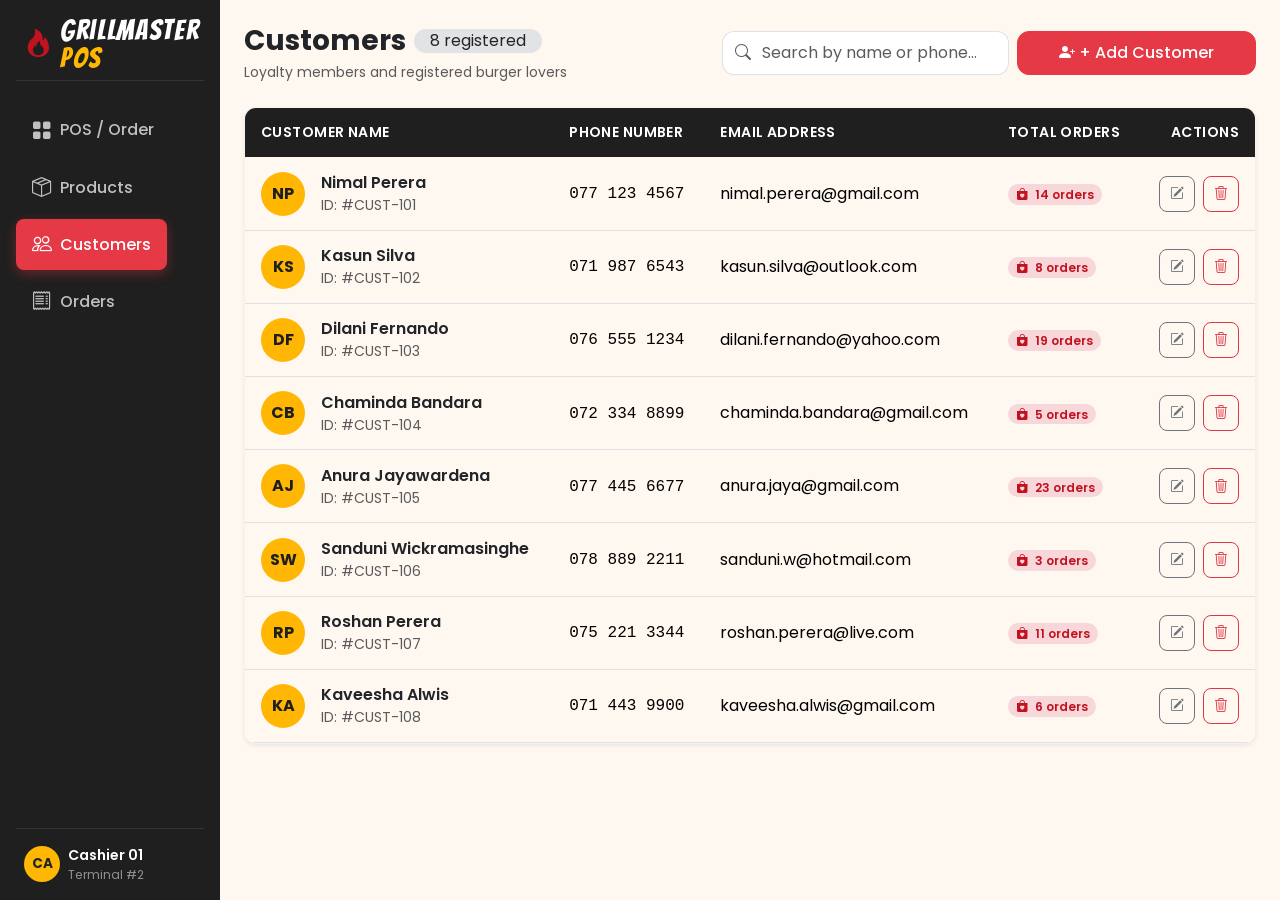
==== customers.html @ 5b2bff9b "Add product inventory page with responsive design and modals for adding and deleting products" ====
<!DOCTYPE html>
<html lang="en">
<head>
  <meta charset="UTF-8">
  <meta name="viewport" content="width=device-width, initial-scale=1.0">
  <title>GrillMaster POS - Customers</title>

  <!-- Google Fonts: Poppins & Bangers -->
  <link rel="preconnect" href="https://fonts.googleapis.com">
  <link rel="preconnect" href="https://fonts.gstatic.com" crossorigin>
  <link href="https://fonts.googleapis.com/css2?family=Bangers&family=Poppins:wght@300;400;500;600;700&display=swap" rel="stylesheet">

  <!-- Bootstrap 5.3 CSS -->
  <link href="https://cdn.jsdelivr.net/npm/bootstrap@5.3.3/dist/css/bootstrap.min.css" rel="stylesheet">

  <!-- Bootstrap Icons -->
  <link rel="stylesheet" href="https://cdn.jsdelivr.net/npm/bootstrap-icons@1.11.3/font/bootstrap-icons.min.css">

  <!-- Custom Theme CSS -->
  <link rel="stylesheet" href="css/style.css">
</head>
<body class="d-flex flex-column min-vh-100">

  <!-- =========================================================================
       1. SHARED NAVIGATION
       ========================================================================= -->

  <!-- Desktop Sidebar (lg and up) -->
  <aside class="gm-sidebar-lg d-none d-lg-flex flex-column p-3 text-white" aria-label="Desktop Navigation">
    <div class="d-flex align-items-center mb-4 pb-2 border-bottom border-secondary border-opacity-25 px-2">
      <i class="bi bi-fire text-danger fs-3 me-2"></i>
      <span class="brand-font fs-3 text-white lh-1">GrillMaster<span class="text-warning"> POS</span></span>
    </div>

    <ul class="nav flex-column mb-auto">
      <li class="nav-item">
        <a href="index.html" class="nav-link">
          <i class="bi bi-grid-fill me-2 fs-5"></i>
          <span>POS / Order</span>
        </a>
      </li>
      <li class="nav-item">
        <a href="products.html" class="nav-link">
          <i class="bi bi-box-seam me-2 fs-5"></i>
          <span>Products</span>
        </a>
      </li>
      <li class="nav-item">
        <a href="customers.html" class="nav-link active" aria-current="page">
          <i class="bi bi-people me-2 fs-5"></i>
          <span>Customers</span>
        </a>
      </li>
      <li class="nav-item">
        <a href="orders.html" class="nav-link">
          <i class="bi bi-receipt me-2 fs-5"></i>
          <span>Orders</span>
        </a>
      </li>
    </ul>

    <div class="mt-auto pt-3 border-top border-secondary border-opacity-25 px-2 d-flex align-items-center">
      <div class="rounded-circle bg-warning text-dark d-flex align-items-center justify-content-center fw-bold me-2" style="width: 36px; height: 36px; font-size: 0.85rem;">
        CA
      </div>
      <div class="small overflow-hidden">
        <div class="fw-semibold text-white text-truncate">Cashier 01</div>
        <div class="text-white-50 small">Terminal #2</div>
      </div>
    </div>
  </aside>

  <!-- Tablet Rail Sidebar (md only) -->
  <aside class="gm-sidebar-md d-none d-md-flex d-lg-none flex-column align-items-center py-3 text-white" aria-label="Tablet Navigation">
    <div class="mb-4">
      <a href="index.html" class="text-decoration-none text-white" aria-label="GrillMaster POS Home">
        <i class="bi bi-fire text-danger fs-2"></i>
      </a>
    </div>

    <ul class="nav flex-column w-100 px-2 text-center">
      <li class="nav-item mb-2">
        <a href="index.html" class="nav-link" title="POS / Order" aria-label="POS / Order">
          <i class="bi bi-grid-fill"></i>
        </a>
      </li>
      <li class="nav-item mb-2">
        <a href="products.html" class="nav-link" title="Products" aria-label="Products">
          <i class="bi bi-box-seam"></i>
        </a>
      </li>
      <li class="nav-item mb-2">
        <a href="customers.html" class="nav-link active" title="Customers" aria-label="Customers" aria-current="page">
          <i class="bi bi-people"></i>
        </a>
      </li>
      <li class="nav-item mb-2">
        <a href="orders.html" class="nav-link" title="Orders" aria-label="Orders">
          <i class="bi bi-receipt"></i>
        </a>
      </li>
    </ul>

    <div class="mt-auto">
      <div class="rounded-circle bg-warning text-dark d-flex align-items-center justify-content-center fw-bold" style="width: 38px; height: 38px; font-size: 0.85rem;" title="Cashier 01">
        CA
      </div>
    </div>
  </aside>

  <!-- Mobile Sticky Top Navbar (below md) -->
  <nav class="gm-mobile-topbar navbar sticky-top d-md-none px-3" aria-label="Mobile Top Bar">
    <div class="container-fluid p-0 d-flex justify-content-between align-items-center">
      <a class="navbar-brand d-flex align-items-center text-white m-0" href="index.html">
        <i class="bi bi-fire text-danger fs-3 me-2"></i>
        <span class="brand-font fs-3 text-white">GrillMaster<span class="text-warning"> POS</span></span>
      </a>

      <!-- Quick Add Customer Trigger for Mobile -->
      <button class="btn btn-primary btn-sm" type="button" data-bs-toggle="modal" data-bs-target="#addCustomerModal" aria-label="Add New Customer">
        <i class="bi bi-person-plus-fill me-1"></i> Add
      </button>
    </div>
  </nav>

  <!-- Mobile Fixed Bottom Nav (< md) -->
  <nav class="gm-bottom-nav fixed-bottom d-md-none" aria-label="Mobile Bottom Navigation">
    <div class="container-fluid h-100 px-0">
      <div class="row g-0 h-100 text-center align-items-center">
        <div class="col-3">
          <a href="index.html" class="nav-link">
            <i class="bi bi-grid-fill"></i>
            <span>POS</span>
          </a>
        </div>
        <div class="col-3">
          <a href="products.html" class="nav-link">
            <i class="bi bi-box-seam"></i>
            <span>Products</span>
          </a>
        </div>
        <div class="col-3">
          <a href="customers.html" class="nav-link active" aria-current="page">
            <i class="bi bi-people"></i>
            <span>Customers</span>
          </a>
        </div>
        <div class="col-3">
          <a href="orders.html" class="nav-link">
            <i class="bi bi-receipt"></i>
            <span>Orders</span>
          </a>
        </div>
      </div>
    </div>
  </nav>

  <!-- =========================================================================
       2. MAIN CONTENT AREA
       ========================================================================= -->
  <div class="gm-main-layout d-flex flex-column flex-grow-1">
    <main class="flex-grow-1 p-3 p-md-4">
      <div class="container-fluid p-0">

        <!-- Page Header & Action Controls -->
        <header class="row align-items-center justify-content-between g-3 mb-4">
          <div class="col-12 col-md-5">
            <h1 class="h3 fw-bold mb-0 text-dark d-flex align-items-center">
              Customers
              <span class="badge bg-secondary-subtle text-dark fs-6 ms-2 rounded-pill px-3 py-1 fw-normal">8 registered</span>
            </h1>
            <p class="text-muted small mb-0 mt-1">Loyalty members and registered burger lovers</p>
          </div>

          <div class="col-12 col-md-7">
            <div class="row g-2 justify-content-md-end">
              <!-- Search Input -->
              <div class="col-8 col-sm-7 col-lg-6">
                <div class="input-group">
                  <span class="input-group-text bg-white border-end-0 text-muted" id="customer-search-addon">
                    <i class="bi bi-search"></i>
                  </span>
                  <input type="text" class="form-control bg-white border-start-0 ps-0" placeholder="Search by name or phone..." aria-label="Search by name or phone" aria-describedby="customer-search-addon">
                </div>
              </div>

              <!-- Add Customer Button (Opens Modal) -->
              <div class="col-4 col-sm-5 col-lg-5 text-end">
                <button type="button" class="btn btn-primary w-100" data-bs-toggle="modal" data-bs-target="#addCustomerModal">
                  <i class="bi bi-person-plus-fill me-1"></i>
                  <span class="d-none d-sm-inline">+ Add Customer</span>
                  <span class="d-inline d-sm-none">+ Add</span>
                </button>
              </div>
            </div>
          </div>
        </header>

        <!-- ===================================================================
             TABLE VIEW (Visible on md and up: d-none d-md-block)
             =================================================================== -->
        <div class="card d-none d-md-block overflow-hidden shadow-sm">
          <div class="table-responsive">
            <table class="table table-hover align-middle mb-0">
              <thead>
                <tr>
                  <th scope="col">Customer Name</th>
                  <th scope="col">Phone Number</th>
                  <th scope="col">Email Address</th>
                  <th scope="col">Total Orders</th>
                  <th scope="col" class="text-end">Actions</th>
                </tr>
              </thead>
              <tbody>

                <!-- Customer 1 -->
                <tr>
                  <td>
                    <div class="d-flex align-items-center">
                      <div class="gm-avatar me-3">NP</div>
                      <div>
                        <div class="fw-semibold text-dark">Nimal Perera</div>
                        <div class="small text-muted">ID: #CUST-101</div>
                      </div>
                    </div>
                  </td>
                  <td><span class="font-monospace">077 123 4567</span></td>
                  <td>nimal.perera@gmail.com</td>
                  <td>
                    <span class="badge bg-danger-subtle text-danger fw-semibold px-2 py-1">
                      <i class="bi bi-bag-heart-fill me-1"></i> 14 orders
                    </span>
                  </td>
                  <td class="text-end">
                    <button type="button" class="btn btn-outline-secondary btn-sm me-1" data-bs-toggle="modal" data-bs-target="#addCustomerModal" title="Edit customer" aria-label="Edit Nimal Perera">
                      <i class="bi bi-pencil-square"></i>
                    </button>
                    <button type="button" class="btn btn-outline-danger btn-sm" data-bs-toggle="modal" data-bs-target="#deleteCustomerModal" title="Delete customer" aria-label="Delete Nimal Perera">
                      <i class="bi bi-trash3"></i>
                    </button>
                  </td>
                </tr>

                <!-- Customer 2 -->
                <tr>
                  <td>
                    <div class="d-flex align-items-center">
                      <div class="gm-avatar me-3">KS</div>
                      <div>
                        <div class="fw-semibold text-dark">Kasun Silva</div>
                        <div class="small text-muted">ID: #CUST-102</div>
                      </div>
                    </div>
                  </td>
                  <td><span class="font-monospace">071 987 6543</span></td>
                  <td>kasun.silva@outlook.com</td>
                  <td>
                    <span class="badge bg-danger-subtle text-danger fw-semibold px-2 py-1">
                      <i class="bi bi-bag-heart-fill me-1"></i> 8 orders
                    </span>
                  </td>
                  <td class="text-end">
                    <button type="button" class="btn btn-outline-secondary btn-sm me-1" data-bs-toggle="modal" data-bs-target="#addCustomerModal" title="Edit customer" aria-label="Edit Kasun Silva">
                      <i class="bi bi-pencil-square"></i>
                    </button>
                    <button type="button" class="btn btn-outline-danger btn-sm" data-bs-toggle="modal" data-bs-target="#deleteCustomerModal" title="Delete customer" aria-label="Delete Kasun Silva">
                      <i class="bi bi-trash3"></i>
                    </button>
                  </td>
                </tr>

                <!-- Customer 3 -->
                <tr>
                  <td>
                    <div class="d-flex align-items-center">
                      <div class="gm-avatar me-3">DF</div>
                      <div>
                        <div class="fw-semibold text-dark">Dilani Fernando</div>
                        <div class="small text-muted">ID: #CUST-103</div>
                      </div>
                    </div>
                  </td>
                  <td><span class="font-monospace">076 555 1234</span></td>
                  <td>dilani.fernando@yahoo.com</td>
                  <td>
                    <span class="badge bg-danger-subtle text-danger fw-semibold px-2 py-1">
                      <i class="bi bi-bag-heart-fill me-1"></i> 19 orders
                    </span>
                  </td>
                  <td class="text-end">
                    <button type="button" class="btn btn-outline-secondary btn-sm me-1" data-bs-toggle="modal" data-bs-target="#addCustomerModal" title="Edit customer" aria-label="Edit Dilani Fernando">
                      <i class="bi bi-pencil-square"></i>
                    </button>
                    <button type="button" class="btn btn-outline-danger btn-sm" data-bs-toggle="modal" data-bs-target="#deleteCustomerModal" title="Delete customer" aria-label="Delete Dilani Fernando">
                      <i class="bi bi-trash3"></i>
                    </button>
                  </td>
                </tr>

                <!-- Customer 4 -->
                <tr>
                  <td>
                    <div class="d-flex align-items-center">
                      <div class="gm-avatar me-3">CB</div>
                      <div>
                        <div class="fw-semibold text-dark">Chaminda Bandara</div>
                        <div class="small text-muted">ID: #CUST-104</div>
                      </div>
                    </div>
                  </td>
                  <td><span class="font-monospace">072 334 8899</span></td>
                  <td>chaminda.bandara@gmail.com</td>
                  <td>
                    <span class="badge bg-danger-subtle text-danger fw-semibold px-2 py-1">
                      <i class="bi bi-bag-heart-fill me-1"></i> 5 orders
                    </span>
                  </td>
                  <td class="text-end">
                    <button type="button" class="btn btn-outline-secondary btn-sm me-1" data-bs-toggle="modal" data-bs-target="#addCustomerModal" title="Edit customer" aria-label="Edit Chaminda Bandara">
                      <i class="bi bi-pencil-square"></i>
                    </button>
                    <button type="button" class="btn btn-outline-danger btn-sm" data-bs-toggle="modal" data-bs-target="#deleteCustomerModal" title="Delete customer" aria-label="Delete Chaminda Bandara">
                      <i class="bi bi-trash3"></i>
                    </button>
                  </td>
                </tr>

                <!-- Customer 5 -->
                <tr>
                  <td>
                    <div class="d-flex align-items-center">
                      <div class="gm-avatar me-3">AJ</div>
                      <div>
                        <div class="fw-semibold text-dark">Anura Jayawardena</div>
                        <div class="small text-muted">ID: #CUST-105</div>
                      </div>
                    </div>
                  </td>
                  <td><span class="font-monospace">077 445 6677</span></td>
                  <td>anura.jaya@gmail.com</td>
                  <td>
                    <span class="badge bg-danger-subtle text-danger fw-semibold px-2 py-1">
                      <i class="bi bi-bag-heart-fill me-1"></i> 23 orders
                    </span>
                  </td>
                  <td class="text-end">
                    <button type="button" class="btn btn-outline-secondary btn-sm me-1" data-bs-toggle="modal" data-bs-target="#addCustomerModal" title="Edit customer" aria-label="Edit Anura Jayawardena">
                      <i class="bi bi-pencil-square"></i>
                    </button>
                    <button type="button" class="btn btn-outline-danger btn-sm" data-bs-toggle="modal" data-bs-target="#deleteCustomerModal" title="Delete customer" aria-label="Delete Anura Jayawardena">
                      <i class="bi bi-trash3"></i>
                    </button>
                  </td>
                </tr>

                <!-- Customer 6 -->
                <tr>
                  <td>
                    <div class="d-flex align-items-center">
                      <div class="gm-avatar me-3">SW</div>
                      <div>
                        <div class="fw-semibold text-dark">Sanduni Wickramasinghe</div>
                        <div class="small text-muted">ID: #CUST-106</div>
                      </div>
                    </div>
                  </td>
                  <td><span class="font-monospace">078 889 2211</span></td>
                  <td>sanduni.w@hotmail.com</td>
                  <td>
                    <span class="badge bg-danger-subtle text-danger fw-semibold px-2 py-1">
                      <i class="bi bi-bag-heart-fill me-1"></i> 3 orders
                    </span>
                  </td>
                  <td class="text-end">
                    <button type="button" class="btn btn-outline-secondary btn-sm me-1" data-bs-toggle="modal" data-bs-target="#addCustomerModal" title="Edit customer" aria-label="Edit Sanduni Wickramasinghe">
                      <i class="bi bi-pencil-square"></i>
                    </button>
                    <button type="button" class="btn btn-outline-danger btn-sm" data-bs-toggle="modal" data-bs-target="#deleteCustomerModal" title="Delete customer" aria-label="Delete Sanduni Wickramasinghe">
                      <i class="bi bi-trash3"></i>
                    </button>
                  </td>
                </tr>

                <!-- Customer 7 -->
                <tr>
                  <td>
                    <div class="d-flex align-items-center">
                      <div class="gm-avatar me-3">RP</div>
                      <div>
                        <div class="fw-semibold text-dark">Roshan Perera</div>
                        <div class="small text-muted">ID: #CUST-107</div>
                      </div>
                    </div>
                  </td>
                  <td><span class="font-monospace">075 221 3344</span></td>
                  <td>roshan.perera@live.com</td>
                  <td>
                    <span class="badge bg-danger-subtle text-danger fw-semibold px-2 py-1">
                      <i class="bi bi-bag-heart-fill me-1"></i> 11 orders
                    </span>
                  </td>
                  <td class="text-end">
                    <button type="button" class="btn btn-outline-secondary btn-sm me-1" data-bs-toggle="modal" data-bs-target="#addCustomerModal" title="Edit customer" aria-label="Edit Roshan Perera">
                      <i class="bi bi-pencil-square"></i>
                    </button>
                    <button type="button" class="btn btn-outline-danger btn-sm" data-bs-toggle="modal" data-bs-target="#deleteCustomerModal" title="Delete customer" aria-label="Delete Roshan Perera">
                      <i class="bi bi-trash3"></i>
                    </button>
                  </td>
                </tr>

                <!-- Customer 8 -->
                <tr>
                  <td>
                    <div class="d-flex align-items-center">
                      <div class="gm-avatar me-3">KA</div>
                      <div>
                        <div class="fw-semibold text-dark">Kaveesha Alwis</div>
                        <div class="small text-muted">ID: #CUST-108</div>
                      </div>
                    </div>
                  </td>
                  <td><span class="font-monospace">071 443 9900</span></td>
                  <td>kaveesha.alwis@gmail.com</td>
                  <td>
                    <span class="badge bg-danger-subtle text-danger fw-semibold px-2 py-1">
                      <i class="bi bi-bag-heart-fill me-1"></i> 6 orders
                    </span>
                  </td>
                  <td class="text-end">
                    <button type="button" class="btn btn-outline-secondary btn-sm me-1" data-bs-toggle="modal" data-bs-target="#addCustomerModal" title="Edit customer" aria-label="Edit Kaveesha Alwis">
                      <i class="bi bi-pencil-square"></i>
                    </button>
                    <button type="button" class="btn btn-outline-danger btn-sm" data-bs-toggle="modal" data-bs-target="#deleteCustomerModal" title="Delete customer" aria-label="Delete Kaveesha Alwis">
                      <i class="bi bi-trash3"></i>
                    </button>
                  </td>
                </tr>

              </tbody>
            </table>
          </div>
        </div>

        <!-- ===================================================================
             MOBILE CARD VIEW (Visible below md: d-md-none)
             Stacked cards with mustard initials avatar, name, phone, email & actions
             =================================================================== -->
        <div class="d-md-none">
          <div class="row g-3">

            <!-- Card 1 -->
            <div class="col-12">
              <div class="card p-3 shadow-sm">
                <div class="d-flex align-items-center mb-3">
                  <div class="gm-avatar me-3">NP</div>
                  <div class="flex-grow-1">
                    <h2 class="h6 fw-bold mb-0 text-dark">Nimal Perera</h2>
                    <div class="small text-muted font-monospace"><i class="bi bi-telephone me-1"></i>077 123 4567</div>
                    <div class="small text-muted text-truncate"><i class="bi bi-envelope me-1"></i>nimal.perera@gmail.com</div>
                  </div>
                  <span class="badge bg-danger-subtle text-danger">14 orders</span>
                </div>
                <div class="d-flex gap-2 pt-2 border-top">
                  <button type="button" class="btn btn-outline-secondary btn-sm flex-fill" data-bs-toggle="modal" data-bs-target="#addCustomerModal">
                    <i class="bi bi-pencil-square me-1"></i> Edit
                  </button>
                  <button type="button" class="btn btn-outline-danger btn-sm flex-fill" data-bs-toggle="modal" data-bs-target="#deleteCustomerModal">
                    <i class="bi bi-trash3 me-1"></i> Delete
                  </button>
                </div>
              </div>
            </div>

            <!-- Card 2 -->
            <div class="col-12">
              <div class="card p-3 shadow-sm">
                <div class="d-flex align-items-center mb-3">
                  <div class="gm-avatar me-3">KS</div>
                  <div class="flex-grow-1">
                    <h2 class="h6 fw-bold mb-0 text-dark">Kasun Silva</h2>
                    <div class="small text-muted font-monospace"><i class="bi bi-telephone me-1"></i>071 987 6543</div>
                    <div class="small text-muted text-truncate"><i class="bi bi-envelope me-1"></i>kasun.silva@outlook.com</div>
                  </div>
                  <span class="badge bg-danger-subtle text-danger">8 orders</span>
                </div>
                <div class="d-flex gap-2 pt-2 border-top">
                  <button type="button" class="btn btn-outline-secondary btn-sm flex-fill" data-bs-toggle="modal" data-bs-target="#addCustomerModal">
                    <i class="bi bi-pencil-square me-1"></i> Edit
                  </button>
                  <button type="button" class="btn btn-outline-danger btn-sm flex-fill" data-bs-toggle="modal" data-bs-target="#deleteCustomerModal">
                    <i class="bi bi-trash3 me-1"></i> Delete
                  </button>
                </div>
              </div>
            </div>

            <!-- Card 3 -->
            <div class="col-12">
              <div class="card p-3 shadow-sm">
                <div class="d-flex align-items-center mb-3">
                  <div class="gm-avatar me-3">DF</div>
                  <div class="flex-grow-1">
                    <h2 class="h6 fw-bold mb-0 text-dark">Dilani Fernando</h2>
                    <div class="small text-muted font-monospace"><i class="bi bi-telephone me-1"></i>076 555 1234</div>
                    <div class="small text-muted text-truncate"><i class="bi bi-envelope me-1"></i>dilani.fernando@yahoo.com</div>
                  </div>
                  <span class="badge bg-danger-subtle text-danger">19 orders</span>
                </div>
                <div class="d-flex gap-2 pt-2 border-top">
                  <button type="button" class="btn btn-outline-secondary btn-sm flex-fill" data-bs-toggle="modal" data-bs-target="#addCustomerModal">
                    <i class="bi bi-pencil-square me-1"></i> Edit
                  </button>
                  <button type="button" class="btn btn-outline-danger btn-sm flex-fill" data-bs-toggle="modal" data-bs-target="#deleteCustomerModal">
                    <i class="bi bi-trash3 me-1"></i> Delete
                  </button>
                </div>
              </div>
            </div>

            <!-- Card 4 -->
            <div class="col-12">
              <div class="card p-3 shadow-sm">
                <div class="d-flex align-items-center mb-3">
                  <div class="gm-avatar me-3">CB</div>
                  <div class="flex-grow-1">
                    <h2 class="h6 fw-bold mb-0 text-dark">Chaminda Bandara</h2>
                    <div class="small text-muted font-monospace"><i class="bi bi-telephone me-1"></i>072 334 8899</div>
                    <div class="small text-muted text-truncate"><i class="bi bi-envelope me-1"></i>chaminda.bandara@gmail.com</div>
                  </div>
                  <span class="badge bg-danger-subtle text-danger">5 orders</span>
                </div>
                <div class="d-flex gap-2 pt-2 border-top">
                  <button type="button" class="btn btn-outline-secondary btn-sm flex-fill" data-bs-toggle="modal" data-bs-target="#addCustomerModal">
                    <i class="bi bi-pencil-square me-1"></i> Edit
                  </button>
                  <button type="button" class="btn btn-outline-danger btn-sm flex-fill" data-bs-toggle="modal" data-bs-target="#deleteCustomerModal">
                    <i class="bi bi-trash3 me-1"></i> Delete
                  </button>
                </div>
              </div>
            </div>

            <!-- Card 5 -->
            <div class="col-12">
              <div class="card p-3 shadow-sm">
                <div class="d-flex align-items-center mb-3">
                  <div class="gm-avatar me-3">AJ</div>
                  <div class="flex-grow-1">
                    <h2 class="h6 fw-bold mb-0 text-dark">Anura Jayawardena</h2>
                    <div class="small text-muted font-monospace"><i class="bi bi-telephone me-1"></i>077 445 6677</div>
                    <div class="small text-muted text-truncate"><i class="bi bi-envelope me-1"></i>anura.jaya@gmail.com</div>
                  </div>
                  <span class="badge bg-danger-subtle text-danger">23 orders</span>
                </div>
                <div class="d-flex gap-2 pt-2 border-top">
                  <button type="button" class="btn btn-outline-secondary btn-sm flex-fill" data-bs-toggle="modal" data-bs-target="#addCustomerModal">
                    <i class="bi bi-pencil-square me-1"></i> Edit
                  </button>
                  <button type="button" class="btn btn-outline-danger btn-sm flex-fill" data-bs-toggle="modal" data-bs-target="#deleteCustomerModal">
                    <i class="bi bi-trash3 me-1"></i> Delete
                  </button>
                </div>
              </div>
            </div>

            <!-- Card 6 -->
            <div class="col-12">
              <div class="card p-3 shadow-sm">
                <div class="d-flex align-items-center mb-3">
                  <div class="gm-avatar me-3">SW</div>
                  <div class="flex-grow-1">
                    <h2 class="h6 fw-bold mb-0 text-dark">Sanduni Wickramasinghe</h2>
                    <div class="small text-muted font-monospace"><i class="bi bi-telephone me-1"></i>078 889 2211</div>
                    <div class="small text-muted text-truncate"><i class="bi bi-envelope me-1"></i>sanduni.w@hotmail.com</div>
                  </div>
                  <span class="badge bg-danger-subtle text-danger">3 orders</span>
                </div>
                <div class="d-flex gap-2 pt-2 border-top">
                  <button type="button" class="btn btn-outline-secondary btn-sm flex-fill" data-bs-toggle="modal" data-bs-target="#addCustomerModal">
                    <i class="bi bi-pencil-square me-1"></i> Edit
                  </button>
                  <button type="button" class="btn btn-outline-danger btn-sm flex-fill" data-bs-toggle="modal" data-bs-target="#deleteCustomerModal">
                    <i class="bi bi-trash3 me-1"></i> Delete
                  </button>
                </div>
              </div>
            </div>

            <!-- Card 7 -->
            <div class="col-12">
              <div class="card p-3 shadow-sm">
                <div class="d-flex align-items-center mb-3">
                  <div class="gm-avatar me-3">RP</div>
                  <div class="flex-grow-1">
                    <h2 class="h6 fw-bold mb-0 text-dark">Roshan Perera</h2>
                    <div class="small text-muted font-monospace"><i class="bi bi-telephone me-1"></i>075 221 3344</div>
                    <div class="small text-muted text-truncate"><i class="bi bi-envelope me-1"></i>roshan.perera@live.com</div>
                  </div>
                  <span class="badge bg-danger-subtle text-danger">11 orders</span>
                </div>
                <div class="d-flex gap-2 pt-2 border-top">
                  <button type="button" class="btn btn-outline-secondary btn-sm flex-fill" data-bs-toggle="modal" data-bs-target="#addCustomerModal">
                    <i class="bi bi-pencil-square me-1"></i> Edit
                  </button>
                  <button type="button" class="btn btn-outline-danger btn-sm flex-fill" data-bs-toggle="modal" data-bs-target="#deleteCustomerModal">
                    <i class="bi bi-trash3 me-1"></i> Delete
                  </button>
                </div>
              </div>
            </div>

            <!-- Card 8 -->
            <div class="col-12">
              <div class="card p-3 shadow-sm">
                <div class="d-flex align-items-center mb-3">
                  <div class="gm-avatar me-3">KA</div>
                  <div class="flex-grow-1">
                    <h2 class="h6 fw-bold mb-0 text-dark">Kaveesha Alwis</h2>
                    <div class="small text-muted font-monospace"><i class="bi bi-telephone me-1"></i>071 443 9900</div>
                    <div class="small text-muted text-truncate"><i class="bi bi-envelope me-1"></i>kaveesha.alwis@gmail.com</div>
                  </div>
                  <span class="badge bg-danger-subtle text-danger">6 orders</span>
                </div>
                <div class="d-flex gap-2 pt-2 border-top">
                  <button type="button" class="btn btn-outline-secondary btn-sm flex-fill" data-bs-toggle="modal" data-bs-target="#addCustomerModal">
                    <i class="bi bi-pencil-square me-1"></i> Edit
                  </button>
                  <button type="button" class="btn btn-outline-danger btn-sm flex-fill" data-bs-toggle="modal" data-bs-target="#deleteCustomerModal">
                    <i class="bi bi-trash3 me-1"></i> Delete
                  </button>
                </div>
              </div>
            </div>

          </div>
        </div>

      </div>
    </main>
  </div>

  <!-- =========================================================================
       3. ADD / EDIT CUSTOMER MODAL (#addCustomerModal)
       With static validation hint: is-invalid + invalid-feedback
       ========================================================================= -->
  <div class="modal fade" id="addCustomerModal" tabindex="-1" aria-labelledby="addCustomerModalLabel" aria-hidden="true">
    <div class="modal-dialog modal-dialog-centered modal-lg">
      <div class="modal-content">
        <div class="modal-header bg-charcoal text-white">
          <h2 class="modal-title h5 mb-0" id="addCustomerModalLabel">
            <i class="bi bi-person-fill-gear me-2"></i>Customer Information
          </h2>
          <button type="button" class="btn-close btn-close-white" data-bs-dismiss="modal" aria-label="Close"></button>
        </div>

        <div class="modal-body p-4">
          <form class="row g-3" novalidate>

            <!-- Full Name -->
            <div class="col-12 col-md-6">
              <label for="custFullName" class="form-label fw-semibold">Full Name <span class="text-danger">*</span></label>
              <input type="text" class="form-control" id="custFullName" value="Nimal Perera" required>
            </div>

            <!-- Phone Number with static is-invalid Validation example -->
            <div class="col-12 col-md-6">
              <label for="custPhone" class="form-label fw-semibold">Phone Number <span class="text-danger">*</span></label>
              <div class="input-group has-validation">
                <span class="input-group-text"><i class="bi bi-telephone-fill"></i></span>
                <input type="tel" class="form-control is-invalid" id="custPhone" value="07712" aria-describedby="phoneFeedback" required>
                <div id="phoneFeedback" class="invalid-feedback">
                  Please enter a valid 10-digit Sri Lankan phone number (e.g., 077 123 4567).
                </div>
              </div>
            </div>

            <!-- Email Address -->
            <div class="col-12">
              <label for="custEmail" class="form-label fw-semibold">Email Address</label>
              <div class="input-group">
                <span class="input-group-text"><i class="bi bi-envelope-fill"></i></span>
                <input type="email" class="form-control" id="custEmail" value="nimal.perera@gmail.com">
              </div>
            </div>

            <!-- Address Textarea -->
            <div class="col-12">
              <label for="custAddress" class="form-label fw-semibold">Delivery Address</label>
              <textarea class="form-control" id="custAddress" rows="3" placeholder="Street, City, Postal Code...">No. 18/4, Temple Road, Mount Lavinia</textarea>
            </div>

          </form>
        </div>

        <div class="modal-footer bg-light">
          <button type="button" class="btn btn-outline-secondary" data-bs-dismiss="modal">Cancel</button>
          <button type="button" class="btn btn-primary" data-bs-dismiss="modal">
            <i class="bi bi-check2-circle me-1"></i> Save Customer
          </button>
        </div>
      </div>
    </div>
  </div>

  <!-- =========================================================================
       4. DELETE CONFIRMATION MODAL (#deleteCustomerModal)
       ========================================================================= -->
  <div class="modal fade" id="deleteCustomerModal" tabindex="-1" aria-labelledby="deleteCustomerModalLabel" aria-hidden="true">
    <div class="modal-dialog modal-dialog-centered modal-sm">
      <div class="modal-content">
        <div class="modal-body text-center p-4">
          <div class="rounded-circle bg-danger-subtle text-danger d-inline-flex align-items-center justify-content-center mb-3" style="width: 56px; height: 56px;">
            <i class="bi bi-person-x-fill fs-3"></i>
          </div>
          <h2 class="h5 fw-bold mb-2" id="deleteCustomerModalLabel">Delete customer?</h2>
          <p class="text-muted small mb-0">Are you sure you want to remove <strong class="text-dark">Nimal Perera</strong>? Their order history will remain linked as archived.</p>
        </div>
        <div class="modal-footer flex-nowrap p-0 border-top">
          <button type="button" class="btn btn-link fs-6 text-decoration-none col-6 m-0 rounded-0 border-end py-3 text-secondary" data-bs-dismiss="modal">Cancel</button>
          <button type="button" class="btn btn-link fs-6 text-decoration-none col-6 m-0 rounded-0 py-3 text-danger fw-semibold" data-bs-dismiss="modal">Delete</button>
        </div>
      </div>
    </div>
  </div>

  <!-- Bootstrap 5.3 Bundle JS via CDN -->
  <script src="https://cdn.jsdelivr.net/npm/bootstrap@5.3.3/dist/js/bootstrap.bundle.min.js"></script>
</body>
</html>
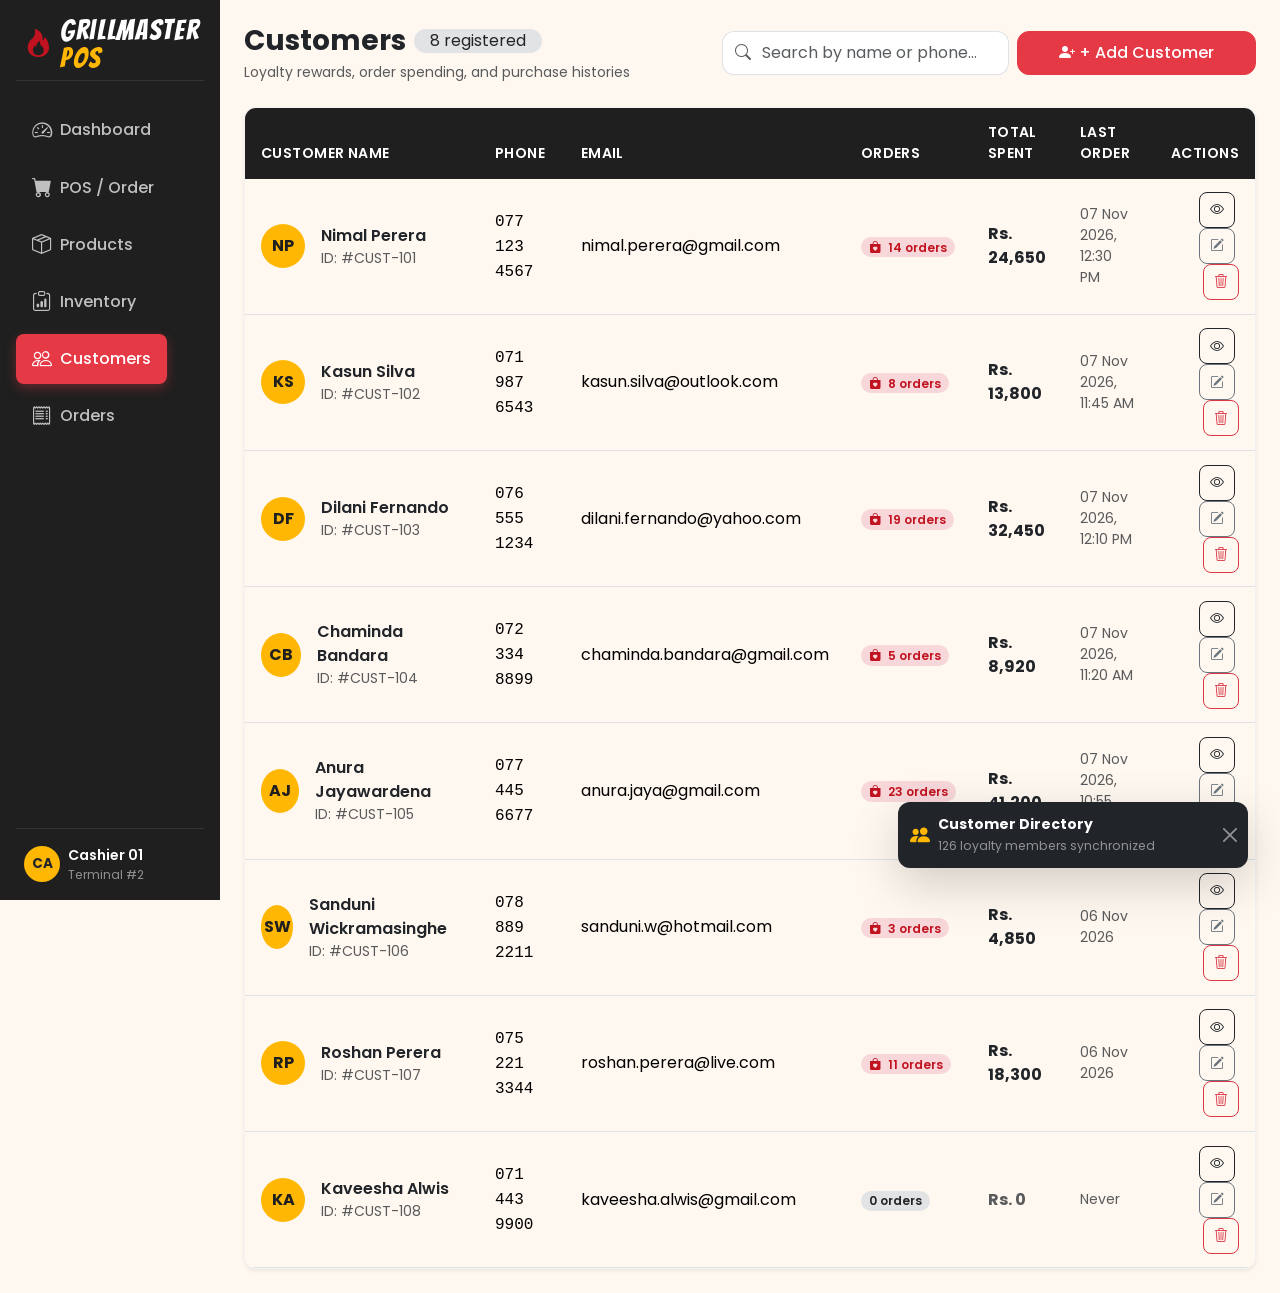
==== commit aa52194c: "Implement code changes to enhance functionality and improve performance" ====
--- a/customers.html
+++ b/customers.html
@@ -22,7 +22,7 @@
 <body class="d-flex flex-column min-vh-100">
 
   <!-- =========================================================================
-       1. SHARED NAVIGATION
+       1. SHARED NAVIGATION (v2 Update: 6 Links in strict order)
        ========================================================================= -->
 
   <!-- Desktop Sidebar (lg and up) -->
@@ -32,10 +32,16 @@
       <span class="brand-font fs-3 text-white lh-1">GrillMaster<span class="text-warning"> POS</span></span>
     </div>
 
-    <ul class="nav flex-column mb-auto">
+    <ul class="nav flex-column mb-auto" id="desktopNavMenu">
+      <li class="nav-item">
+        <a href="dashboard.html" class="nav-link">
+          <i class="bi bi-speedometer2 me-2 fs-5"></i>
+          <span>Dashboard</span>
+        </a>
+      </li>
       <li class="nav-item">
         <a href="index.html" class="nav-link">
-          <i class="bi bi-grid-fill me-2 fs-5"></i>
+          <i class="bi bi-cart-fill me-2 fs-5"></i>
           <span>POS / Order</span>
         </a>
       </li>
@@ -43,6 +49,12 @@
         <a href="products.html" class="nav-link">
           <i class="bi bi-box-seam me-2 fs-5"></i>
           <span>Products</span>
+        </a>
+      </li>
+      <li class="nav-item">
+        <a href="inventory.html" class="nav-link">
+          <i class="bi bi-clipboard-data me-2 fs-5"></i>
+          <span>Inventory</span>
         </a>
       </li>
       <li class="nav-item">
@@ -78,10 +90,15 @@
       </a>
     </div>
 
-    <ul class="nav flex-column w-100 px-2 text-center">
+    <ul class="nav flex-column w-100 px-2 text-center" id="tabletNavMenu">
+      <li class="nav-item mb-2">
+        <a href="dashboard.html" class="nav-link" title="Dashboard" aria-label="Dashboard">
+          <i class="bi bi-speedometer2"></i>
+        </a>
+      </li>
       <li class="nav-item mb-2">
         <a href="index.html" class="nav-link" title="POS / Order" aria-label="POS / Order">
-          <i class="bi bi-grid-fill"></i>
+          <i class="bi bi-cart-fill"></i>
         </a>
       </li>
       <li class="nav-item mb-2">
@@ -90,6 +107,11 @@
         </a>
       </li>
       <li class="nav-item mb-2">
+        <a href="inventory.html" class="nav-link" title="Inventory" aria-label="Inventory">
+          <i class="bi bi-clipboard-data"></i>
+        </a>
+      </li>
+      <li class="nav-item mb-2">
         <a href="customers.html" class="nav-link active" title="Customers" aria-label="Customers" aria-current="page">
           <i class="bi bi-people"></i>
         </a>
@@ -111,49 +133,96 @@
   <!-- Mobile Sticky Top Navbar (below md) -->
   <nav class="gm-mobile-topbar navbar sticky-top d-md-none px-3" aria-label="Mobile Top Bar">
     <div class="container-fluid p-0 d-flex justify-content-between align-items-center">
-      <a class="navbar-brand d-flex align-items-center text-white m-0" href="index.html">
-        <i class="bi bi-fire text-danger fs-3 me-2"></i>
-        <span class="brand-font fs-3 text-white">GrillMaster<span class="text-warning"> POS</span></span>
-      </a>
-
-      <!-- Quick Add Customer Trigger for Mobile -->
+      <div class="d-flex align-items-center">
+        <i class="bi bi-people text-warning fs-4 me-2"></i>
+        <span class="fw-bold text-white fs-5">Customers</span>
+      </div>
       <button class="btn btn-primary btn-sm" type="button" data-bs-toggle="modal" data-bs-target="#addCustomerModal" aria-label="Add New Customer">
         <i class="bi bi-person-plus-fill me-1"></i> Add
       </button>
     </div>
   </nav>
 
-  <!-- Mobile Fixed Bottom Nav (< md) -->
+  <!-- Mobile Fixed Bottom Nav (< md, 5 items max) -->
   <nav class="gm-bottom-nav fixed-bottom d-md-none" aria-label="Mobile Bottom Navigation">
     <div class="container-fluid h-100 px-0">
-      <div class="row g-0 h-100 text-center align-items-center">
-        <div class="col-3">
+      <div class="row g-0 h-100 text-center align-items-center" id="mobileBottomNav">
+        <div class="col-nav-5">
+          <a href="dashboard.html" class="nav-link">
+            <i class="bi bi-speedometer2"></i>
+            <span>Dashboard</span>
+          </a>
+        </div>
+        <div class="col-nav-5">
           <a href="index.html" class="nav-link">
-            <i class="bi bi-grid-fill"></i>
+            <i class="bi bi-cart-fill"></i>
             <span>POS</span>
           </a>
         </div>
-        <div class="col-3">
-          <a href="products.html" class="nav-link">
-            <i class="bi bi-box-seam"></i>
-            <span>Products</span>
+        <div class="col-nav-5">
+          <a href="orders.html" class="nav-link">
+            <i class="bi bi-receipt"></i>
+            <span>Orders</span>
           </a>
         </div>
-        <div class="col-3">
+        <div class="col-nav-5">
           <a href="customers.html" class="nav-link active" aria-current="page">
             <i class="bi bi-people"></i>
             <span>Customers</span>
           </a>
         </div>
-        <div class="col-3">
-          <a href="orders.html" class="nav-link">
-            <i class="bi bi-receipt"></i>
-            <span>Orders</span>
+        <div class="col-nav-5">
+          <button type="button" class="nav-link w-100 border-0 bg-transparent active text-warning" data-bs-toggle="offcanvas" data-bs-target="#moreNavOffcanvas" aria-controls="moreNavOffcanvas" aria-label="Open More Menu">
+            <i class="bi bi-grid-fill"></i>
+            <span>More</span>
+          </button>
+        </div>
+      </div>
+    </div>
+  </nav>
+
+  <!-- Mobile "More" Offcanvas Drawer -->
+  <div class="offcanvas offcanvas-bottom d-md-none rounded-top-4" tabindex="-1" id="moreNavOffcanvas" aria-labelledby="moreNavOffcanvasLabel" style="height: 60vh;">
+    <div class="offcanvas-header pb-1 pt-2 flex-column align-items-stretch border-bottom">
+      <div class="gm-drag-handle" aria-hidden="true"></div>
+      <div class="d-flex align-items-center justify-content-between w-100 mt-2">
+        <h2 class="h5 fw-bold mb-0" id="moreNavOffcanvasLabel">Quick Navigation</h2>
+        <button type="button" class="btn-close text-reset" data-bs-dismiss="offcanvas" aria-label="Close menu"></button>
+      </div>
+    </div>
+    <div class="offcanvas-body p-3">
+      <div class="row g-2">
+        <div class="col-6">
+          <a href="products.html" class="card text-center p-3 text-decoration-none card-hover border h-100">
+            <i class="bi bi-box-seam fs-2 text-primary mb-1"></i>
+            <span class="fw-semibold text-dark">Products</span>
+            <span class="small text-muted">Catalog & Prices</span>
           </a>
         </div>
-      </div>
-    </div>
-  </nav>
+        <div class="col-6">
+          <a href="inventory.html" class="card text-center p-3 text-decoration-none card-hover border h-100">
+            <i class="bi bi-clipboard-data fs-2 text-warning mb-1"></i>
+            <span class="fw-semibold text-dark">Inventory</span>
+            <span class="small text-muted">Stock & Adjust</span>
+          </a>
+        </div>
+        <div class="col-6">
+          <a href="customers.html" class="card text-center p-3 text-decoration-none card-hover border border-success h-100 bg-success-subtle bg-opacity-10">
+            <i class="bi bi-people fs-2 text-success mb-1"></i>
+            <span class="fw-bold text-dark">Customers</span>
+            <span class="small text-muted">Loyalty & Profiles</span>
+          </a>
+        </div>
+        <div class="col-6">
+          <a href="orders.html" class="card text-center p-3 text-decoration-none card-hover border h-100">
+            <i class="bi bi-receipt fs-2 text-danger mb-1"></i>
+            <span class="fw-semibold text-dark">Orders</span>
+            <span class="small text-muted">History & Tickets</span>
+          </a>
+        </div>
+      </div>
+    </div>
+  </div>
 
   <!-- =========================================================================
        2. MAIN CONTENT AREA
@@ -169,7 +238,7 @@
               Customers
               <span class="badge bg-secondary-subtle text-dark fs-6 ms-2 rounded-pill px-3 py-1 fw-normal">8 registered</span>
             </h1>
-            <p class="text-muted small mb-0 mt-1">Loyalty members and registered burger lovers</p>
+            <p class="text-muted small mb-0 mt-1">Loyalty rewards, order spending, and purchase histories</p>
           </div>
 
           <div class="col-12 col-md-7">
@@ -180,13 +249,13 @@
                   <span class="input-group-text bg-white border-end-0 text-muted" id="customer-search-addon">
                     <i class="bi bi-search"></i>
                   </span>
-                  <input type="text" class="form-control bg-white border-start-0 ps-0" placeholder="Search by name or phone..." aria-label="Search by name or phone" aria-describedby="customer-search-addon">
+                  <input type="text" class="form-control bg-white border-start-0 ps-0" id="customerSearchInput" placeholder="Search by name or phone..." aria-label="Search by name or phone" aria-describedby="customer-search-addon">
                 </div>
               </div>
 
               <!-- Add Customer Button (Opens Modal) -->
               <div class="col-4 col-sm-5 col-lg-5 text-end">
-                <button type="button" class="btn btn-primary w-100" data-bs-toggle="modal" data-bs-target="#addCustomerModal">
+                <button type="button" class="btn btn-primary w-100" id="btnOpenAddCustomer" data-bs-toggle="modal" data-bs-target="#addCustomerModal">
                   <i class="bi bi-person-plus-fill me-1"></i>
                   <span class="d-none d-sm-inline">+ Add Customer</span>
                   <span class="d-inline d-sm-none">+ Add</span>
@@ -198,6 +267,7 @@
 
         <!-- ===================================================================
              TABLE VIEW (Visible on md and up: d-none d-md-block)
+             Columns: Name, Phone, Email, Orders, Total spent, Last order, Actions
              =================================================================== -->
         <div class="card d-none d-md-block overflow-hidden shadow-sm">
           <div class="table-responsive">
@@ -205,16 +275,19 @@
               <thead>
                 <tr>
                   <th scope="col">Customer Name</th>
-                  <th scope="col">Phone Number</th>
-                  <th scope="col">Email Address</th>
-                  <th scope="col">Total Orders</th>
+                  <th scope="col">Phone</th>
+                  <th scope="col">Email</th>
+                  <th scope="col">Orders</th>
+                  <th scope="col">Total Spent</th>
+                  <th scope="col">Last Order</th>
                   <th scope="col" class="text-end">Actions</th>
                 </tr>
               </thead>
-              <tbody>
+              <!-- JS: render customers table here -->
+              <tbody id="customerTableBody">
 
                 <!-- Customer 1 -->
-                <tr>
+                <tr data-id="1">
                   <td>
                     <div class="d-flex align-items-center">
                       <div class="gm-avatar me-3">NP</div>
@@ -231,18 +304,25 @@
                       <i class="bi bi-bag-heart-fill me-1"></i> 14 orders
                     </span>
                   </td>
+                  <td class="fw-bold text-dark">Rs. 24,650</td>
+                  <td class="small text-muted">07 Nov 2026, 12:30 PM</td>
                   <td class="text-end">
+                    <!-- View Details: Opens Customer Details Offcanvas -->
+                    <button type="button" class="btn btn-outline-dark btn-sm me-1" data-bs-toggle="offcanvas" data-bs-target="#customerDetailsOffcanvas" title="View customer profile & history" aria-label="View Nimal Perera">
+                      <i class="bi bi-eye"></i>
+                    </button>
                     <button type="button" class="btn btn-outline-secondary btn-sm me-1" data-bs-toggle="modal" data-bs-target="#addCustomerModal" title="Edit customer" aria-label="Edit Nimal Perera">
                       <i class="bi bi-pencil-square"></i>
                     </button>
-                    <button type="button" class="btn btn-outline-danger btn-sm" data-bs-toggle="modal" data-bs-target="#deleteCustomerModal" title="Delete customer" aria-label="Delete Nimal Perera">
+                    <!-- Cannot Delete variant: Has 14 orders on record -->
+                    <button type="button" class="btn btn-outline-danger btn-sm" data-bs-toggle="modal" data-bs-target="#cannotDeleteCustomerModal" title="Delete customer" aria-label="Delete Nimal Perera">
                       <i class="bi bi-trash3"></i>
                     </button>
                   </td>
                 </tr>
 
                 <!-- Customer 2 -->
-                <tr>
+                <tr data-id="2">
                   <td>
                     <div class="d-flex align-items-center">
                       <div class="gm-avatar me-3">KS</div>
@@ -259,18 +339,23 @@
                       <i class="bi bi-bag-heart-fill me-1"></i> 8 orders
                     </span>
                   </td>
+                  <td class="fw-bold text-dark">Rs. 13,800</td>
+                  <td class="small text-muted">07 Nov 2026, 11:45 AM</td>
                   <td class="text-end">
+                    <button type="button" class="btn btn-outline-dark btn-sm me-1" data-bs-toggle="offcanvas" data-bs-target="#customerDetailsOffcanvas" title="View customer profile & history" aria-label="View Kasun Silva">
+                      <i class="bi bi-eye"></i>
+                    </button>
                     <button type="button" class="btn btn-outline-secondary btn-sm me-1" data-bs-toggle="modal" data-bs-target="#addCustomerModal" title="Edit customer" aria-label="Edit Kasun Silva">
                       <i class="bi bi-pencil-square"></i>
                     </button>
-                    <button type="button" class="btn btn-outline-danger btn-sm" data-bs-toggle="modal" data-bs-target="#deleteCustomerModal" title="Delete customer" aria-label="Delete Kasun Silva">
+                    <button type="button" class="btn btn-outline-danger btn-sm" data-bs-toggle="modal" data-bs-target="#cannotDeleteCustomerModal" title="Delete customer" aria-label="Delete Kasun Silva">
                       <i class="bi bi-trash3"></i>
                     </button>
                   </td>
                 </tr>
 
                 <!-- Customer 3 -->
-                <tr>
+                <tr data-id="3">
                   <td>
                     <div class="d-flex align-items-center">
                       <div class="gm-avatar me-3">DF</div>
@@ -287,18 +372,23 @@
                       <i class="bi bi-bag-heart-fill me-1"></i> 19 orders
                     </span>
                   </td>
+                  <td class="fw-bold text-dark">Rs. 32,450</td>
+                  <td class="small text-muted">07 Nov 2026, 12:10 PM</td>
                   <td class="text-end">
+                    <button type="button" class="btn btn-outline-dark btn-sm me-1" data-bs-toggle="offcanvas" data-bs-target="#customerDetailsOffcanvas" title="View customer profile & history" aria-label="View Dilani Fernando">
+                      <i class="bi bi-eye"></i>
+                    </button>
                     <button type="button" class="btn btn-outline-secondary btn-sm me-1" data-bs-toggle="modal" data-bs-target="#addCustomerModal" title="Edit customer" aria-label="Edit Dilani Fernando">
                       <i class="bi bi-pencil-square"></i>
                     </button>
-                    <button type="button" class="btn btn-outline-danger btn-sm" data-bs-toggle="modal" data-bs-target="#deleteCustomerModal" title="Delete customer" aria-label="Delete Dilani Fernando">
+                    <button type="button" class="btn btn-outline-danger btn-sm" data-bs-toggle="modal" data-bs-target="#cannotDeleteCustomerModal" title="Delete customer" aria-label="Delete Dilani Fernando">
                       <i class="bi bi-trash3"></i>
                     </button>
                   </td>
                 </tr>
 
                 <!-- Customer 4 -->
-                <tr>
+                <tr data-id="4">
                   <td>
                     <div class="d-flex align-items-center">
                       <div class="gm-avatar me-3">CB</div>
@@ -315,18 +405,23 @@
                       <i class="bi bi-bag-heart-fill me-1"></i> 5 orders
                     </span>
                   </td>
+                  <td class="fw-bold text-dark">Rs. 8,920</td>
+                  <td class="small text-muted">07 Nov 2026, 11:20 AM</td>
                   <td class="text-end">
+                    <button type="button" class="btn btn-outline-dark btn-sm me-1" data-bs-toggle="offcanvas" data-bs-target="#customerDetailsOffcanvas" title="View customer profile & history" aria-label="View Chaminda Bandara">
+                      <i class="bi bi-eye"></i>
+                    </button>
                     <button type="button" class="btn btn-outline-secondary btn-sm me-1" data-bs-toggle="modal" data-bs-target="#addCustomerModal" title="Edit customer" aria-label="Edit Chaminda Bandara">
                       <i class="bi bi-pencil-square"></i>
                     </button>
-                    <button type="button" class="btn btn-outline-danger btn-sm" data-bs-toggle="modal" data-bs-target="#deleteCustomerModal" title="Delete customer" aria-label="Delete Chaminda Bandara">
+                    <button type="button" class="btn btn-outline-danger btn-sm" data-bs-toggle="modal" data-bs-target="#cannotDeleteCustomerModal" title="Delete customer" aria-label="Delete Chaminda Bandara">
                       <i class="bi bi-trash3"></i>
                     </button>
                   </td>
                 </tr>
 
                 <!-- Customer 5 -->
-                <tr>
+                <tr data-id="5">
                   <td>
                     <div class="d-flex align-items-center">
                       <div class="gm-avatar me-3">AJ</div>
@@ -343,18 +438,23 @@
                       <i class="bi bi-bag-heart-fill me-1"></i> 23 orders
                     </span>
                   </td>
+                  <td class="fw-bold text-dark">Rs. 41,200</td>
+                  <td class="small text-muted">07 Nov 2026, 10:55 AM</td>
                   <td class="text-end">
+                    <button type="button" class="btn btn-outline-dark btn-sm me-1" data-bs-toggle="offcanvas" data-bs-target="#customerDetailsOffcanvas" title="View customer profile & history" aria-label="View Anura Jayawardena">
+                      <i class="bi bi-eye"></i>
+                    </button>
                     <button type="button" class="btn btn-outline-secondary btn-sm me-1" data-bs-toggle="modal" data-bs-target="#addCustomerModal" title="Edit customer" aria-label="Edit Anura Jayawardena">
                       <i class="bi bi-pencil-square"></i>
                     </button>
-                    <button type="button" class="btn btn-outline-danger btn-sm" data-bs-toggle="modal" data-bs-target="#deleteCustomerModal" title="Delete customer" aria-label="Delete Anura Jayawardena">
+                    <button type="button" class="btn btn-outline-danger btn-sm" data-bs-toggle="modal" data-bs-target="#cannotDeleteCustomerModal" title="Delete customer" aria-label="Delete Anura Jayawardena">
                       <i class="bi bi-trash3"></i>
                     </button>
                   </td>
                 </tr>
 
                 <!-- Customer 6 -->
-                <tr>
+                <tr data-id="6">
                   <td>
                     <div class="d-flex align-items-center">
                       <div class="gm-avatar me-3">SW</div>
@@ -371,18 +471,23 @@
                       <i class="bi bi-bag-heart-fill me-1"></i> 3 orders
                     </span>
                   </td>
+                  <td class="fw-bold text-dark">Rs. 4,850</td>
+                  <td class="small text-muted">06 Nov 2026</td>
                   <td class="text-end">
+                    <button type="button" class="btn btn-outline-dark btn-sm me-1" data-bs-toggle="offcanvas" data-bs-target="#customerDetailsOffcanvas" title="View customer profile & history" aria-label="View Sanduni Wickramasinghe">
+                      <i class="bi bi-eye"></i>
+                    </button>
                     <button type="button" class="btn btn-outline-secondary btn-sm me-1" data-bs-toggle="modal" data-bs-target="#addCustomerModal" title="Edit customer" aria-label="Edit Sanduni Wickramasinghe">
                       <i class="bi bi-pencil-square"></i>
                     </button>
-                    <button type="button" class="btn btn-outline-danger btn-sm" data-bs-toggle="modal" data-bs-target="#deleteCustomerModal" title="Delete customer" aria-label="Delete Sanduni Wickramasinghe">
+                    <button type="button" class="btn btn-outline-danger btn-sm" data-bs-toggle="modal" data-bs-target="#cannotDeleteCustomerModal" title="Delete customer" aria-label="Delete Sanduni Wickramasinghe">
                       <i class="bi bi-trash3"></i>
                     </button>
                   </td>
                 </tr>
 
                 <!-- Customer 7 -->
-                <tr>
+                <tr data-id="7">
                   <td>
                     <div class="d-flex align-items-center">
                       <div class="gm-avatar me-3">RP</div>
@@ -399,18 +504,23 @@
                       <i class="bi bi-bag-heart-fill me-1"></i> 11 orders
                     </span>
                   </td>
+                  <td class="fw-bold text-dark">Rs. 18,300</td>
+                  <td class="small text-muted">06 Nov 2026</td>
                   <td class="text-end">
+                    <button type="button" class="btn btn-outline-dark btn-sm me-1" data-bs-toggle="offcanvas" data-bs-target="#customerDetailsOffcanvas" title="View customer profile & history" aria-label="View Roshan Perera">
+                      <i class="bi bi-eye"></i>
+                    </button>
                     <button type="button" class="btn btn-outline-secondary btn-sm me-1" data-bs-toggle="modal" data-bs-target="#addCustomerModal" title="Edit customer" aria-label="Edit Roshan Perera">
                       <i class="bi bi-pencil-square"></i>
                     </button>
-                    <button type="button" class="btn btn-outline-danger btn-sm" data-bs-toggle="modal" data-bs-target="#deleteCustomerModal" title="Delete customer" aria-label="Delete Roshan Perera">
+                    <button type="button" class="btn btn-outline-danger btn-sm" data-bs-toggle="modal" data-bs-target="#cannotDeleteCustomerModal" title="Delete customer" aria-label="Delete Roshan Perera">
                       <i class="bi bi-trash3"></i>
                     </button>
                   </td>
                 </tr>
 
-                <!-- Customer 8 -->
-                <tr>
+                <!-- Customer 8 (New customer with 0 orders: Can be deleted!) -->
+                <tr data-id="8">
                   <td>
                     <div class="d-flex align-items-center">
                       <div class="gm-avatar me-3">KA</div>
@@ -423,14 +533,20 @@
                   <td><span class="font-monospace">071 443 9900</span></td>
                   <td>kaveesha.alwis@gmail.com</td>
                   <td>
-                    <span class="badge bg-danger-subtle text-danger fw-semibold px-2 py-1">
-                      <i class="bi bi-bag-heart-fill me-1"></i> 6 orders
+                    <span class="badge bg-secondary-subtle text-dark fw-semibold px-2 py-1">
+                      0 orders
                     </span>
                   </td>
+                  <td class="fw-bold text-muted">Rs. 0</td>
+                  <td class="small text-muted">Never</td>
                   <td class="text-end">
+                    <button type="button" class="btn btn-outline-dark btn-sm me-1" data-bs-toggle="offcanvas" data-bs-target="#customerDetailsOffcanvas" title="View customer profile" aria-label="View Kaveesha Alwis">
+                      <i class="bi bi-eye"></i>
+                    </button>
                     <button type="button" class="btn btn-outline-secondary btn-sm me-1" data-bs-toggle="modal" data-bs-target="#addCustomerModal" title="Edit customer" aria-label="Edit Kaveesha Alwis">
                       <i class="bi bi-pencil-square"></i>
                     </button>
+                    <!-- Standard delete allowed since 0 orders -->
                     <button type="button" class="btn btn-outline-danger btn-sm" data-bs-toggle="modal" data-bs-target="#deleteCustomerModal" title="Delete customer" aria-label="Delete Kaveesha Alwis">
                       <i class="bi bi-trash3"></i>
                     </button>
@@ -444,195 +560,73 @@
 
         <!-- ===================================================================
              MOBILE CARD VIEW (Visible below md: d-md-none)
-             Stacked cards with mustard initials avatar, name, phone, email & actions
              =================================================================== -->
-        <div class="d-md-none">
+        <!-- JS: render mobile customer cards here -->
+        <div class="d-md-none" id="customerMobileCardsList">
           <div class="row g-3">
 
-            <!-- Card 1 -->
-            <div class="col-12">
+            <!-- Card 1: Nimal Perera -->
+            <div class="col-12" data-id="1">
               <div class="card p-3 shadow-sm">
-                <div class="d-flex align-items-center mb-3">
+                <div class="d-flex align-items-center mb-2">
                   <div class="gm-avatar me-3">NP</div>
                   <div class="flex-grow-1">
-                    <h2 class="h6 fw-bold mb-0 text-dark">Nimal Perera</h2>
+                    <div class="d-flex justify-content-between align-items-start">
+                      <h2 class="h6 fw-bold mb-0 text-dark">Nimal Perera</h2>
+                      <span class="fw-bold text-danger">Rs. 24,650</span>
+                    </div>
                     <div class="small text-muted font-monospace"><i class="bi bi-telephone me-1"></i>077 123 4567</div>
-                    <div class="small text-muted text-truncate"><i class="bi bi-envelope me-1"></i>nimal.perera@gmail.com</div>
                   </div>
-                  <span class="badge bg-danger-subtle text-danger">14 orders</span>
+                </div>
+                <div class="d-flex justify-content-between align-items-center small text-muted mb-2 bg-light p-2 rounded">
+                  <span>14 orders completed</span>
+                  <span>Last: Today, 12:30 PM</span>
                 </div>
                 <div class="d-flex gap-2 pt-2 border-top">
+                  <button type="button" class="btn btn-outline-dark btn-sm flex-fill" data-bs-toggle="offcanvas" data-bs-target="#customerDetailsOffcanvas">
+                    <i class="bi bi-eye me-1"></i> Details
+                  </button>
                   <button type="button" class="btn btn-outline-secondary btn-sm flex-fill" data-bs-toggle="modal" data-bs-target="#addCustomerModal">
                     <i class="bi bi-pencil-square me-1"></i> Edit
                   </button>
-                  <button type="button" class="btn btn-outline-danger btn-sm flex-fill" data-bs-toggle="modal" data-bs-target="#deleteCustomerModal">
-                    <i class="bi bi-trash3 me-1"></i> Delete
+                  <button type="button" class="btn btn-outline-danger btn-sm" data-bs-toggle="modal" data-bs-target="#cannotDeleteCustomerModal" aria-label="Delete customer">
+                    <i class="bi bi-trash3"></i>
                   </button>
                 </div>
               </div>
             </div>
 
-            <!-- Card 2 -->
-            <div class="col-12">
+            <!-- Card 8: Kaveesha Alwis (0 orders) -->
+            <div class="col-12" data-id="8">
               <div class="card p-3 shadow-sm">
-                <div class="d-flex align-items-center mb-3">
-                  <div class="gm-avatar me-3">KS</div>
+                <div class="d-flex align-items-center mb-2">
+                  <div class="gm-avatar me-3">KA</div>
                   <div class="flex-grow-1">
-                    <h2 class="h6 fw-bold mb-0 text-dark">Kasun Silva</h2>
-                    <div class="small text-muted font-monospace"><i class="bi bi-telephone me-1"></i>071 987 6543</div>
-                    <div class="small text-muted text-truncate"><i class="bi bi-envelope me-1"></i>kasun.silva@outlook.com</div>
+                    <div class="d-flex justify-content-between align-items-start">
+                      <h2 class="h6 fw-bold mb-0 text-dark">Kaveesha Alwis</h2>
+                      <span class="fw-bold text-muted">Rs. 0</span>
+                    </div>
+                    <div class="small text-muted font-monospace"><i class="bi bi-telephone me-1"></i>071 443 9900</div>
                   </div>
-                  <span class="badge bg-danger-subtle text-danger">8 orders</span>
+                </div>
+                <div class="d-flex justify-content-between align-items-center small text-muted mb-2 bg-light p-2 rounded">
+                  <span>0 orders on file</span>
+                  <span>New registration</span>
                 </div>
                 <div class="d-flex gap-2 pt-2 border-top">
+                  <button type="button" class="btn btn-outline-dark btn-sm flex-fill" data-bs-toggle="offcanvas" data-bs-target="#customerDetailsOffcanvas">
+                    <i class="bi bi-eye me-1"></i> Details
+                  </button>
                   <button type="button" class="btn btn-outline-secondary btn-sm flex-fill" data-bs-toggle="modal" data-bs-target="#addCustomerModal">
                     <i class="bi bi-pencil-square me-1"></i> Edit
                   </button>
-                  <button type="button" class="btn btn-outline-danger btn-sm flex-fill" data-bs-toggle="modal" data-bs-target="#deleteCustomerModal">
-                    <i class="bi bi-trash3 me-1"></i> Delete
+                  <button type="button" class="btn btn-outline-danger btn-sm" data-bs-toggle="modal" data-bs-target="#deleteCustomerModal" aria-label="Delete customer">
+                    <i class="bi bi-trash3"></i>
                   </button>
                 </div>
               </div>
             </div>
 
-            <!-- Card 3 -->
-            <div class="col-12">
-              <div class="card p-3 shadow-sm">
-                <div class="d-flex align-items-center mb-3">
-                  <div class="gm-avatar me-3">DF</div>
-                  <div class="flex-grow-1">
-                    <h2 class="h6 fw-bold mb-0 text-dark">Dilani Fernando</h2>
-                    <div class="small text-muted font-monospace"><i class="bi bi-telephone me-1"></i>076 555 1234</div>
-                    <div class="small text-muted text-truncate"><i class="bi bi-envelope me-1"></i>dilani.fernando@yahoo.com</div>
-                  </div>
-                  <span class="badge bg-danger-subtle text-danger">19 orders</span>
-                </div>
-                <div class="d-flex gap-2 pt-2 border-top">
-                  <button type="button" class="btn btn-outline-secondary btn-sm flex-fill" data-bs-toggle="modal" data-bs-target="#addCustomerModal">
-                    <i class="bi bi-pencil-square me-1"></i> Edit
-                  </button>
-                  <button type="button" class="btn btn-outline-danger btn-sm flex-fill" data-bs-toggle="modal" data-bs-target="#deleteCustomerModal">
-                    <i class="bi bi-trash3 me-1"></i> Delete
-                  </button>
-                </div>
-              </div>
-            </div>
-
-            <!-- Card 4 -->
-            <div class="col-12">
-              <div class="card p-3 shadow-sm">
-                <div class="d-flex align-items-center mb-3">
-                  <div class="gm-avatar me-3">CB</div>
-                  <div class="flex-grow-1">
-                    <h2 class="h6 fw-bold mb-0 text-dark">Chaminda Bandara</h2>
-                    <div class="small text-muted font-monospace"><i class="bi bi-telephone me-1"></i>072 334 8899</div>
-                    <div class="small text-muted text-truncate"><i class="bi bi-envelope me-1"></i>chaminda.bandara@gmail.com</div>
-                  </div>
-                  <span class="badge bg-danger-subtle text-danger">5 orders</span>
-                </div>
-                <div class="d-flex gap-2 pt-2 border-top">
-                  <button type="button" class="btn btn-outline-secondary btn-sm flex-fill" data-bs-toggle="modal" data-bs-target="#addCustomerModal">
-                    <i class="bi bi-pencil-square me-1"></i> Edit
-                  </button>
-                  <button type="button" class="btn btn-outline-danger btn-sm flex-fill" data-bs-toggle="modal" data-bs-target="#deleteCustomerModal">
-                    <i class="bi bi-trash3 me-1"></i> Delete
-                  </button>
-                </div>
-              </div>
-            </div>
-
-            <!-- Card 5 -->
-            <div class="col-12">
-              <div class="card p-3 shadow-sm">
-                <div class="d-flex align-items-center mb-3">
-                  <div class="gm-avatar me-3">AJ</div>
-                  <div class="flex-grow-1">
-                    <h2 class="h6 fw-bold mb-0 text-dark">Anura Jayawardena</h2>
-                    <div class="small text-muted font-monospace"><i class="bi bi-telephone me-1"></i>077 445 6677</div>
-                    <div class="small text-muted text-truncate"><i class="bi bi-envelope me-1"></i>anura.jaya@gmail.com</div>
-                  </div>
-                  <span class="badge bg-danger-subtle text-danger">23 orders</span>
-                </div>
-                <div class="d-flex gap-2 pt-2 border-top">
-                  <button type="button" class="btn btn-outline-secondary btn-sm flex-fill" data-bs-toggle="modal" data-bs-target="#addCustomerModal">
-                    <i class="bi bi-pencil-square me-1"></i> Edit
-                  </button>
-                  <button type="button" class="btn btn-outline-danger btn-sm flex-fill" data-bs-toggle="modal" data-bs-target="#deleteCustomerModal">
-                    <i class="bi bi-trash3 me-1"></i> Delete
-                  </button>
-                </div>
-              </div>
-            </div>
-
-            <!-- Card 6 -->
-            <div class="col-12">
-              <div class="card p-3 shadow-sm">
-                <div class="d-flex align-items-center mb-3">
-                  <div class="gm-avatar me-3">SW</div>
-                  <div class="flex-grow-1">
-                    <h2 class="h6 fw-bold mb-0 text-dark">Sanduni Wickramasinghe</h2>
-                    <div class="small text-muted font-monospace"><i class="bi bi-telephone me-1"></i>078 889 2211</div>
-                    <div class="small text-muted text-truncate"><i class="bi bi-envelope me-1"></i>sanduni.w@hotmail.com</div>
-                  </div>
-                  <span class="badge bg-danger-subtle text-danger">3 orders</span>
-                </div>
-                <div class="d-flex gap-2 pt-2 border-top">
-                  <button type="button" class="btn btn-outline-secondary btn-sm flex-fill" data-bs-toggle="modal" data-bs-target="#addCustomerModal">
-                    <i class="bi bi-pencil-square me-1"></i> Edit
-                  </button>
-                  <button type="button" class="btn btn-outline-danger btn-sm flex-fill" data-bs-toggle="modal" data-bs-target="#deleteCustomerModal">
-                    <i class="bi bi-trash3 me-1"></i> Delete
-                  </button>
-                </div>
-              </div>
-            </div>
-
-            <!-- Card 7 -->
-            <div class="col-12">
-              <div class="card p-3 shadow-sm">
-                <div class="d-flex align-items-center mb-3">
-                  <div class="gm-avatar me-3">RP</div>
-                  <div class="flex-grow-1">
-                    <h2 class="h6 fw-bold mb-0 text-dark">Roshan Perera</h2>
-                    <div class="small text-muted font-monospace"><i class="bi bi-telephone me-1"></i>075 221 3344</div>
-                    <div class="small text-muted text-truncate"><i class="bi bi-envelope me-1"></i>roshan.perera@live.com</div>
-                  </div>
-                  <span class="badge bg-danger-subtle text-danger">11 orders</span>
-                </div>
-                <div class="d-flex gap-2 pt-2 border-top">
-                  <button type="button" class="btn btn-outline-secondary btn-sm flex-fill" data-bs-toggle="modal" data-bs-target="#addCustomerModal">
-                    <i class="bi bi-pencil-square me-1"></i> Edit
-                  </button>
-                  <button type="button" class="btn btn-outline-danger btn-sm flex-fill" data-bs-toggle="modal" data-bs-target="#deleteCustomerModal">
-                    <i class="bi bi-trash3 me-1"></i> Delete
-                  </button>
-                </div>
-              </div>
-            </div>
-
-            <!-- Card 8 -->
-            <div class="col-12">
-              <div class="card p-3 shadow-sm">
-                <div class="d-flex align-items-center mb-3">
-                  <div class="gm-avatar me-3">KA</div>
-                  <div class="flex-grow-1">
-                    <h2 class="h6 fw-bold mb-0 text-dark">Kaveesha Alwis</h2>
-                    <div class="small text-muted font-monospace"><i class="bi bi-telephone me-1"></i>071 443 9900</div>
-                    <div class="small text-muted text-truncate"><i class="bi bi-envelope me-1"></i>kaveesha.alwis@gmail.com</div>
-                  </div>
-                  <span class="badge bg-danger-subtle text-danger">6 orders</span>
-                </div>
-                <div class="d-flex gap-2 pt-2 border-top">
-                  <button type="button" class="btn btn-outline-secondary btn-sm flex-fill" data-bs-toggle="modal" data-bs-target="#addCustomerModal">
-                    <i class="bi bi-pencil-square me-1"></i> Edit
-                  </button>
-                  <button type="button" class="btn btn-outline-danger btn-sm flex-fill" data-bs-toggle="modal" data-bs-target="#deleteCustomerModal">
-                    <i class="bi bi-trash3 me-1"></i> Delete
-                  </button>
-                </div>
-              </div>
-            </div>
-
           </div>
         </div>
 
@@ -641,8 +635,126 @@
   </div>
 
   <!-- =========================================================================
-       3. ADD / EDIT CUSTOMER MODAL (#addCustomerModal)
-       With static validation hint: is-invalid + invalid-feedback
+       3. CUSTOMER DETAILS OFFCANVAS (#customerDetailsOffcanvas)
+       Side panel on desktop (width 440px), full width on mobile
+       ========================================================================= -->
+  <div class="offcanvas offcanvas-end gm-customer-offcanvas" tabindex="-1" id="customerDetailsOffcanvas" aria-labelledby="customerDetailsOffcanvasLabel">
+    <div class="offcanvas-header bg-charcoal text-white">
+      <div class="d-flex align-items-center">
+        <i class="bi bi-person-lines-fill text-warning fs-4 me-2"></i>
+        <h2 class="h5 fw-bold mb-0" id="customerDetailsOffcanvasLabel">Customer Profile</h2>
+      </div>
+      <button type="button" class="btn-close btn-close-white" data-bs-dismiss="offcanvas" aria-label="Close"></button>
+    </div>
+
+    <div class="offcanvas-body p-3 p-md-4">
+      
+      <!-- Customer Identity & Contact Card -->
+      <div class="text-center pb-3 border-bottom mb-3">
+        <div class="gm-avatar fs-3 mb-2" style="width: 64px; height: 64px;">NP</div>
+        <h3 class="h5 fw-bold mb-0 text-dark">Nimal Perera</h3>
+        <div class="text-muted small">Customer ID: #CUST-101 • VIP Member</div>
+        <div class="d-flex justify-content-center gap-3 mt-2 small">
+          <span class="text-muted"><i class="bi bi-telephone-fill me-1 text-danger"></i>077 123 4567</span>
+          <span class="text-muted"><i class="bi bi-envelope-fill me-1 text-danger"></i>nimal.perera@gmail.com</span>
+        </div>
+        <div class="small text-muted mt-1">
+          <i class="bi bi-geo-alt-fill me-1 text-danger"></i>No. 18/4, Temple Road, Mount Lavinia
+        </div>
+      </div>
+
+      <!-- Three Small Stat Cards (Total orders, Total spent, Average order) -->
+      <div class="row g-2 mb-4">
+        <div class="col-4">
+          <div class="card p-2 text-center bg-light border-0">
+            <span class="text-muted small" style="font-size: 0.72rem;">Orders</span>
+            <strong class="fs-6 text-dark mt-1" id="custStatOrders">14</strong>
+          </div>
+        </div>
+        <div class="col-4">
+          <div class="card p-2 text-center bg-light border-0">
+            <span class="text-muted small" style="font-size: 0.72rem;">Total Spent</span>
+            <strong class="fs-6 text-danger mt-1" id="custStatSpent">Rs. 24,650</strong>
+          </div>
+        </div>
+        <div class="col-4">
+          <div class="card p-2 text-center bg-light border-0">
+            <span class="text-muted small" style="font-size: 0.72rem;">Avg. Order</span>
+            <strong class="fs-6 text-dark mt-1" id="custStatAvg">Rs. 1,760</strong>
+          </div>
+        </div>
+      </div>
+
+      <!-- Order History Section (5 sample rows) -->
+      <div class="d-flex justify-content-between align-items-center mb-2">
+        <h4 class="h6 fw-bold mb-0 text-dark">Order History</h4>
+        <span class="small text-muted">Past 5 orders</span>
+      </div>
+
+      <div class="table-responsive">
+        <table class="table table-sm table-hover align-middle mb-0">
+          <thead class="table-light">
+            <tr>
+              <th scope="col">Order</th>
+              <th scope="col">Date</th>
+              <th scope="col">Total</th>
+              <th scope="col">Status</th>
+              <th scope="col" class="text-end">View</th>
+            </tr>
+          </thead>
+          <!-- JS: render customer order history here -->
+          <tbody id="custHistoryTableBody">
+            <tr>
+              <td><span class="badge bg-dark fw-bold">#1041</span></td>
+              <td class="small">07 Nov</td>
+              <td class="fw-bold small">Rs. 1,880</td>
+              <td><span class="badge bg-warning text-dark" style="font-size: 0.65rem;">Pending</span></td>
+              <td class="text-end"><a href="orders.html" class="small text-decoration-none">View</a></td>
+            </tr>
+            <tr>
+              <td><span class="badge bg-dark fw-bold">#1032</span></td>
+              <td class="small">06 Nov</td>
+              <td class="fw-bold small">Rs. 2,150</td>
+              <td><span class="badge bg-success" style="font-size: 0.65rem;">Paid</span></td>
+              <td class="text-end"><a href="orders.html" class="small text-decoration-none">View</a></td>
+            </tr>
+            <tr>
+              <td><span class="badge bg-dark fw-bold">#1024</span></td>
+              <td class="small">04 Nov</td>
+              <td class="fw-bold small">Rs. 1,450</td>
+              <td><span class="badge bg-success" style="font-size: 0.65rem;">Paid</span></td>
+              <td class="text-end"><a href="orders.html" class="small text-decoration-none">View</a></td>
+            </tr>
+            <tr>
+              <td><span class="badge bg-dark fw-bold">#1015</span></td>
+              <td class="small">02 Nov</td>
+              <td class="fw-bold small">Rs. 3,100</td>
+              <td><span class="badge bg-success" style="font-size: 0.65rem;">Paid</span></td>
+              <td class="text-end"><a href="orders.html" class="small text-decoration-none">View</a></td>
+            </tr>
+            <tr>
+              <td><span class="badge bg-dark fw-bold">#1002</span></td>
+              <td class="small">28 Oct</td>
+              <td class="fw-bold small">Rs. 950</td>
+              <td><span class="badge bg-success" style="font-size: 0.65rem;">Paid</span></td>
+              <td class="text-end"><a href="orders.html" class="small text-decoration-none">View</a></td>
+            </tr>
+          </tbody>
+        </table>
+      </div>
+
+    </div>
+
+    <div class="offcanvas-footer p-3 bg-light border-top d-flex gap-2">
+      <a href="index.html" class="btn btn-primary flex-fill">
+        <i class="bi bi-cart-plus me-1"></i> New Order for Customer
+      </a>
+      <button type="button" class="btn btn-outline-secondary" data-bs-dismiss="offcanvas">Close</button>
+    </div>
+  </div>
+
+  <!-- =========================================================================
+       4. ADD / EDIT CUSTOMER MODAL (#addCustomerModal)
        ========================================================================= -->
   <div class="modal fade" id="addCustomerModal" tabindex="-1" aria-labelledby="addCustomerModalLabel" aria-hidden="true">
     <div class="modal-dialog modal-dialog-centered modal-lg">
@@ -655,8 +767,7 @@
         </div>
 
         <div class="modal-body p-4">
-          <form class="row g-3" novalidate>
-
+          <form class="row g-3" id="customerForm" novalidate>
             <!-- Full Name -->
             <div class="col-12 col-md-6">
               <label for="custFullName" class="form-label fw-semibold">Full Name <span class="text-danger">*</span></label>
@@ -687,9 +798,8 @@
             <!-- Address Textarea -->
             <div class="col-12">
               <label for="custAddress" class="form-label fw-semibold">Delivery Address</label>
-              <textarea class="form-control" id="custAddress" rows="3" placeholder="Street, City, Postal Code...">No. 18/4, Temple Road, Mount Lavinia</textarea>
+              <textarea class="form-control" id="custAddress" rows="3">No. 18/4, Temple Road, Mount Lavinia</textarea>
             </div>
-
           </form>
         </div>
 
@@ -704,7 +814,32 @@
   </div>
 
   <!-- =========================================================================
-       4. DELETE CONFIRMATION MODAL (#deleteCustomerModal)
+       5. "CANNOT DELETE CUSTOMER" MODAL VARIANT (#cannotDeleteCustomerModal)
+       Displayed when customer has active/historical orders on file
+       ========================================================================= -->
+  <div class="modal fade" id="cannotDeleteCustomerModal" tabindex="-1" aria-labelledby="cannotDeleteCustomerModalLabel" aria-hidden="true">
+    <div class="modal-dialog modal-dialog-centered modal-sm">
+      <div class="modal-content">
+        <div class="modal-body text-center p-4">
+          <div class="rounded-circle bg-warning-subtle text-warning-emphasis d-inline-flex align-items-center justify-content-center mb-3" style="width: 56px; height: 56px;">
+            <i class="bi bi-shield-lock-fill fs-3 text-warning"></i>
+          </div>
+          <h2 class="h5 fw-bold mb-2" id="cannotDeleteCustomerModalLabel">Can't delete this customer</h2>
+          <p class="text-muted small mb-0">
+            This customer has <strong class="text-dark">14 orders on record</strong>. Customer records with existing order history cannot be purged to preserve accounting integrity. You can mark them inactive instead.
+          </p>
+        </div>
+        <div class="modal-footer flex-nowrap p-0 border-top">
+          <button type="button" class="btn btn-link fs-6 text-decoration-none col-6 m-0 rounded-0 border-end py-3 text-secondary" data-bs-dismiss="modal">Close</button>
+          <button type="button" class="btn btn-link fs-6 text-decoration-none col-6 m-0 rounded-0 py-3 text-warning-emphasis fw-bold" data-bs-dismiss="modal">Mark Inactive</button>
+        </div>
+      </div>
+    </div>
+  </div>
+
+  <!-- =========================================================================
+       6. STANDARD DELETE CONFIRMATION MODAL (#deleteCustomerModal)
+       Allowed for customers with 0 orders
        ========================================================================= -->
   <div class="modal fade" id="deleteCustomerModal" tabindex="-1" aria-labelledby="deleteCustomerModalLabel" aria-hidden="true">
     <div class="modal-dialog modal-dialog-centered modal-sm">
@@ -714,12 +849,30 @@
             <i class="bi bi-person-x-fill fs-3"></i>
           </div>
           <h2 class="h5 fw-bold mb-2" id="deleteCustomerModalLabel">Delete customer?</h2>
-          <p class="text-muted small mb-0">Are you sure you want to remove <strong class="text-dark">Nimal Perera</strong>? Their order history will remain linked as archived.</p>
+          <p class="text-muted small mb-0">This customer has 0 orders. Are you sure you want to permanently delete <strong class="text-dark">Kaveesha Alwis</strong> from the database?</p>
         </div>
         <div class="modal-footer flex-nowrap p-0 border-top">
           <button type="button" class="btn btn-link fs-6 text-decoration-none col-6 m-0 rounded-0 border-end py-3 text-secondary" data-bs-dismiss="modal">Cancel</button>
           <button type="button" class="btn btn-link fs-6 text-decoration-none col-6 m-0 rounded-0 py-3 text-danger fw-semibold" data-bs-dismiss="modal">Delete</button>
         </div>
+      </div>
+    </div>
+  </div>
+
+  <!-- =========================================================================
+       7. TOAST CONTAINER (Shared Static Demo Toasts)
+       ========================================================================= -->
+  <div class="toast-container position-fixed bottom-0 end-0 p-3 mb-5 mb-md-3 me-md-3" style="z-index: 1060;">
+    <div id="customerDemoToast" class="toast show align-items-center text-bg-dark border-0 shadow-lg" role="alert" aria-live="assertive" aria-atomic="true">
+      <div class="d-flex">
+        <div class="toast-body d-flex align-items-center">
+          <i class="bi bi-people-fill text-warning fs-5 me-2"></i>
+          <div>
+            <strong class="d-block text-white">Customer Directory</strong>
+            <span class="small text-white-50">126 loyalty members synchronized</span>
+          </div>
+        </div>
+        <button type="button" class="btn-close btn-close-white me-2 m-auto" data-bs-dismiss="toast" aria-label="Close"></button>
       </div>
     </div>
   </div>
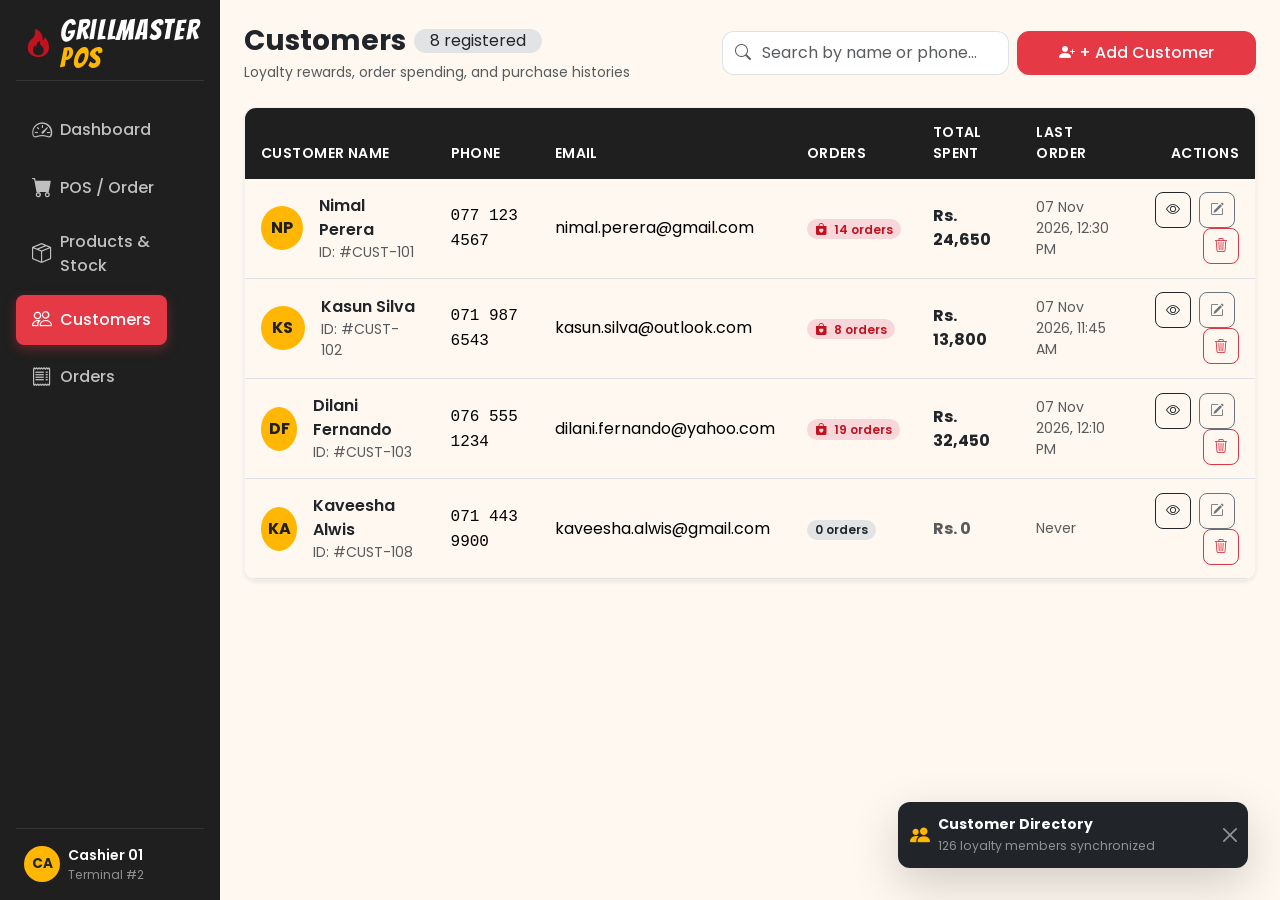
==== commit 0bb8a6fb: "Refactor code structure for improved readability and maintainability" ====
--- a/customers.html
+++ b/customers.html
@@ -22,7 +22,7 @@
 <body class="d-flex flex-column min-vh-100">
 
   <!-- =========================================================================
-       1. SHARED NAVIGATION (v2 Update: 6 Links in strict order)
+       1. SHARED NAVIGATION (Streamlined 5-Item Menu: 100% Native on Mobile)
        ========================================================================= -->
 
   <!-- Desktop Sidebar (lg and up) -->
@@ -48,13 +48,7 @@
       <li class="nav-item">
         <a href="products.html" class="nav-link">
           <i class="bi bi-box-seam me-2 fs-5"></i>
-          <span>Products</span>
-        </a>
-      </li>
-      <li class="nav-item">
-        <a href="inventory.html" class="nav-link">
-          <i class="bi bi-clipboard-data me-2 fs-5"></i>
-          <span>Inventory</span>
+          <span>Products & Stock</span>
         </a>
       </li>
       <li class="nav-item">
@@ -102,13 +96,8 @@
         </a>
       </li>
       <li class="nav-item mb-2">
-        <a href="products.html" class="nav-link" title="Products" aria-label="Products">
+        <a href="products.html" class="nav-link" title="Products & Stock" aria-label="Products & Stock">
           <i class="bi bi-box-seam"></i>
-        </a>
-      </li>
-      <li class="nav-item mb-2">
-        <a href="inventory.html" class="nav-link" title="Inventory" aria-label="Inventory">
-          <i class="bi bi-clipboard-data"></i>
         </a>
       </li>
       <li class="nav-item mb-2">
@@ -143,7 +132,7 @@
     </div>
   </nav>
 
-  <!-- Mobile Fixed Bottom Nav (< md, 5 items max) -->
+  <!-- Mobile Fixed Bottom Nav (< md, 5 Slots: Perfect 1-Tap Access!) -->
   <nav class="gm-bottom-nav fixed-bottom d-md-none" aria-label="Mobile Bottom Navigation">
     <div class="container-fluid h-100 px-0">
       <div class="row g-0 h-100 text-center align-items-center" id="mobileBottomNav">
@@ -160,9 +149,9 @@
           </a>
         </div>
         <div class="col-nav-5">
-          <a href="orders.html" class="nav-link">
-            <i class="bi bi-receipt"></i>
-            <span>Orders</span>
+          <a href="products.html" class="nav-link">
+            <i class="bi bi-box-seam"></i>
+            <span>Products</span>
           </a>
         </div>
         <div class="col-nav-5">
@@ -172,57 +161,14 @@
           </a>
         </div>
         <div class="col-nav-5">
-          <button type="button" class="nav-link w-100 border-0 bg-transparent active text-warning" data-bs-toggle="offcanvas" data-bs-target="#moreNavOffcanvas" aria-controls="moreNavOffcanvas" aria-label="Open More Menu">
-            <i class="bi bi-grid-fill"></i>
-            <span>More</span>
-          </button>
+          <a href="orders.html" class="nav-link">
+            <i class="bi bi-receipt"></i>
+            <span>Orders</span>
+          </a>
         </div>
       </div>
     </div>
   </nav>
-
-  <!-- Mobile "More" Offcanvas Drawer -->
-  <div class="offcanvas offcanvas-bottom d-md-none rounded-top-4" tabindex="-1" id="moreNavOffcanvas" aria-labelledby="moreNavOffcanvasLabel" style="height: 60vh;">
-    <div class="offcanvas-header pb-1 pt-2 flex-column align-items-stretch border-bottom">
-      <div class="gm-drag-handle" aria-hidden="true"></div>
-      <div class="d-flex align-items-center justify-content-between w-100 mt-2">
-        <h2 class="h5 fw-bold mb-0" id="moreNavOffcanvasLabel">Quick Navigation</h2>
-        <button type="button" class="btn-close text-reset" data-bs-dismiss="offcanvas" aria-label="Close menu"></button>
-      </div>
-    </div>
-    <div class="offcanvas-body p-3">
-      <div class="row g-2">
-        <div class="col-6">
-          <a href="products.html" class="card text-center p-3 text-decoration-none card-hover border h-100">
-            <i class="bi bi-box-seam fs-2 text-primary mb-1"></i>
-            <span class="fw-semibold text-dark">Products</span>
-            <span class="small text-muted">Catalog & Prices</span>
-          </a>
-        </div>
-        <div class="col-6">
-          <a href="inventory.html" class="card text-center p-3 text-decoration-none card-hover border h-100">
-            <i class="bi bi-clipboard-data fs-2 text-warning mb-1"></i>
-            <span class="fw-semibold text-dark">Inventory</span>
-            <span class="small text-muted">Stock & Adjust</span>
-          </a>
-        </div>
-        <div class="col-6">
-          <a href="customers.html" class="card text-center p-3 text-decoration-none card-hover border border-success h-100 bg-success-subtle bg-opacity-10">
-            <i class="bi bi-people fs-2 text-success mb-1"></i>
-            <span class="fw-bold text-dark">Customers</span>
-            <span class="small text-muted">Loyalty & Profiles</span>
-          </a>
-        </div>
-        <div class="col-6">
-          <a href="orders.html" class="card text-center p-3 text-decoration-none card-hover border h-100">
-            <i class="bi bi-receipt fs-2 text-danger mb-1"></i>
-            <span class="fw-semibold text-dark">Orders</span>
-            <span class="small text-muted">History & Tickets</span>
-          </a>
-        </div>
-      </div>
-    </div>
-  </div>
 
   <!-- =========================================================================
        2. MAIN CONTENT AREA
@@ -243,7 +189,6 @@
 
           <div class="col-12 col-md-7">
             <div class="row g-2 justify-content-md-end">
-              <!-- Search Input -->
               <div class="col-8 col-sm-7 col-lg-6">
                 <div class="input-group">
                   <span class="input-group-text bg-white border-end-0 text-muted" id="customer-search-addon">
@@ -253,7 +198,6 @@
                 </div>
               </div>
 
-              <!-- Add Customer Button (Opens Modal) -->
               <div class="col-4 col-sm-5 col-lg-5 text-end">
                 <button type="button" class="btn btn-primary w-100" id="btnOpenAddCustomer" data-bs-toggle="modal" data-bs-target="#addCustomerModal">
                   <i class="bi bi-person-plus-fill me-1"></i>
@@ -265,10 +209,7 @@
           </div>
         </header>
 
-        <!-- ===================================================================
-             TABLE VIEW (Visible on md and up: d-none d-md-block)
-             Columns: Name, Phone, Email, Orders, Total spent, Last order, Actions
-             =================================================================== -->
+        <!-- TABLE VIEW (Visible on md and up: d-none d-md-block) -->
         <div class="card d-none d-md-block overflow-hidden shadow-sm">
           <div class="table-responsive">
             <table class="table table-hover align-middle mb-0">
@@ -283,9 +224,7 @@
                   <th scope="col" class="text-end">Actions</th>
                 </tr>
               </thead>
-              <!-- JS: render customers table here -->
               <tbody id="customerTableBody">
-
                 <!-- Customer 1 -->
                 <tr data-id="1">
                   <td>
@@ -307,14 +246,12 @@
                   <td class="fw-bold text-dark">Rs. 24,650</td>
                   <td class="small text-muted">07 Nov 2026, 12:30 PM</td>
                   <td class="text-end">
-                    <!-- View Details: Opens Customer Details Offcanvas -->
                     <button type="button" class="btn btn-outline-dark btn-sm me-1" data-bs-toggle="offcanvas" data-bs-target="#customerDetailsOffcanvas" title="View customer profile & history" aria-label="View Nimal Perera">
                       <i class="bi bi-eye"></i>
                     </button>
                     <button type="button" class="btn btn-outline-secondary btn-sm me-1" data-bs-toggle="modal" data-bs-target="#addCustomerModal" title="Edit customer" aria-label="Edit Nimal Perera">
                       <i class="bi bi-pencil-square"></i>
                     </button>
-                    <!-- Cannot Delete variant: Has 14 orders on record -->
                     <button type="button" class="btn btn-outline-danger btn-sm" data-bs-toggle="modal" data-bs-target="#cannotDeleteCustomerModal" title="Delete customer" aria-label="Delete Nimal Perera">
                       <i class="bi bi-trash3"></i>
                     </button>
@@ -387,139 +324,7 @@
                   </td>
                 </tr>
 
-                <!-- Customer 4 -->
-                <tr data-id="4">
-                  <td>
-                    <div class="d-flex align-items-center">
-                      <div class="gm-avatar me-3">CB</div>
-                      <div>
-                        <div class="fw-semibold text-dark">Chaminda Bandara</div>
-                        <div class="small text-muted">ID: #CUST-104</div>
-                      </div>
-                    </div>
-                  </td>
-                  <td><span class="font-monospace">072 334 8899</span></td>
-                  <td>chaminda.bandara@gmail.com</td>
-                  <td>
-                    <span class="badge bg-danger-subtle text-danger fw-semibold px-2 py-1">
-                      <i class="bi bi-bag-heart-fill me-1"></i> 5 orders
-                    </span>
-                  </td>
-                  <td class="fw-bold text-dark">Rs. 8,920</td>
-                  <td class="small text-muted">07 Nov 2026, 11:20 AM</td>
-                  <td class="text-end">
-                    <button type="button" class="btn btn-outline-dark btn-sm me-1" data-bs-toggle="offcanvas" data-bs-target="#customerDetailsOffcanvas" title="View customer profile & history" aria-label="View Chaminda Bandara">
-                      <i class="bi bi-eye"></i>
-                    </button>
-                    <button type="button" class="btn btn-outline-secondary btn-sm me-1" data-bs-toggle="modal" data-bs-target="#addCustomerModal" title="Edit customer" aria-label="Edit Chaminda Bandara">
-                      <i class="bi bi-pencil-square"></i>
-                    </button>
-                    <button type="button" class="btn btn-outline-danger btn-sm" data-bs-toggle="modal" data-bs-target="#cannotDeleteCustomerModal" title="Delete customer" aria-label="Delete Chaminda Bandara">
-                      <i class="bi bi-trash3"></i>
-                    </button>
-                  </td>
-                </tr>
-
-                <!-- Customer 5 -->
-                <tr data-id="5">
-                  <td>
-                    <div class="d-flex align-items-center">
-                      <div class="gm-avatar me-3">AJ</div>
-                      <div>
-                        <div class="fw-semibold text-dark">Anura Jayawardena</div>
-                        <div class="small text-muted">ID: #CUST-105</div>
-                      </div>
-                    </div>
-                  </td>
-                  <td><span class="font-monospace">077 445 6677</span></td>
-                  <td>anura.jaya@gmail.com</td>
-                  <td>
-                    <span class="badge bg-danger-subtle text-danger fw-semibold px-2 py-1">
-                      <i class="bi bi-bag-heart-fill me-1"></i> 23 orders
-                    </span>
-                  </td>
-                  <td class="fw-bold text-dark">Rs. 41,200</td>
-                  <td class="small text-muted">07 Nov 2026, 10:55 AM</td>
-                  <td class="text-end">
-                    <button type="button" class="btn btn-outline-dark btn-sm me-1" data-bs-toggle="offcanvas" data-bs-target="#customerDetailsOffcanvas" title="View customer profile & history" aria-label="View Anura Jayawardena">
-                      <i class="bi bi-eye"></i>
-                    </button>
-                    <button type="button" class="btn btn-outline-secondary btn-sm me-1" data-bs-toggle="modal" data-bs-target="#addCustomerModal" title="Edit customer" aria-label="Edit Anura Jayawardena">
-                      <i class="bi bi-pencil-square"></i>
-                    </button>
-                    <button type="button" class="btn btn-outline-danger btn-sm" data-bs-toggle="modal" data-bs-target="#cannotDeleteCustomerModal" title="Delete customer" aria-label="Delete Anura Jayawardena">
-                      <i class="bi bi-trash3"></i>
-                    </button>
-                  </td>
-                </tr>
-
-                <!-- Customer 6 -->
-                <tr data-id="6">
-                  <td>
-                    <div class="d-flex align-items-center">
-                      <div class="gm-avatar me-3">SW</div>
-                      <div>
-                        <div class="fw-semibold text-dark">Sanduni Wickramasinghe</div>
-                        <div class="small text-muted">ID: #CUST-106</div>
-                      </div>
-                    </div>
-                  </td>
-                  <td><span class="font-monospace">078 889 2211</span></td>
-                  <td>sanduni.w@hotmail.com</td>
-                  <td>
-                    <span class="badge bg-danger-subtle text-danger fw-semibold px-2 py-1">
-                      <i class="bi bi-bag-heart-fill me-1"></i> 3 orders
-                    </span>
-                  </td>
-                  <td class="fw-bold text-dark">Rs. 4,850</td>
-                  <td class="small text-muted">06 Nov 2026</td>
-                  <td class="text-end">
-                    <button type="button" class="btn btn-outline-dark btn-sm me-1" data-bs-toggle="offcanvas" data-bs-target="#customerDetailsOffcanvas" title="View customer profile & history" aria-label="View Sanduni Wickramasinghe">
-                      <i class="bi bi-eye"></i>
-                    </button>
-                    <button type="button" class="btn btn-outline-secondary btn-sm me-1" data-bs-toggle="modal" data-bs-target="#addCustomerModal" title="Edit customer" aria-label="Edit Sanduni Wickramasinghe">
-                      <i class="bi bi-pencil-square"></i>
-                    </button>
-                    <button type="button" class="btn btn-outline-danger btn-sm" data-bs-toggle="modal" data-bs-target="#cannotDeleteCustomerModal" title="Delete customer" aria-label="Delete Sanduni Wickramasinghe">
-                      <i class="bi bi-trash3"></i>
-                    </button>
-                  </td>
-                </tr>
-
-                <!-- Customer 7 -->
-                <tr data-id="7">
-                  <td>
-                    <div class="d-flex align-items-center">
-                      <div class="gm-avatar me-3">RP</div>
-                      <div>
-                        <div class="fw-semibold text-dark">Roshan Perera</div>
-                        <div class="small text-muted">ID: #CUST-107</div>
-                      </div>
-                    </div>
-                  </td>
-                  <td><span class="font-monospace">075 221 3344</span></td>
-                  <td>roshan.perera@live.com</td>
-                  <td>
-                    <span class="badge bg-danger-subtle text-danger fw-semibold px-2 py-1">
-                      <i class="bi bi-bag-heart-fill me-1"></i> 11 orders
-                    </span>
-                  </td>
-                  <td class="fw-bold text-dark">Rs. 18,300</td>
-                  <td class="small text-muted">06 Nov 2026</td>
-                  <td class="text-end">
-                    <button type="button" class="btn btn-outline-dark btn-sm me-1" data-bs-toggle="offcanvas" data-bs-target="#customerDetailsOffcanvas" title="View customer profile & history" aria-label="View Roshan Perera">
-                      <i class="bi bi-eye"></i>
-                    </button>
-                    <button type="button" class="btn btn-outline-secondary btn-sm me-1" data-bs-toggle="modal" data-bs-target="#addCustomerModal" title="Edit customer" aria-label="Edit Roshan Perera">
-                      <i class="bi bi-pencil-square"></i>
-                    </button>
-                    <button type="button" class="btn btn-outline-danger btn-sm" data-bs-toggle="modal" data-bs-target="#cannotDeleteCustomerModal" title="Delete customer" aria-label="Delete Roshan Perera">
-                      <i class="bi bi-trash3"></i>
-                    </button>
-                  </td>
-                </tr>
-
-                <!-- Customer 8 (New customer with 0 orders: Can be deleted!) -->
+                <!-- Customer 8 (0 orders) -->
                 <tr data-id="8">
                   <td>
                     <div class="d-flex align-items-center">
@@ -546,26 +351,19 @@
                     <button type="button" class="btn btn-outline-secondary btn-sm me-1" data-bs-toggle="modal" data-bs-target="#addCustomerModal" title="Edit customer" aria-label="Edit Kaveesha Alwis">
                       <i class="bi bi-pencil-square"></i>
                     </button>
-                    <!-- Standard delete allowed since 0 orders -->
                     <button type="button" class="btn btn-outline-danger btn-sm" data-bs-toggle="modal" data-bs-target="#deleteCustomerModal" title="Delete customer" aria-label="Delete Kaveesha Alwis">
                       <i class="bi bi-trash3"></i>
                     </button>
                   </td>
                 </tr>
-
               </tbody>
             </table>
           </div>
         </div>
 
-        <!-- ===================================================================
-             MOBILE CARD VIEW (Visible below md: d-md-none)
-             =================================================================== -->
-        <!-- JS: render mobile customer cards here -->
+        <!-- MOBILE CARD VIEW (Visible below md: d-md-none) -->
         <div class="d-md-none" id="customerMobileCardsList">
           <div class="row g-3">
-
-            <!-- Card 1: Nimal Perera -->
             <div class="col-12" data-id="1">
               <div class="card p-3 shadow-sm">
                 <div class="d-flex align-items-center mb-2">
@@ -589,44 +387,12 @@
                   <button type="button" class="btn btn-outline-secondary btn-sm flex-fill" data-bs-toggle="modal" data-bs-target="#addCustomerModal">
                     <i class="bi bi-pencil-square me-1"></i> Edit
                   </button>
-                  <button type="button" class="btn btn-outline-danger btn-sm" data-bs-toggle="modal" data-bs-target="#cannotDeleteCustomerModal" aria-label="Delete customer">
+                  <button type="button" class="btn btn-outline-danger btn-sm" data-bs-toggle="modal" data-bs-target="#cannotDeleteCustomerModal">
                     <i class="bi bi-trash3"></i>
                   </button>
                 </div>
               </div>
             </div>
-
-            <!-- Card 8: Kaveesha Alwis (0 orders) -->
-            <div class="col-12" data-id="8">
-              <div class="card p-3 shadow-sm">
-                <div class="d-flex align-items-center mb-2">
-                  <div class="gm-avatar me-3">KA</div>
-                  <div class="flex-grow-1">
-                    <div class="d-flex justify-content-between align-items-start">
-                      <h2 class="h6 fw-bold mb-0 text-dark">Kaveesha Alwis</h2>
-                      <span class="fw-bold text-muted">Rs. 0</span>
-                    </div>
-                    <div class="small text-muted font-monospace"><i class="bi bi-telephone me-1"></i>071 443 9900</div>
-                  </div>
-                </div>
-                <div class="d-flex justify-content-between align-items-center small text-muted mb-2 bg-light p-2 rounded">
-                  <span>0 orders on file</span>
-                  <span>New registration</span>
-                </div>
-                <div class="d-flex gap-2 pt-2 border-top">
-                  <button type="button" class="btn btn-outline-dark btn-sm flex-fill" data-bs-toggle="offcanvas" data-bs-target="#customerDetailsOffcanvas">
-                    <i class="bi bi-eye me-1"></i> Details
-                  </button>
-                  <button type="button" class="btn btn-outline-secondary btn-sm flex-fill" data-bs-toggle="modal" data-bs-target="#addCustomerModal">
-                    <i class="bi bi-pencil-square me-1"></i> Edit
-                  </button>
-                  <button type="button" class="btn btn-outline-danger btn-sm" data-bs-toggle="modal" data-bs-target="#deleteCustomerModal" aria-label="Delete customer">
-                    <i class="bi bi-trash3"></i>
-                  </button>
-                </div>
-              </div>
-            </div>
-
           </div>
         </div>
 
@@ -634,10 +400,7 @@
     </main>
   </div>
 
-  <!-- =========================================================================
-       3. CUSTOMER DETAILS OFFCANVAS (#customerDetailsOffcanvas)
-       Side panel on desktop (width 440px), full width on mobile
-       ========================================================================= -->
+  <!-- CUSTOMER DETAILS OFFCANVAS (#customerDetailsOffcanvas) -->
   <div class="offcanvas offcanvas-end gm-customer-offcanvas" tabindex="-1" id="customerDetailsOffcanvas" aria-labelledby="customerDetailsOffcanvasLabel">
     <div class="offcanvas-header bg-charcoal text-white">
       <div class="d-flex align-items-center">
@@ -648,8 +411,6 @@
     </div>
 
     <div class="offcanvas-body p-3 p-md-4">
-      
-      <!-- Customer Identity & Contact Card -->
       <div class="text-center pb-3 border-bottom mb-3">
         <div class="gm-avatar fs-3 mb-2" style="width: 64px; height: 64px;">NP</div>
         <h3 class="h5 fw-bold mb-0 text-dark">Nimal Perera</h3>
@@ -663,7 +424,6 @@
         </div>
       </div>
 
-      <!-- Three Small Stat Cards (Total orders, Total spent, Average order) -->
       <div class="row g-2 mb-4">
         <div class="col-4">
           <div class="card p-2 text-center bg-light border-0">
@@ -685,7 +445,6 @@
         </div>
       </div>
 
-      <!-- Order History Section (5 sample rows) -->
       <div class="d-flex justify-content-between align-items-center mb-2">
         <h4 class="h6 fw-bold mb-0 text-dark">Order History</h4>
         <span class="small text-muted">Past 5 orders</span>
@@ -702,7 +461,6 @@
               <th scope="col" class="text-end">View</th>
             </tr>
           </thead>
-          <!-- JS: render customer order history here -->
           <tbody id="custHistoryTableBody">
             <tr>
               <td><span class="badge bg-dark fw-bold">#1041</span></td>
@@ -718,31 +476,9 @@
               <td><span class="badge bg-success" style="font-size: 0.65rem;">Paid</span></td>
               <td class="text-end"><a href="orders.html" class="small text-decoration-none">View</a></td>
             </tr>
-            <tr>
-              <td><span class="badge bg-dark fw-bold">#1024</span></td>
-              <td class="small">04 Nov</td>
-              <td class="fw-bold small">Rs. 1,450</td>
-              <td><span class="badge bg-success" style="font-size: 0.65rem;">Paid</span></td>
-              <td class="text-end"><a href="orders.html" class="small text-decoration-none">View</a></td>
-            </tr>
-            <tr>
-              <td><span class="badge bg-dark fw-bold">#1015</span></td>
-              <td class="small">02 Nov</td>
-              <td class="fw-bold small">Rs. 3,100</td>
-              <td><span class="badge bg-success" style="font-size: 0.65rem;">Paid</span></td>
-              <td class="text-end"><a href="orders.html" class="small text-decoration-none">View</a></td>
-            </tr>
-            <tr>
-              <td><span class="badge bg-dark fw-bold">#1002</span></td>
-              <td class="small">28 Oct</td>
-              <td class="fw-bold small">Rs. 950</td>
-              <td><span class="badge bg-success" style="font-size: 0.65rem;">Paid</span></td>
-              <td class="text-end"><a href="orders.html" class="small text-decoration-none">View</a></td>
-            </tr>
           </tbody>
         </table>
       </div>
-
     </div>
 
     <div class="offcanvas-footer p-3 bg-light border-top d-flex gap-2">
@@ -753,9 +489,7 @@
     </div>
   </div>
 
-  <!-- =========================================================================
-       4. ADD / EDIT CUSTOMER MODAL (#addCustomerModal)
-       ========================================================================= -->
+  <!-- ADD / EDIT CUSTOMER MODAL (#addCustomerModal) -->
   <div class="modal fade" id="addCustomerModal" tabindex="-1" aria-labelledby="addCustomerModalLabel" aria-hidden="true">
     <div class="modal-dialog modal-dialog-centered modal-lg">
       <div class="modal-content">
@@ -768,13 +502,11 @@
 
         <div class="modal-body p-4">
           <form class="row g-3" id="customerForm" novalidate>
-            <!-- Full Name -->
             <div class="col-12 col-md-6">
               <label for="custFullName" class="form-label fw-semibold">Full Name <span class="text-danger">*</span></label>
               <input type="text" class="form-control" id="custFullName" value="Nimal Perera" required>
             </div>
 
-            <!-- Phone Number with static is-invalid Validation example -->
             <div class="col-12 col-md-6">
               <label for="custPhone" class="form-label fw-semibold">Phone Number <span class="text-danger">*</span></label>
               <div class="input-group has-validation">
@@ -786,7 +518,6 @@
               </div>
             </div>
 
-            <!-- Email Address -->
             <div class="col-12">
               <label for="custEmail" class="form-label fw-semibold">Email Address</label>
               <div class="input-group">
@@ -795,7 +526,6 @@
               </div>
             </div>
 
-            <!-- Address Textarea -->
             <div class="col-12">
               <label for="custAddress" class="form-label fw-semibold">Delivery Address</label>
               <textarea class="form-control" id="custAddress" rows="3">No. 18/4, Temple Road, Mount Lavinia</textarea>
@@ -813,10 +543,7 @@
     </div>
   </div>
 
-  <!-- =========================================================================
-       5. "CANNOT DELETE CUSTOMER" MODAL VARIANT (#cannotDeleteCustomerModal)
-       Displayed when customer has active/historical orders on file
-       ========================================================================= -->
+  <!-- CANNOT DELETE CUSTOMER MODAL (#cannotDeleteCustomerModal) -->
   <div class="modal fade" id="cannotDeleteCustomerModal" tabindex="-1" aria-labelledby="cannotDeleteCustomerModalLabel" aria-hidden="true">
     <div class="modal-dialog modal-dialog-centered modal-sm">
       <div class="modal-content">
@@ -837,10 +564,7 @@
     </div>
   </div>
 
-  <!-- =========================================================================
-       6. STANDARD DELETE CONFIRMATION MODAL (#deleteCustomerModal)
-       Allowed for customers with 0 orders
-       ========================================================================= -->
+  <!-- STANDARD DELETE CONFIRMATION MODAL (#deleteCustomerModal) -->
   <div class="modal fade" id="deleteCustomerModal" tabindex="-1" aria-labelledby="deleteCustomerModalLabel" aria-hidden="true">
     <div class="modal-dialog modal-dialog-centered modal-sm">
       <div class="modal-content">
@@ -859,9 +583,7 @@
     </div>
   </div>
 
-  <!-- =========================================================================
-       7. TOAST CONTAINER (Shared Static Demo Toasts)
-       ========================================================================= -->
+  <!-- TOAST CONTAINER -->
   <div class="toast-container position-fixed bottom-0 end-0 p-3 mb-5 mb-md-3 me-md-3" style="z-index: 1060;">
     <div id="customerDemoToast" class="toast show align-items-center text-bg-dark border-0 shadow-lg" role="alert" aria-live="assertive" aria-atomic="true">
       <div class="d-flex">
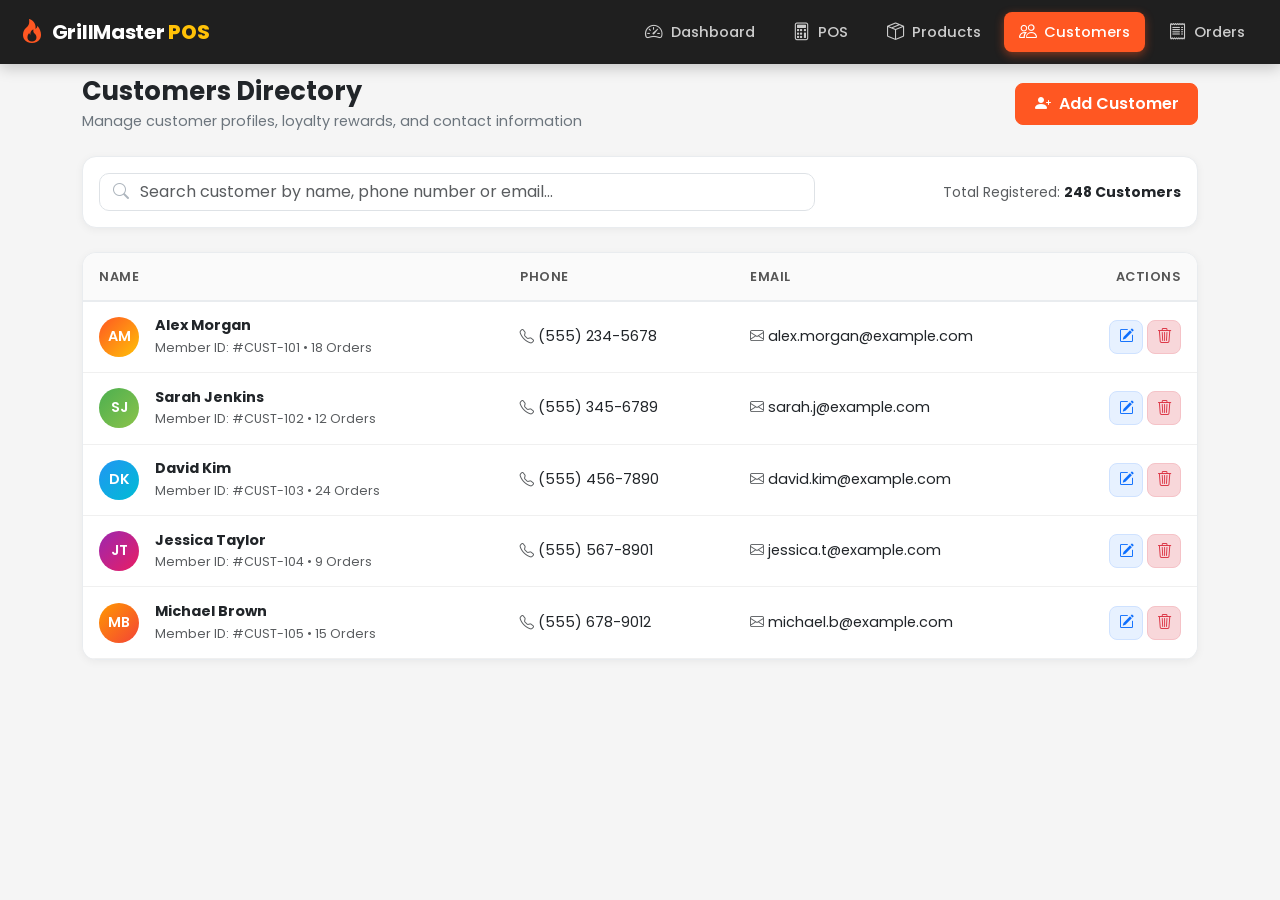
==== commit a3f5982b: "removed files and redevelop ui" ====
--- a/customers.html
+++ b/customers.html
@@ -3,603 +3,373 @@
 <head>
   <meta charset="UTF-8">
   <meta name="viewport" content="width=device-width, initial-scale=1.0">
-  <title>GrillMaster POS - Customers</title>
-
-  <!-- Google Fonts: Poppins & Bangers -->
+  <title>GrillMaster POS - Customers Directory</title>
+
+  <!-- Google Font: Poppins -->
   <link rel="preconnect" href="https://fonts.googleapis.com">
   <link rel="preconnect" href="https://fonts.gstatic.com" crossorigin>
-  <link href="https://fonts.googleapis.com/css2?family=Bangers&family=Poppins:wght@300;400;500;600;700&display=swap" rel="stylesheet">
-
-  <!-- Bootstrap 5.3 CSS -->
+  <link href="https://fonts.googleapis.com/css2?family=Poppins:wght@300;400;500;600;700&display=swap" rel="stylesheet">
+
+  <!-- Bootstrap 5 CSS CDN -->
   <link href="https://cdn.jsdelivr.net/npm/bootstrap@5.3.3/dist/css/bootstrap.min.css" rel="stylesheet">
 
-  <!-- Bootstrap Icons -->
+  <!-- Bootstrap Icons CDN -->
   <link rel="stylesheet" href="https://cdn.jsdelivr.net/npm/bootstrap-icons@1.11.3/font/bootstrap-icons.min.css">
 
-  <!-- Custom Theme CSS -->
+  <!-- Custom Theme Stylesheet -->
   <link rel="stylesheet" href="css/style.css">
 </head>
-<body class="d-flex flex-column min-vh-100">
-
-  <!-- =========================================================================
-       1. SHARED NAVIGATION (Streamlined 5-Item Menu: 100% Native on Mobile)
-       ========================================================================= -->
-
-  <!-- Desktop Sidebar (lg and up) -->
-  <aside class="gm-sidebar-lg d-none d-lg-flex flex-column p-3 text-white" aria-label="Desktop Navigation">
-    <div class="d-flex align-items-center mb-4 pb-2 border-bottom border-secondary border-opacity-25 px-2">
-      <i class="bi bi-fire text-danger fs-3 me-2"></i>
-      <span class="brand-font fs-3 text-white lh-1">GrillMaster<span class="text-warning"> POS</span></span>
-    </div>
-
-    <ul class="nav flex-column mb-auto" id="desktopNavMenu">
-      <li class="nav-item">
-        <a href="dashboard.html" class="nav-link">
-          <i class="bi bi-speedometer2 me-2 fs-5"></i>
-          <span>Dashboard</span>
-        </a>
-      </li>
-      <li class="nav-item">
-        <a href="index.html" class="nav-link">
-          <i class="bi bi-cart-fill me-2 fs-5"></i>
-          <span>POS / Order</span>
-        </a>
-      </li>
-      <li class="nav-item">
-        <a href="products.html" class="nav-link">
-          <i class="bi bi-box-seam me-2 fs-5"></i>
-          <span>Products & Stock</span>
-        </a>
-      </li>
-      <li class="nav-item">
-        <a href="customers.html" class="nav-link active" aria-current="page">
-          <i class="bi bi-people me-2 fs-5"></i>
-          <span>Customers</span>
-        </a>
-      </li>
-      <li class="nav-item">
-        <a href="orders.html" class="nav-link">
-          <i class="bi bi-receipt me-2 fs-5"></i>
-          <span>Orders</span>
-        </a>
-      </li>
-    </ul>
-
-    <div class="mt-auto pt-3 border-top border-secondary border-opacity-25 px-2 d-flex align-items-center">
-      <div class="rounded-circle bg-warning text-dark d-flex align-items-center justify-content-center fw-bold me-2" style="width: 36px; height: 36px; font-size: 0.85rem;">
-        CA
-      </div>
-      <div class="small overflow-hidden">
-        <div class="fw-semibold text-white text-truncate">Cashier 01</div>
-        <div class="text-white-50 small">Terminal #2</div>
-      </div>
-    </div>
-  </aside>
-
-  <!-- Tablet Rail Sidebar (md only) -->
-  <aside class="gm-sidebar-md d-none d-md-flex d-lg-none flex-column align-items-center py-3 text-white" aria-label="Tablet Navigation">
-    <div class="mb-4">
-      <a href="index.html" class="text-decoration-none text-white" aria-label="GrillMaster POS Home">
-        <i class="bi bi-fire text-danger fs-2"></i>
+<body>
+
+  <!-- =========================================================================
+       Single Responsive Navbar (Desktop: Fixed Top / Mobile: Fixed Bottom)
+       ========================================================================= -->
+  <nav class="custom-navbar">
+    <div class="nav-container">
+      <!-- Brand Logo (Hidden on mobile via CSS) -->
+      <a class="navbar-brand" href="index.html">
+        <i class="bi bi-fire brand-icon"></i>
+        <span>GrillMaster <span class="brand-highlight">POS</span></span>
       </a>
-    </div>
-
-    <ul class="nav flex-column w-100 px-2 text-center" id="tabletNavMenu">
-      <li class="nav-item mb-2">
-        <a href="dashboard.html" class="nav-link" title="Dashboard" aria-label="Dashboard">
-          <i class="bi bi-speedometer2"></i>
-        </a>
-      </li>
-      <li class="nav-item mb-2">
-        <a href="index.html" class="nav-link" title="POS / Order" aria-label="POS / Order">
-          <i class="bi bi-cart-fill"></i>
-        </a>
-      </li>
-      <li class="nav-item mb-2">
-        <a href="products.html" class="nav-link" title="Products & Stock" aria-label="Products & Stock">
-          <i class="bi bi-box-seam"></i>
-        </a>
-      </li>
-      <li class="nav-item mb-2">
-        <a href="customers.html" class="nav-link active" title="Customers" aria-label="Customers" aria-current="page">
-          <i class="bi bi-people"></i>
-        </a>
-      </li>
-      <li class="nav-item mb-2">
-        <a href="orders.html" class="nav-link" title="Orders" aria-label="Orders">
-          <i class="bi bi-receipt"></i>
-        </a>
-      </li>
-    </ul>
-
-    <div class="mt-auto">
-      <div class="rounded-circle bg-warning text-dark d-flex align-items-center justify-content-center fw-bold" style="width: 38px; height: 38px; font-size: 0.85rem;" title="Cashier 01">
-        CA
-      </div>
-    </div>
-  </aside>
-
-  <!-- Mobile Sticky Top Navbar (below md) -->
-  <nav class="gm-mobile-topbar navbar sticky-top d-md-none px-3" aria-label="Mobile Top Bar">
-    <div class="container-fluid p-0 d-flex justify-content-between align-items-center">
-      <div class="d-flex align-items-center">
-        <i class="bi bi-people text-warning fs-4 me-2"></i>
-        <span class="fw-bold text-white fs-5">Customers</span>
-      </div>
-      <button class="btn btn-primary btn-sm" type="button" data-bs-toggle="modal" data-bs-target="#addCustomerModal" aria-label="Add New Customer">
-        <i class="bi bi-person-plus-fill me-1"></i> Add
-      </button>
+
+      <!-- Navigation Links -->
+      <ul class="nav-links-list">
+        <li class="nav-item">
+          <a class="nav-link" href="index.html">
+            <i class="bi bi-speedometer2 nav-icon"></i>
+            <span>Dashboard</span>
+          </a>
+        </li>
+        <li class="nav-item">
+          <a class="nav-link" href="pos.html">
+            <i class="bi bi-calculator nav-icon"></i>
+            <span>POS</span>
+          </a>
+        </li>
+        <li class="nav-item">
+          <a class="nav-link" href="products.html">
+            <i class="bi bi-box-seam nav-icon"></i>
+            <span>Products</span>
+          </a>
+        </li>
+        <li class="nav-item">
+          <a class="nav-link active" href="customers.html">
+            <i class="bi bi-people nav-icon"></i>
+            <span>Customers</span>
+          </a>
+        </li>
+        <li class="nav-item">
+          <a class="nav-link" href="orders.html">
+            <i class="bi bi-receipt nav-icon"></i>
+            <span>Orders</span>
+          </a>
+        </li>
+      </ul>
     </div>
   </nav>
 
-  <!-- Mobile Fixed Bottom Nav (< md, 5 Slots: Perfect 1-Tap Access!) -->
-  <nav class="gm-bottom-nav fixed-bottom d-md-none" aria-label="Mobile Bottom Navigation">
-    <div class="container-fluid h-100 px-0">
-      <div class="row g-0 h-100 text-center align-items-center" id="mobileBottomNav">
-        <div class="col-nav-5">
-          <a href="dashboard.html" class="nav-link">
-            <i class="bi bi-speedometer2"></i>
-            <span>Dashboard</span>
-          </a>
-        </div>
-        <div class="col-nav-5">
-          <a href="index.html" class="nav-link">
-            <i class="bi bi-cart-fill"></i>
-            <span>POS</span>
-          </a>
-        </div>
-        <div class="col-nav-5">
-          <a href="products.html" class="nav-link">
-            <i class="bi bi-box-seam"></i>
-            <span>Products</span>
-          </a>
-        </div>
-        <div class="col-nav-5">
-          <a href="customers.html" class="nav-link active" aria-current="page">
-            <i class="bi bi-people"></i>
-            <span>Customers</span>
-          </a>
-        </div>
-        <div class="col-nav-5">
-          <a href="orders.html" class="nav-link">
-            <i class="bi bi-receipt"></i>
-            <span>Orders</span>
-          </a>
-        </div>
-      </div>
-    </div>
-  </nav>
-
-  <!-- =========================================================================
-       2. MAIN CONTENT AREA
-       ========================================================================= -->
-  <div class="gm-main-layout d-flex flex-column flex-grow-1">
-    <main class="flex-grow-1 p-3 p-md-4">
-      <div class="container-fluid p-0">
-
-        <!-- Page Header & Action Controls -->
-        <header class="row align-items-center justify-content-between g-3 mb-4">
-          <div class="col-12 col-md-5">
-            <h1 class="h3 fw-bold mb-0 text-dark d-flex align-items-center">
-              Customers
-              <span class="badge bg-secondary-subtle text-dark fs-6 ms-2 rounded-pill px-3 py-1 fw-normal">8 registered</span>
-            </h1>
-            <p class="text-muted small mb-0 mt-1">Loyalty rewards, order spending, and purchase histories</p>
+  <!-- =========================================================================
+       Main Content Container
+       ========================================================================= -->
+  <main class="container animate-page">
+
+    <!-- Top Action & Search Bar -->
+    <header class="page-header d-flex flex-wrap justify-content-between align-items-center gap-3">
+      <div>
+        <h1 class="page-title">Customers Directory</h1>
+        <p class="page-subtitle">Manage customer profiles, loyalty rewards, and contact information</p>
+      </div>
+      <div>
+        <!-- + Add Customer Button (Triggers Bootstrap Modal) -->
+        <button type="button" class="btn btn-primary-custom d-inline-flex align-items-center gap-2" data-bs-toggle="modal" data-bs-target="#addCustomerModal">
+          <i class="bi bi-person-plus-fill"></i>
+          <span>Add Customer</span>
+        </button>
+      </div>
+    </header>
+
+    <!-- Search Toolbar -->
+    <div class="custom-card p-3 mb-4">
+      <div class="row g-3 align-items-center">
+        <!-- Search Input -->
+        <div class="col-12 col-md-8">
+          <div class="search-input-group">
+            <i class="bi bi-search"></i>
+            <input type="text" class="form-control" placeholder="Search customer by name, phone number or email..." aria-label="Search customers">
           </div>
-
-          <div class="col-12 col-md-7">
-            <div class="row g-2 justify-content-md-end">
-              <div class="col-8 col-sm-7 col-lg-6">
-                <div class="input-group">
-                  <span class="input-group-text bg-white border-end-0 text-muted" id="customer-search-addon">
-                    <i class="bi bi-search"></i>
-                  </span>
-                  <input type="text" class="form-control bg-white border-start-0 ps-0" id="customerSearchInput" placeholder="Search by name or phone..." aria-label="Search by name or phone" aria-describedby="customer-search-addon">
-                </div>
-              </div>
-
-              <div class="col-4 col-sm-5 col-lg-5 text-end">
-                <button type="button" class="btn btn-primary w-100" id="btnOpenAddCustomer" data-bs-toggle="modal" data-bs-target="#addCustomerModal">
-                  <i class="bi bi-person-plus-fill me-1"></i>
-                  <span class="d-none d-sm-inline">+ Add Customer</span>
-                  <span class="d-inline d-sm-none">+ Add</span>
-                </button>
-              </div>
-            </div>
-          </div>
-        </header>
-
-        <!-- TABLE VIEW (Visible on md and up: d-none d-md-block) -->
-        <div class="card d-none d-md-block overflow-hidden shadow-sm">
-          <div class="table-responsive">
-            <table class="table table-hover align-middle mb-0">
-              <thead>
-                <tr>
-                  <th scope="col">Customer Name</th>
-                  <th scope="col">Phone</th>
-                  <th scope="col">Email</th>
-                  <th scope="col">Orders</th>
-                  <th scope="col">Total Spent</th>
-                  <th scope="col">Last Order</th>
-                  <th scope="col" class="text-end">Actions</th>
-                </tr>
-              </thead>
-              <tbody id="customerTableBody">
-                <!-- Customer 1 -->
-                <tr data-id="1">
-                  <td>
-                    <div class="d-flex align-items-center">
-                      <div class="gm-avatar me-3">NP</div>
-                      <div>
-                        <div class="fw-semibold text-dark">Nimal Perera</div>
-                        <div class="small text-muted">ID: #CUST-101</div>
-                      </div>
-                    </div>
-                  </td>
-                  <td><span class="font-monospace">077 123 4567</span></td>
-                  <td>nimal.perera@gmail.com</td>
-                  <td>
-                    <span class="badge bg-danger-subtle text-danger fw-semibold px-2 py-1">
-                      <i class="bi bi-bag-heart-fill me-1"></i> 14 orders
-                    </span>
-                  </td>
-                  <td class="fw-bold text-dark">Rs. 24,650</td>
-                  <td class="small text-muted">07 Nov 2026, 12:30 PM</td>
-                  <td class="text-end">
-                    <button type="button" class="btn btn-outline-dark btn-sm me-1" data-bs-toggle="offcanvas" data-bs-target="#customerDetailsOffcanvas" title="View customer profile & history" aria-label="View Nimal Perera">
-                      <i class="bi bi-eye"></i>
-                    </button>
-                    <button type="button" class="btn btn-outline-secondary btn-sm me-1" data-bs-toggle="modal" data-bs-target="#addCustomerModal" title="Edit customer" aria-label="Edit Nimal Perera">
-                      <i class="bi bi-pencil-square"></i>
-                    </button>
-                    <button type="button" class="btn btn-outline-danger btn-sm" data-bs-toggle="modal" data-bs-target="#cannotDeleteCustomerModal" title="Delete customer" aria-label="Delete Nimal Perera">
-                      <i class="bi bi-trash3"></i>
-                    </button>
-                  </td>
-                </tr>
-
-                <!-- Customer 2 -->
-                <tr data-id="2">
-                  <td>
-                    <div class="d-flex align-items-center">
-                      <div class="gm-avatar me-3">KS</div>
-                      <div>
-                        <div class="fw-semibold text-dark">Kasun Silva</div>
-                        <div class="small text-muted">ID: #CUST-102</div>
-                      </div>
-                    </div>
-                  </td>
-                  <td><span class="font-monospace">071 987 6543</span></td>
-                  <td>kasun.silva@outlook.com</td>
-                  <td>
-                    <span class="badge bg-danger-subtle text-danger fw-semibold px-2 py-1">
-                      <i class="bi bi-bag-heart-fill me-1"></i> 8 orders
-                    </span>
-                  </td>
-                  <td class="fw-bold text-dark">Rs. 13,800</td>
-                  <td class="small text-muted">07 Nov 2026, 11:45 AM</td>
-                  <td class="text-end">
-                    <button type="button" class="btn btn-outline-dark btn-sm me-1" data-bs-toggle="offcanvas" data-bs-target="#customerDetailsOffcanvas" title="View customer profile & history" aria-label="View Kasun Silva">
-                      <i class="bi bi-eye"></i>
-                    </button>
-                    <button type="button" class="btn btn-outline-secondary btn-sm me-1" data-bs-toggle="modal" data-bs-target="#addCustomerModal" title="Edit customer" aria-label="Edit Kasun Silva">
-                      <i class="bi bi-pencil-square"></i>
-                    </button>
-                    <button type="button" class="btn btn-outline-danger btn-sm" data-bs-toggle="modal" data-bs-target="#cannotDeleteCustomerModal" title="Delete customer" aria-label="Delete Kasun Silva">
-                      <i class="bi bi-trash3"></i>
-                    </button>
-                  </td>
-                </tr>
-
-                <!-- Customer 3 -->
-                <tr data-id="3">
-                  <td>
-                    <div class="d-flex align-items-center">
-                      <div class="gm-avatar me-3">DF</div>
-                      <div>
-                        <div class="fw-semibold text-dark">Dilani Fernando</div>
-                        <div class="small text-muted">ID: #CUST-103</div>
-                      </div>
-                    </div>
-                  </td>
-                  <td><span class="font-monospace">076 555 1234</span></td>
-                  <td>dilani.fernando@yahoo.com</td>
-                  <td>
-                    <span class="badge bg-danger-subtle text-danger fw-semibold px-2 py-1">
-                      <i class="bi bi-bag-heart-fill me-1"></i> 19 orders
-                    </span>
-                  </td>
-                  <td class="fw-bold text-dark">Rs. 32,450</td>
-                  <td class="small text-muted">07 Nov 2026, 12:10 PM</td>
-                  <td class="text-end">
-                    <button type="button" class="btn btn-outline-dark btn-sm me-1" data-bs-toggle="offcanvas" data-bs-target="#customerDetailsOffcanvas" title="View customer profile & history" aria-label="View Dilani Fernando">
-                      <i class="bi bi-eye"></i>
-                    </button>
-                    <button type="button" class="btn btn-outline-secondary btn-sm me-1" data-bs-toggle="modal" data-bs-target="#addCustomerModal" title="Edit customer" aria-label="Edit Dilani Fernando">
-                      <i class="bi bi-pencil-square"></i>
-                    </button>
-                    <button type="button" class="btn btn-outline-danger btn-sm" data-bs-toggle="modal" data-bs-target="#cannotDeleteCustomerModal" title="Delete customer" aria-label="Delete Dilani Fernando">
-                      <i class="bi bi-trash3"></i>
-                    </button>
-                  </td>
-                </tr>
-
-                <!-- Customer 8 (0 orders) -->
-                <tr data-id="8">
-                  <td>
-                    <div class="d-flex align-items-center">
-                      <div class="gm-avatar me-3">KA</div>
-                      <div>
-                        <div class="fw-semibold text-dark">Kaveesha Alwis</div>
-                        <div class="small text-muted">ID: #CUST-108</div>
-                      </div>
-                    </div>
-                  </td>
-                  <td><span class="font-monospace">071 443 9900</span></td>
-                  <td>kaveesha.alwis@gmail.com</td>
-                  <td>
-                    <span class="badge bg-secondary-subtle text-dark fw-semibold px-2 py-1">
-                      0 orders
-                    </span>
-                  </td>
-                  <td class="fw-bold text-muted">Rs. 0</td>
-                  <td class="small text-muted">Never</td>
-                  <td class="text-end">
-                    <button type="button" class="btn btn-outline-dark btn-sm me-1" data-bs-toggle="offcanvas" data-bs-target="#customerDetailsOffcanvas" title="View customer profile" aria-label="View Kaveesha Alwis">
-                      <i class="bi bi-eye"></i>
-                    </button>
-                    <button type="button" class="btn btn-outline-secondary btn-sm me-1" data-bs-toggle="modal" data-bs-target="#addCustomerModal" title="Edit customer" aria-label="Edit Kaveesha Alwis">
-                      <i class="bi bi-pencil-square"></i>
-                    </button>
-                    <button type="button" class="btn btn-outline-danger btn-sm" data-bs-toggle="modal" data-bs-target="#deleteCustomerModal" title="Delete customer" aria-label="Delete Kaveesha Alwis">
-                      <i class="bi bi-trash3"></i>
-                    </button>
-                  </td>
-                </tr>
-              </tbody>
-            </table>
-          </div>
-        </div>
-
-        <!-- MOBILE CARD VIEW (Visible below md: d-md-none) -->
-        <div class="d-md-none" id="customerMobileCardsList">
-          <div class="row g-3">
-            <div class="col-12" data-id="1">
-              <div class="card p-3 shadow-sm">
-                <div class="d-flex align-items-center mb-2">
-                  <div class="gm-avatar me-3">NP</div>
-                  <div class="flex-grow-1">
-                    <div class="d-flex justify-content-between align-items-start">
-                      <h2 class="h6 fw-bold mb-0 text-dark">Nimal Perera</h2>
-                      <span class="fw-bold text-danger">Rs. 24,650</span>
-                    </div>
-                    <div class="small text-muted font-monospace"><i class="bi bi-telephone me-1"></i>077 123 4567</div>
-                  </div>
-                </div>
-                <div class="d-flex justify-content-between align-items-center small text-muted mb-2 bg-light p-2 rounded">
-                  <span>14 orders completed</span>
-                  <span>Last: Today, 12:30 PM</span>
-                </div>
-                <div class="d-flex gap-2 pt-2 border-top">
-                  <button type="button" class="btn btn-outline-dark btn-sm flex-fill" data-bs-toggle="offcanvas" data-bs-target="#customerDetailsOffcanvas">
-                    <i class="bi bi-eye me-1"></i> Details
-                  </button>
-                  <button type="button" class="btn btn-outline-secondary btn-sm flex-fill" data-bs-toggle="modal" data-bs-target="#addCustomerModal">
-                    <i class="bi bi-pencil-square me-1"></i> Edit
-                  </button>
-                  <button type="button" class="btn btn-outline-danger btn-sm" data-bs-toggle="modal" data-bs-target="#cannotDeleteCustomerModal">
-                    <i class="bi bi-trash3"></i>
-                  </button>
-                </div>
-              </div>
-            </div>
-          </div>
-        </div>
-
-      </div>
-    </main>
-  </div>
-
-  <!-- CUSTOMER DETAILS OFFCANVAS (#customerDetailsOffcanvas) -->
-  <div class="offcanvas offcanvas-end gm-customer-offcanvas" tabindex="-1" id="customerDetailsOffcanvas" aria-labelledby="customerDetailsOffcanvasLabel">
-    <div class="offcanvas-header bg-charcoal text-white">
-      <div class="d-flex align-items-center">
-        <i class="bi bi-person-lines-fill text-warning fs-4 me-2"></i>
-        <h2 class="h5 fw-bold mb-0" id="customerDetailsOffcanvasLabel">Customer Profile</h2>
-      </div>
-      <button type="button" class="btn-close btn-close-white" data-bs-dismiss="offcanvas" aria-label="Close"></button>
-    </div>
-
-    <div class="offcanvas-body p-3 p-md-4">
-      <div class="text-center pb-3 border-bottom mb-3">
-        <div class="gm-avatar fs-3 mb-2" style="width: 64px; height: 64px;">NP</div>
-        <h3 class="h5 fw-bold mb-0 text-dark">Nimal Perera</h3>
-        <div class="text-muted small">Customer ID: #CUST-101 • VIP Member</div>
-        <div class="d-flex justify-content-center gap-3 mt-2 small">
-          <span class="text-muted"><i class="bi bi-telephone-fill me-1 text-danger"></i>077 123 4567</span>
-          <span class="text-muted"><i class="bi bi-envelope-fill me-1 text-danger"></i>nimal.perera@gmail.com</span>
-        </div>
-        <div class="small text-muted mt-1">
-          <i class="bi bi-geo-alt-fill me-1 text-danger"></i>No. 18/4, Temple Road, Mount Lavinia
-        </div>
-      </div>
-
-      <div class="row g-2 mb-4">
-        <div class="col-4">
-          <div class="card p-2 text-center bg-light border-0">
-            <span class="text-muted small" style="font-size: 0.72rem;">Orders</span>
-            <strong class="fs-6 text-dark mt-1" id="custStatOrders">14</strong>
-          </div>
-        </div>
-        <div class="col-4">
-          <div class="card p-2 text-center bg-light border-0">
-            <span class="text-muted small" style="font-size: 0.72rem;">Total Spent</span>
-            <strong class="fs-6 text-danger mt-1" id="custStatSpent">Rs. 24,650</strong>
-          </div>
-        </div>
-        <div class="col-4">
-          <div class="card p-2 text-center bg-light border-0">
-            <span class="text-muted small" style="font-size: 0.72rem;">Avg. Order</span>
-            <strong class="fs-6 text-dark mt-1" id="custStatAvg">Rs. 1,760</strong>
-          </div>
-        </div>
-      </div>
-
-      <div class="d-flex justify-content-between align-items-center mb-2">
-        <h4 class="h6 fw-bold mb-0 text-dark">Order History</h4>
-        <span class="small text-muted">Past 5 orders</span>
-      </div>
-
+        </div>
+
+        <div class="col-12 col-md-4 text-md-end">
+          <span class="text-muted small">Total Registered: <strong class="text-dark">248 Customers</strong></span>
+        </div>
+      </div>
+    </div>
+
+    <!-- Customers Table (5 dummy rows inside .table-responsive) -->
+    <section class="custom-card mb-4">
       <div class="table-responsive">
-        <table class="table table-sm table-hover align-middle mb-0">
-          <thead class="table-light">
-            <tr>
-              <th scope="col">Order</th>
-              <th scope="col">Date</th>
-              <th scope="col">Total</th>
-              <th scope="col">Status</th>
-              <th scope="col" class="text-end">View</th>
+        <table class="table custom-table">
+          <thead>
+            <tr>
+              <th>Name</th>
+              <th>Phone</th>
+              <th>Email</th>
+              <th class="text-end" style="width: 120px;">Actions</th>
             </tr>
           </thead>
-          <tbody id="custHistoryTableBody">
-            <tr>
-              <td><span class="badge bg-dark fw-bold">#1041</span></td>
-              <td class="small">07 Nov</td>
-              <td class="fw-bold small">Rs. 1,880</td>
-              <td><span class="badge bg-warning text-dark" style="font-size: 0.65rem;">Pending</span></td>
-              <td class="text-end"><a href="orders.html" class="small text-decoration-none">View</a></td>
-            </tr>
-            <tr>
-              <td><span class="badge bg-dark fw-bold">#1032</span></td>
-              <td class="small">06 Nov</td>
-              <td class="fw-bold small">Rs. 2,150</td>
-              <td><span class="badge bg-success" style="font-size: 0.65rem;">Paid</span></td>
-              <td class="text-end"><a href="orders.html" class="small text-decoration-none">View</a></td>
+          <tbody>
+            <!-- Row 1 -->
+            <tr>
+              <td>
+                <div class="d-flex align-items-center gap-3">
+                  <span class="customer-avatar">AM</span>
+                  <div>
+                    <div class="fw-bold text-dark">Alex Morgan</div>
+                    <small class="text-muted">Member ID: #CUST-101 &bull; 18 Orders</small>
+                  </div>
+                </div>
+              </td>
+              <td>
+                <div class="text-dark"><i class="bi bi-telephone text-muted me-1"></i>(555) 234-5678</div>
+              </td>
+              <td>
+                <div class="text-dark"><i class="bi bi-envelope text-muted me-1"></i>alex.morgan@example.com</div>
+              </td>
+              <td class="text-end">
+                <div class="d-inline-flex gap-1">
+                  <button type="button" class="btn-action btn-action-edit" data-bs-toggle="modal" data-bs-target="#editCustomerModal" title="Edit Customer">
+                    <i class="bi bi-pencil-square"></i>
+                  </button>
+                  <button type="button" class="btn-action btn-action-delete" data-bs-toggle="modal" data-bs-target="#deleteCustomerModal" title="Delete Customer">
+                    <i class="bi bi-trash3"></i>
+                  </button>
+                </div>
+              </td>
+            </tr>
+
+            <!-- Row 2 -->
+            <tr>
+              <td>
+                <div class="d-flex align-items-center gap-3">
+                  <span class="customer-avatar" style="background: linear-gradient(135deg, #4caf50, #8bc34a);">SJ</span>
+                  <div>
+                    <div class="fw-bold text-dark">Sarah Jenkins</div>
+                    <small class="text-muted">Member ID: #CUST-102 &bull; 12 Orders</small>
+                  </div>
+                </div>
+              </td>
+              <td>
+                <div class="text-dark"><i class="bi bi-telephone text-muted me-1"></i>(555) 345-6789</div>
+              </td>
+              <td>
+                <div class="text-dark"><i class="bi bi-envelope text-muted me-1"></i>sarah.j@example.com</div>
+              </td>
+              <td class="text-end">
+                <div class="d-inline-flex gap-1">
+                  <button type="button" class="btn-action btn-action-edit" data-bs-toggle="modal" data-bs-target="#editCustomerModal" title="Edit Customer">
+                    <i class="bi bi-pencil-square"></i>
+                  </button>
+                  <button type="button" class="btn-action btn-action-delete" data-bs-toggle="modal" data-bs-target="#deleteCustomerModal" title="Delete Customer">
+                    <i class="bi bi-trash3"></i>
+                  </button>
+                </div>
+              </td>
+            </tr>
+
+            <!-- Row 3 -->
+            <tr>
+              <td>
+                <div class="d-flex align-items-center gap-3">
+                  <span class="customer-avatar" style="background: linear-gradient(135deg, #2196f3, #00bcd4);">DK</span>
+                  <div>
+                    <div class="fw-bold text-dark">David Kim</div>
+                    <small class="text-muted">Member ID: #CUST-103 &bull; 24 Orders</small>
+                  </div>
+                </div>
+              </td>
+              <td>
+                <div class="text-dark"><i class="bi bi-telephone text-muted me-1"></i>(555) 456-7890</div>
+              </td>
+              <td>
+                <div class="text-dark"><i class="bi bi-envelope text-muted me-1"></i>david.kim@example.com</div>
+              </td>
+              <td class="text-end">
+                <div class="d-inline-flex gap-1">
+                  <button type="button" class="btn-action btn-action-edit" data-bs-toggle="modal" data-bs-target="#editCustomerModal" title="Edit Customer">
+                    <i class="bi bi-pencil-square"></i>
+                  </button>
+                  <button type="button" class="btn-action btn-action-delete" data-bs-toggle="modal" data-bs-target="#deleteCustomerModal" title="Delete Customer">
+                    <i class="bi bi-trash3"></i>
+                  </button>
+                </div>
+              </td>
+            </tr>
+
+            <!-- Row 4 -->
+            <tr>
+              <td>
+                <div class="d-flex align-items-center gap-3">
+                  <span class="customer-avatar" style="background: linear-gradient(135deg, #9c27b0, #e91e63);">JT</span>
+                  <div>
+                    <div class="fw-bold text-dark">Jessica Taylor</div>
+                    <small class="text-muted">Member ID: #CUST-104 &bull; 9 Orders</small>
+                  </div>
+                </div>
+              </td>
+              <td>
+                <div class="text-dark"><i class="bi bi-telephone text-muted me-1"></i>(555) 567-8901</div>
+              </td>
+              <td>
+                <div class="text-dark"><i class="bi bi-envelope text-muted me-1"></i>jessica.t@example.com</div>
+              </td>
+              <td class="text-end">
+                <div class="d-inline-flex gap-1">
+                  <button type="button" class="btn-action btn-action-edit" data-bs-toggle="modal" data-bs-target="#editCustomerModal" title="Edit Customer">
+                    <i class="bi bi-pencil-square"></i>
+                  </button>
+                  <button type="button" class="btn-action btn-action-delete" data-bs-toggle="modal" data-bs-target="#deleteCustomerModal" title="Delete Customer">
+                    <i class="bi bi-trash3"></i>
+                  </button>
+                </div>
+              </td>
+            </tr>
+
+            <!-- Row 5 -->
+            <tr>
+              <td>
+                <div class="d-flex align-items-center gap-3">
+                  <span class="customer-avatar" style="background: linear-gradient(135deg, #ff9800, #f44336);">MB</span>
+                  <div>
+                    <div class="fw-bold text-dark">Michael Brown</div>
+                    <small class="text-muted">Member ID: #CUST-105 &bull; 15 Orders</small>
+                  </div>
+                </div>
+              </td>
+              <td>
+                <div class="text-dark"><i class="bi bi-telephone text-muted me-1"></i>(555) 678-9012</div>
+              </td>
+              <td>
+                <div class="text-dark"><i class="bi bi-envelope text-muted me-1"></i>michael.b@example.com</div>
+              </td>
+              <td class="text-end">
+                <div class="d-inline-flex gap-1">
+                  <button type="button" class="btn-action btn-action-edit" data-bs-toggle="modal" data-bs-target="#editCustomerModal" title="Edit Customer">
+                    <i class="bi bi-pencil-square"></i>
+                  </button>
+                  <button type="button" class="btn-action btn-action-delete" data-bs-toggle="modal" data-bs-target="#deleteCustomerModal" title="Delete Customer">
+                    <i class="bi bi-trash3"></i>
+                  </button>
+                </div>
+              </td>
             </tr>
           </tbody>
         </table>
       </div>
-    </div>
-
-    <div class="offcanvas-footer p-3 bg-light border-top d-flex gap-2">
-      <a href="index.html" class="btn btn-primary flex-fill">
-        <i class="bi bi-cart-plus me-1"></i> New Order for Customer
-      </a>
-      <button type="button" class="btn btn-outline-secondary" data-bs-dismiss="offcanvas">Close</button>
+    </section>
+
+  </main>
+
+  <!-- =========================================================================
+       Modal 1: Add Customer Modal
+       ========================================================================= -->
+  <div class="modal fade" id="addCustomerModal" tabindex="-1" aria-labelledby="addCustomerModalLabel" aria-hidden="true">
+    <div class="modal-dialog modal-dialog-centered">
+      <div class="modal-content">
+        <div class="modal-header">
+          <h5 class="modal-title" id="addCustomerModalLabel">
+            <i class="bi bi-person-plus text-danger me-2"></i>Add New Customer
+          </h5>
+          <button type="button" class="btn-close" data-bs-dismiss="modal" aria-label="Close"></button>
+        </div>
+        <div class="modal-body">
+          <form>
+            <!-- Customer Name -->
+            <div class="mb-3">
+              <label class="form-label fw-semibold small">Customer Full Name</label>
+              <input type="text" class="form-control" placeholder="e.g. Emily Watson" required>
+            </div>
+
+            <!-- Customer Phone -->
+            <div class="mb-3">
+              <label class="form-label fw-semibold small">Phone Number</label>
+              <input type="tel" class="form-control" placeholder="(555) 000-0000" required>
+            </div>
+
+            <!-- Customer Email -->
+            <div class="mb-3">
+              <label class="form-label fw-semibold small">Email Address</label>
+              <input type="email" class="form-control" placeholder="emily.watson@example.com" required>
+            </div>
+          </form>
+        </div>
+        <div class="modal-footer">
+          <button type="button" class="btn btn-secondary" data-bs-dismiss="modal">Cancel</button>
+          <button type="button" class="btn btn-primary-custom" data-bs-dismiss="modal">Save Customer</button>
+        </div>
+      </div>
     </div>
   </div>
 
-  <!-- ADD / EDIT CUSTOMER MODAL (#addCustomerModal) -->
-  <div class="modal fade" id="addCustomerModal" tabindex="-1" aria-labelledby="addCustomerModalLabel" aria-hidden="true">
-    <div class="modal-dialog modal-dialog-centered modal-lg">
+  <!-- =========================================================================
+       Modal 2: Edit Customer Modal
+       ========================================================================= -->
+  <div class="modal fade" id="editCustomerModal" tabindex="-1" aria-labelledby="editCustomerModalLabel" aria-hidden="true">
+    <div class="modal-dialog modal-dialog-centered">
       <div class="modal-content">
-        <div class="modal-header bg-charcoal text-white">
-          <h2 class="modal-title h5 mb-0" id="addCustomerModalLabel">
-            <i class="bi bi-person-fill-gear me-2"></i>Customer Information
-          </h2>
-          <button type="button" class="btn-close btn-close-white" data-bs-dismiss="modal" aria-label="Close"></button>
-        </div>
-
-        <div class="modal-body p-4">
-          <form class="row g-3" id="customerForm" novalidate>
-            <div class="col-12 col-md-6">
-              <label for="custFullName" class="form-label fw-semibold">Full Name <span class="text-danger">*</span></label>
-              <input type="text" class="form-control" id="custFullName" value="Nimal Perera" required>
-            </div>
-
-            <div class="col-12 col-md-6">
-              <label for="custPhone" class="form-label fw-semibold">Phone Number <span class="text-danger">*</span></label>
-              <div class="input-group has-validation">
-                <span class="input-group-text"><i class="bi bi-telephone-fill"></i></span>
-                <input type="tel" class="form-control is-invalid" id="custPhone" value="07712" aria-describedby="phoneFeedback" required>
-                <div id="phoneFeedback" class="invalid-feedback">
-                  Please enter a valid 10-digit Sri Lankan phone number (e.g., 077 123 4567).
-                </div>
-              </div>
-            </div>
-
-            <div class="col-12">
-              <label for="custEmail" class="form-label fw-semibold">Email Address</label>
-              <div class="input-group">
-                <span class="input-group-text"><i class="bi bi-envelope-fill"></i></span>
-                <input type="email" class="form-control" id="custEmail" value="nimal.perera@gmail.com">
-              </div>
-            </div>
-
-            <div class="col-12">
-              <label for="custAddress" class="form-label fw-semibold">Delivery Address</label>
-              <textarea class="form-control" id="custAddress" rows="3">No. 18/4, Temple Road, Mount Lavinia</textarea>
+        <div class="modal-header">
+          <h5 class="modal-title" id="editCustomerModalLabel">
+            <i class="bi bi-pencil-square text-primary me-2"></i>Edit Customer Details
+          </h5>
+          <button type="button" class="btn-close" data-bs-dismiss="modal" aria-label="Close"></button>
+        </div>
+        <div class="modal-body">
+          <form>
+            <div class="mb-3">
+              <label class="form-label fw-semibold small">Customer Full Name</label>
+              <input type="text" class="form-control" value="Alex Morgan">
+            </div>
+
+            <div class="mb-3">
+              <label class="form-label fw-semibold small">Phone Number</label>
+              <input type="tel" class="form-control" value="(555) 234-5678">
+            </div>
+
+            <div class="mb-3">
+              <label class="form-label fw-semibold small">Email Address</label>
+              <input type="email" class="form-control" value="alex.morgan@example.com">
             </div>
           </form>
         </div>
-
-        <div class="modal-footer bg-light">
-          <button type="button" class="btn btn-outline-secondary" data-bs-dismiss="modal">Cancel</button>
-          <button type="button" class="btn btn-primary" data-bs-dismiss="modal">
-            <i class="bi bi-check2-circle me-1"></i> Save Customer
-          </button>
+        <div class="modal-footer">
+          <button type="button" class="btn btn-secondary" data-bs-dismiss="modal">Cancel</button>
+          <button type="button" class="btn btn-primary-custom" data-bs-dismiss="modal">Update Customer</button>
         </div>
       </div>
     </div>
   </div>
 
-  <!-- CANNOT DELETE CUSTOMER MODAL (#cannotDeleteCustomerModal) -->
-  <div class="modal fade" id="cannotDeleteCustomerModal" tabindex="-1" aria-labelledby="cannotDeleteCustomerModalLabel" aria-hidden="true">
-    <div class="modal-dialog modal-dialog-centered modal-sm">
-      <div class="modal-content">
-        <div class="modal-body text-center p-4">
-          <div class="rounded-circle bg-warning-subtle text-warning-emphasis d-inline-flex align-items-center justify-content-center mb-3" style="width: 56px; height: 56px;">
-            <i class="bi bi-shield-lock-fill fs-3 text-warning"></i>
-          </div>
-          <h2 class="h5 fw-bold mb-2" id="cannotDeleteCustomerModalLabel">Can't delete this customer</h2>
-          <p class="text-muted small mb-0">
-            This customer has <strong class="text-dark">14 orders on record</strong>. Customer records with existing order history cannot be purged to preserve accounting integrity. You can mark them inactive instead.
-          </p>
-        </div>
-        <div class="modal-footer flex-nowrap p-0 border-top">
-          <button type="button" class="btn btn-link fs-6 text-decoration-none col-6 m-0 rounded-0 border-end py-3 text-secondary" data-bs-dismiss="modal">Close</button>
-          <button type="button" class="btn btn-link fs-6 text-decoration-none col-6 m-0 rounded-0 py-3 text-warning-emphasis fw-bold" data-bs-dismiss="modal">Mark Inactive</button>
-        </div>
-      </div>
-    </div>
-  </div>
-
-  <!-- STANDARD DELETE CONFIRMATION MODAL (#deleteCustomerModal) -->
+  <!-- =========================================================================
+       Modal 3: Delete Customer Confirmation Modal
+       ========================================================================= -->
   <div class="modal fade" id="deleteCustomerModal" tabindex="-1" aria-labelledby="deleteCustomerModalLabel" aria-hidden="true">
     <div class="modal-dialog modal-dialog-centered modal-sm">
-      <div class="modal-content">
-        <div class="modal-body text-center p-4">
-          <div class="rounded-circle bg-danger-subtle text-danger d-inline-flex align-items-center justify-content-center mb-3" style="width: 56px; height: 56px;">
-            <i class="bi bi-person-x-fill fs-3"></i>
+      <div class="modal-content text-center p-2">
+        <div class="modal-body">
+          <div class="text-danger mb-2">
+            <i class="bi bi-person-x-fill fs-1"></i>
           </div>
-          <h2 class="h5 fw-bold mb-2" id="deleteCustomerModalLabel">Delete customer?</h2>
-          <p class="text-muted small mb-0">This customer has 0 orders. Are you sure you want to permanently delete <strong class="text-dark">Kaveesha Alwis</strong> from the database?</p>
-        </div>
-        <div class="modal-footer flex-nowrap p-0 border-top">
-          <button type="button" class="btn btn-link fs-6 text-decoration-none col-6 m-0 rounded-0 border-end py-3 text-secondary" data-bs-dismiss="modal">Cancel</button>
-          <button type="button" class="btn btn-link fs-6 text-decoration-none col-6 m-0 rounded-0 py-3 text-danger fw-semibold" data-bs-dismiss="modal">Delete</button>
+          <h5 class="fw-bold mb-1">Delete Customer?</h5>
+          <p class="text-muted small mb-3">Are you sure you want to remove this customer record? This cannot be undone.</p>
+          <div class="d-flex justify-content-center gap-2">
+            <button type="button" class="btn btn-secondary btn-sm" data-bs-dismiss="modal">Cancel</button>
+            <button type="button" class="btn btn-danger btn-sm" data-bs-dismiss="modal">Yes, Delete</button>
+          </div>
         </div>
       </div>
     </div>
   </div>
 
-  <!-- TOAST CONTAINER -->
-  <div class="toast-container position-fixed bottom-0 end-0 p-3 mb-5 mb-md-3 me-md-3" style="z-index: 1060;">
-    <div id="customerDemoToast" class="toast show align-items-center text-bg-dark border-0 shadow-lg" role="alert" aria-live="assertive" aria-atomic="true">
-      <div class="d-flex">
-        <div class="toast-body d-flex align-items-center">
-          <i class="bi bi-people-fill text-warning fs-5 me-2"></i>
-          <div>
-            <strong class="d-block text-white">Customer Directory</strong>
-            <span class="small text-white-50">126 loyalty members synchronized</span>
-          </div>
-        </div>
-        <button type="button" class="btn-close btn-close-white me-2 m-auto" data-bs-dismiss="toast" aria-label="Close"></button>
-      </div>
-    </div>
-  </div>
-
-  <!-- Bootstrap 5.3 Bundle JS via CDN -->
+  <!-- Bootstrap 5 Bundle JS CDN (Only script allowed for Bootstrap modals) -->
   <script src="https://cdn.jsdelivr.net/npm/bootstrap@5.3.3/dist/js/bootstrap.bundle.min.js"></script>
 </body>
 </html>
--- a/css/style.css
+++ b/css/style.css
@@ -0,0 +1,954 @@
+/* ==========================================================================
+   GrillMaster POS - Main Stylesheet
+   Theme: Fast-Food Modern (Dark Navbar, Orange-Red Primary, Yellow Accent)
+   Pure CSS Animations, Transitions, and Responsive Single-Navbar Layout
+   ========================================================================== */
+
+/* --------------------------------------------------------------------------
+   1. CSS Variables & Theme Configuration
+   -------------------------------------------------------------------------- */
+:root {
+  /* Fast-food palette */
+  --primary-color: #ff5722;        /* Vibrant Orange-Red */
+  --primary-hover: #e64a19;        /* Deeper Orange-Red */
+  --primary-light: #fbe9e7;        /* Soft Tint for Highlights */
+  --accent-color: #ffc107;         /* Golden Yellow */
+  --accent-hover: #ffa000;         /* Darker Yellow */
+  
+  /* Neutral / Layout colors */
+  --navbar-bg: #1f1f1f;            /* Deep Charcoal Dark */
+  --navbar-link: #cccccc;          /* Muted White for Inactive Nav */
+  --navbar-active: #ffffff;        /* Crisp White for Active Nav */
+  --bg-color: #f5f5f5;             /* Clean Light Background */
+  --card-bg: #ffffff;              /* Crisp White Card */
+  --text-dark: #212529;            /* High Contrast Body Text */
+  --text-muted: #6c757d;           /* Subtitle & Meta Text */
+  --border-color: #e9ecef;         /* Subtle Dividers */
+  
+  /* Status Colors */
+  --status-in-stock-bg: #e8f5e9;
+  --status-in-stock-text: #2e7d32;
+  --status-low-stock-bg: #fff8e1;
+  --status-low-stock-text: #f57c00;
+  --status-out-stock-bg: #ffebee;
+  --status-out-stock-text: #c62828;
+
+  /* Elevation Shadows */
+  --shadow-sm: 0 2px 8px rgba(0, 0, 0, 0.05);
+  --shadow-md: 0 6px 18px rgba(0, 0, 0, 0.08);
+  --shadow-hover: 0 12px 28px rgba(0, 0, 0, 0.14);
+
+  /* Border Radii */
+  --radius-sm: 8px;
+  --radius-md: 14px;
+  --radius-lg: 20px;
+}
+
+/* --------------------------------------------------------------------------
+   2. Global Reset & Body Layout
+   Note: Top padding on desktop for fixed-top navbar;
+         Bottom padding on mobile for fixed-bottom navbar.
+   -------------------------------------------------------------------------- */
+body {
+  font-family: 'Poppins', -apple-system, BlinkMacSystemFont, "Segoe UI", Roboto, sans-serif;
+  background-color: var(--bg-color);
+  color: var(--text-dark);
+  min-height: 100vh;
+  margin: 0;
+  padding-top: 76px;   /* Desktop: space for top navbar */
+  padding-bottom: 24px;
+  -webkit-font-smoothing: antialiased;
+}
+
+/* Mobile viewport adjustment */
+@media (max-width: 767.98px) {
+  body {
+    padding-top: 20px;
+    padding-bottom: 84px; /* Mobile: space for bottom navbar */
+  }
+}
+
+/* --------------------------------------------------------------------------
+   3. Single Responsive Navbar
+   Desktop (>= 768px): Fixed to top, brand left, links right.
+   Mobile (< 768px): Fixed to bottom, brand hidden, links evenly spread.
+   -------------------------------------------------------------------------- */
+.custom-navbar {
+  position: fixed;
+  top: 0;
+  left: 0;
+  right: 0;
+  z-index: 1030;
+  background-color: var(--navbar-bg);
+  box-shadow: 0 4px 14px rgba(0, 0, 0, 0.2);
+  height: 64px;
+  display: flex;
+  align-items: center;
+  transition: all 0.3s ease;
+}
+
+.custom-navbar .nav-container {
+  display: flex;
+  align-items: center;
+  justify-content: space-between;
+  width: 100%;
+  max-width: 1320px;
+  margin: 0 auto;
+  padding: 0 1.25rem;
+}
+
+/* Brand styling */
+.custom-navbar .navbar-brand {
+  display: inline-flex;
+  align-items: center;
+  gap: 0.5rem;
+  color: #ffffff;
+  font-weight: 700;
+  font-size: 1.25rem;
+  text-decoration: none;
+  letter-spacing: -0.3px;
+  transition: opacity 0.2s ease;
+}
+
+.custom-navbar .navbar-brand:hover {
+  opacity: 0.9;
+  color: #ffffff;
+}
+
+.custom-navbar .brand-icon {
+  color: var(--primary-color);
+  font-size: 1.5rem;
+  line-height: 1;
+}
+
+.custom-navbar .brand-highlight {
+  color: var(--accent-color);
+  font-weight: 800;
+}
+
+/* Navigation Links List */
+.custom-navbar .nav-links-list {
+  display: flex;
+  align-items: center;
+  list-style: none;
+  margin: 0;
+  padding: 0;
+  gap: 0.5rem;
+}
+
+.custom-navbar .nav-item {
+  display: flex;
+}
+
+.custom-navbar .nav-link {
+  display: inline-flex;
+  align-items: center;
+  gap: 0.45rem;
+  color: var(--navbar-link);
+  text-decoration: none;
+  font-size: 0.92rem;
+  font-weight: 500;
+  padding: 0.45rem 0.95rem;
+  border-radius: var(--radius-sm);
+  transition: color 0.25s ease, background-color 0.25s ease, transform 0.2s ease;
+  position: relative;
+}
+
+/* Desktop hover */
+.custom-navbar .nav-link:hover {
+  color: var(--accent-color);
+  background-color: rgba(255, 255, 255, 0.05);
+}
+
+.custom-navbar .nav-link:hover .nav-icon {
+  animation: iconBounce 0.45s ease;
+}
+
+/* Active Page Highlight */
+.custom-navbar .nav-link.active {
+  color: var(--navbar-active);
+  background-color: var(--primary-color);
+  box-shadow: 0 3px 10px rgba(255, 87, 34, 0.45);
+}
+
+.custom-navbar .nav-icon {
+  font-size: 1.1rem;
+  display: inline-block;
+}
+
+/* Mobile Navbar Transformations (under 768px) */
+@media (max-width: 767.98px) {
+  .custom-navbar {
+    top: auto;
+    bottom: 0;
+    height: 68px;
+    box-shadow: 0 -4px 18px rgba(0, 0, 0, 0.25);
+    border-top: 1px solid rgba(255, 255, 255, 0.08);
+  }
+
+  .custom-navbar .nav-container {
+    padding: 0 0.5rem;
+    justify-content: center;
+  }
+
+  /* Brand hidden on mobile */
+  .custom-navbar .navbar-brand {
+    display: none !important;
+  }
+
+  .custom-navbar .nav-links-list {
+    width: 100%;
+    display: flex;
+    justify-content: space-around;
+    gap: 0;
+  }
+
+  .custom-navbar .nav-item {
+    flex: 1;
+    display: flex;
+    justify-content: center;
+  }
+
+  .custom-navbar .nav-link {
+    flex-direction: column;
+    justify-content: center;
+    align-items: center;
+    padding: 0.35rem 0.2rem;
+    gap: 0.15rem;
+    font-size: 0.7rem;
+    width: 100%;
+    border-radius: 8px;
+  }
+
+  .custom-navbar .nav-icon {
+    font-size: 1.25rem;
+  }
+
+  .custom-navbar .nav-link.active {
+    background-color: var(--primary-color);
+    box-shadow: 0 2px 8px rgba(255, 87, 34, 0.4);
+  }
+}
+
+/* --------------------------------------------------------------------------
+   4. Pure CSS Animations
+   -------------------------------------------------------------------------- */
+/* Page entrance fade-in and subtle slide-up */
+@keyframes fadeInSlideUp {
+  0% {
+    opacity: 0;
+    transform: translateY(16px);
+  }
+  100% {
+    opacity: 1;
+    transform: translateY(0);
+  }
+}
+
+.animate-page {
+  animation: fadeInSlideUp 0.5s cubic-bezier(0.16, 1, 0.3, 1) forwards;
+}
+
+/* Staggered load animation delays for dashboard & grids */
+.delay-1 { animation-delay: 0.08s; }
+.delay-2 { animation-delay: 0.16s; }
+.delay-3 { animation-delay: 0.24s; }
+.delay-4 { animation-delay: 0.32s; }
+.delay-5 { animation-delay: 0.40s; }
+
+/* Icon bounce on nav hover */
+@keyframes iconBounce {
+  0%, 100% {
+    transform: translateY(0);
+  }
+  40% {
+    transform: translateY(-4px);
+  }
+  70% {
+    transform: translateY(1px);
+  }
+}
+
+/* Gentle pulse for warning & critical status badges */
+@keyframes badgePulseWarning {
+  0%, 100% {
+    transform: scale(1);
+    box-shadow: 0 0 0 0 rgba(255, 193, 7, 0.4);
+  }
+  50% {
+    transform: scale(1.05);
+    box-shadow: 0 0 0 4px rgba(255, 193, 7, 0);
+  }
+}
+
+@keyframes badgePulseDanger {
+  0%, 100% {
+    transform: scale(1);
+    box-shadow: 0 0 0 0 rgba(220, 53, 69, 0.4);
+  }
+  50% {
+    transform: scale(1.05);
+    box-shadow: 0 0 0 4px rgba(220, 53, 69, 0);
+  }
+}
+
+.pulse-warning {
+  animation: badgePulseWarning 2.2s infinite ease-in-out;
+  display: inline-block;
+}
+
+.pulse-danger {
+  animation: badgePulseDanger 1.8s infinite ease-in-out;
+  display: inline-block;
+}
+
+/* --------------------------------------------------------------------------
+   5. Card Components & Hover Elevation
+   -------------------------------------------------------------------------- */
+.custom-card {
+  background-color: var(--card-bg);
+  border: 1px solid var(--border-color);
+  border-radius: var(--radius-md);
+  box-shadow: var(--shadow-sm);
+  transition: transform 0.25s ease, box-shadow 0.25s ease;
+  overflow: hidden;
+}
+
+.custom-card:hover {
+  transform: translateY(-4px);
+  box-shadow: var(--shadow-hover);
+}
+
+/* Summary metric cards (Dashboard) */
+.stat-card {
+  padding: 1.25rem;
+  display: flex;
+  align-items: center;
+  gap: 1rem;
+  background-color: var(--card-bg);
+  border-radius: var(--radius-md);
+  border: 1px solid var(--border-color);
+  box-shadow: var(--shadow-sm);
+  transition: transform 0.25s ease, box-shadow 0.25s ease;
+}
+
+.stat-card:hover {
+  transform: translateY(-4px);
+  box-shadow: var(--shadow-hover);
+}
+
+.stat-icon-wrapper {
+  width: 52px;
+  height: 52px;
+  border-radius: 12px;
+  display: flex;
+  align-items: center;
+  justify-content: center;
+  font-size: 1.5rem;
+  flex-shrink: 0;
+}
+
+.stat-icon-sales {
+  background-color: #fff3e0;
+  color: var(--primary-color);
+}
+
+.stat-icon-orders {
+  background-color: #e3f2fd;
+  color: #1976d2;
+}
+
+.stat-icon-products {
+  background-color: #f3e5f5;
+  color: #7b1fa2;
+}
+
+.stat-icon-stock {
+  background-color: #fffde7;
+  color: #f57f17;
+}
+
+.stat-title {
+  font-size: 0.82rem;
+  color: var(--text-muted);
+  text-transform: uppercase;
+  font-weight: 600;
+  letter-spacing: 0.5px;
+  margin-bottom: 0.2rem;
+}
+
+.stat-value {
+  font-size: 1.45rem;
+  font-weight: 700;
+  color: var(--text-dark);
+  margin-bottom: 0;
+  line-height: 1.2;
+}
+
+.stat-badge {
+  font-size: 0.72rem;
+  font-weight: 500;
+  padding: 0.2rem 0.5rem;
+  border-radius: 20px;
+}
+
+/* --------------------------------------------------------------------------
+   6. Custom Buttons & Interactivity
+   -------------------------------------------------------------------------- */
+.btn-primary-custom {
+  background-color: var(--primary-color);
+  border-color: var(--primary-color);
+  color: #ffffff;
+  font-weight: 600;
+  border-radius: var(--radius-sm);
+  padding: 0.5rem 1.15rem;
+  transition: all 0.2s ease;
+}
+
+.btn-primary-custom:hover {
+  background-color: var(--primary-hover);
+  border-color: var(--primary-hover);
+  color: #ffffff;
+  transform: scale(1.02);
+  box-shadow: 0 4px 12px rgba(255, 87, 34, 0.3);
+}
+
+.btn-primary-custom:active {
+  transform: scale(0.98);
+}
+
+.btn-accent-custom {
+  background-color: var(--accent-color);
+  border-color: var(--accent-color);
+  color: #212529;
+  font-weight: 600;
+  border-radius: var(--radius-sm);
+  padding: 0.5rem 1.15rem;
+  transition: all 0.2s ease;
+}
+
+.btn-accent-custom:hover {
+  background-color: var(--accent-hover);
+  border-color: var(--accent-hover);
+  color: #212529;
+  transform: scale(1.02);
+  box-shadow: 0 4px 12px rgba(255, 193, 7, 0.35);
+}
+
+.btn-accent-custom:active {
+  transform: scale(0.98);
+}
+
+/* Action Icon Buttons for tables */
+.btn-action {
+  width: 34px;
+  height: 34px;
+  padding: 0;
+  display: inline-flex;
+  align-items: center;
+  justify-content: center;
+  border-radius: 8px;
+  border: 1px solid transparent;
+  transition: all 0.2s ease;
+  font-size: 0.95rem;
+}
+
+.btn-action:hover {
+  transform: scale(1.1);
+}
+
+.btn-action:active {
+  transform: scale(0.95);
+}
+
+.btn-action-edit {
+  color: #0d6efd;
+  background-color: #e7f1ff;
+  border-color: #cfe2ff;
+}
+.btn-action-edit:hover {
+  background-color: #0d6efd;
+  color: #ffffff;
+}
+
+.btn-action-delete {
+  color: #dc3545;
+  background-color: #f8d7da;
+  border-color: #f5c2c7;
+}
+.btn-action-delete:hover {
+  background-color: #dc3545;
+  color: #ffffff;
+}
+
+.btn-action-stock {
+  color: #198754;
+  background-color: #d1e7dd;
+  border-color: #badbcc;
+}
+.btn-action-stock:hover {
+  background-color: #198754;
+  color: #ffffff;
+}
+
+.btn-action-view {
+  color: var(--primary-color);
+  background-color: var(--primary-light);
+  border-color: #ffccbc;
+}
+.btn-action-view:hover {
+  background-color: var(--primary-color);
+  color: #ffffff;
+}
+
+/* Category Filter Pills */
+.filter-btn {
+  background-color: #ffffff;
+  border: 1px solid #dee2e6;
+  color: #495057;
+  font-size: 0.88rem;
+  font-weight: 500;
+  padding: 0.4rem 1rem;
+  border-radius: 20px;
+  transition: all 0.2s ease;
+  cursor: pointer;
+  white-space: nowrap;
+}
+
+.filter-btn:hover {
+  border-color: var(--primary-color);
+  color: var(--primary-color);
+  transform: translateY(-2px);
+}
+
+.filter-btn.active {
+  background-color: var(--primary-color);
+  border-color: var(--primary-color);
+  color: #ffffff;
+  box-shadow: 0 3px 8px rgba(255, 87, 34, 0.35);
+}
+
+/* --------------------------------------------------------------------------
+   7. Tables & Hover Effects
+   -------------------------------------------------------------------------- */
+.custom-table {
+  width: 100%;
+  margin-bottom: 0;
+  vertical-align: middle;
+}
+
+.custom-table thead th {
+  background-color: #fafafa;
+  color: #555555;
+  font-size: 0.8rem;
+  font-weight: 600;
+  text-transform: uppercase;
+  letter-spacing: 0.5px;
+  border-bottom: 2px solid #e9ecef;
+  padding: 0.85rem 1rem;
+}
+
+.custom-table tbody td {
+  padding: 0.85rem 1rem;
+  border-bottom: 1px solid #f0f0f0;
+  color: #333333;
+  font-size: 0.9rem;
+}
+
+.custom-table tbody tr {
+  transition: background-color 0.2s ease;
+}
+
+.custom-table tbody tr:hover {
+  background-color: rgba(255, 87, 34, 0.04);
+}
+
+/* Table image thumbnail */
+.table-img {
+  width: 44px;
+  height: 44px;
+  border-radius: 8px;
+  object-fit: cover;
+  border: 1px solid #eeeeee;
+}
+
+/* Customer Avatar Circle */
+.customer-avatar {
+  width: 40px;
+  height: 40px;
+  border-radius: 50%;
+  background: linear-gradient(135deg, var(--primary-color), var(--accent-color));
+  color: #ffffff;
+  display: inline-flex;
+  align-items: center;
+  justify-content: center;
+  font-weight: 600;
+  font-size: 0.9rem;
+}
+
+/* --------------------------------------------------------------------------
+   8. Status Badges
+   -------------------------------------------------------------------------- */
+.status-badge {
+  display: inline-flex;
+  align-items: center;
+  gap: 0.35rem;
+  padding: 0.3rem 0.65rem;
+  border-radius: 20px;
+  font-size: 0.78rem;
+  font-weight: 600;
+}
+
+.status-in-stock {
+  background-color: var(--status-in-stock-bg);
+  color: var(--status-in-stock-text);
+}
+
+.status-low-stock {
+  background-color: var(--status-low-stock-bg);
+  color: var(--status-low-stock-text);
+}
+
+.status-out-of-stock {
+  background-color: var(--status-out-stock-bg);
+  color: var(--status-out-stock-text);
+}
+
+.status-dot {
+  width: 6px;
+  height: 6px;
+  border-radius: 50%;
+  background-color: currentColor;
+}
+
+/* --------------------------------------------------------------------------
+   9. POS Product Grid & Product Card
+   -------------------------------------------------------------------------- */
+.pos-product-card {
+  background-color: var(--card-bg);
+  border-radius: var(--radius-md);
+  border: 1px solid var(--border-color);
+  box-shadow: var(--shadow-sm);
+  transition: transform 0.25s ease, box-shadow 0.25s ease;
+  display: flex;
+  flex-direction: column;
+  height: 100%;
+  overflow: hidden;
+}
+
+.pos-product-card:hover {
+  transform: translateY(-5px);
+  box-shadow: var(--shadow-hover);
+}
+
+.pos-product-img-wrapper {
+  position: relative;
+  width: 100%;
+  height: 145px;
+  overflow: hidden;
+  background-color: #f0f0f0;
+}
+
+.pos-product-img {
+  width: 100%;
+  height: 100%;
+  object-fit: cover;
+  transition: transform 0.35s ease;
+}
+
+.pos-product-card:hover .pos-product-img {
+  transform: scale(1.06);
+}
+
+.pos-price-tag {
+  position: absolute;
+  top: 10px;
+  right: 10px;
+  background-color: rgba(31, 31, 31, 0.88);
+  color: var(--accent-color);
+  font-weight: 700;
+  font-size: 0.85rem;
+  padding: 0.25rem 0.6rem;
+  border-radius: 20px;
+  backdrop-filter: blur(4px);
+}
+
+.pos-product-body {
+  padding: 0.85rem;
+  display: flex;
+  flex-direction: column;
+  flex-grow: 1;
+  justify-content: space-between;
+}
+
+.pos-product-title {
+  font-size: 0.95rem;
+  font-weight: 600;
+  margin-bottom: 0.25rem;
+  color: var(--text-dark);
+}
+
+.pos-product-stock {
+  font-size: 0.78rem;
+  color: var(--text-muted);
+  margin-bottom: 0.75rem;
+}
+
+.pos-add-btn {
+  width: 100%;
+  background-color: var(--primary-light);
+  color: var(--primary-color);
+  border: 1px solid rgba(255, 87, 34, 0.3);
+  font-weight: 600;
+  font-size: 0.85rem;
+  border-radius: var(--radius-sm);
+  padding: 0.4rem;
+  transition: all 0.2s ease;
+  display: inline-flex;
+  align-items: center;
+  justify-content: center;
+  gap: 0.35rem;
+}
+
+.pos-add-btn:hover {
+  background-color: var(--primary-color);
+  color: #ffffff;
+  border-color: var(--primary-color);
+  transform: scale(1.02);
+}
+
+.pos-add-btn:active {
+  transform: scale(0.97);
+}
+
+/* --------------------------------------------------------------------------
+   10. POS Cart Panel (Sticky on Desktop)
+   -------------------------------------------------------------------------- */
+.cart-panel {
+  background-color: var(--card-bg);
+  border-radius: var(--radius-md);
+  border: 1px solid var(--border-color);
+  box-shadow: var(--shadow-md);
+  padding: 1.25rem;
+  position: sticky;
+  top: 80px; /* Aligns comfortably below fixed navbar */
+}
+
+.cart-items-list {
+  max-height: 270px;
+  overflow-y: auto;
+  padding-right: 4px;
+}
+
+/* Custom scrollbar for cart items */
+.cart-items-list::-webkit-scrollbar {
+  width: 5px;
+}
+.cart-items-list::-webkit-scrollbar-thumb {
+  background-color: #d1d5db;
+  border-radius: 4px;
+}
+
+.cart-item {
+  display: flex;
+  align-items: center;
+  justify-content: space-between;
+  padding: 0.65rem 0;
+  border-bottom: 1px dashed var(--border-color);
+}
+
+.cart-item:last-child {
+  border-bottom: none;
+}
+
+.cart-item-name {
+  font-size: 0.88rem;
+  font-weight: 600;
+  color: var(--text-dark);
+  margin-bottom: 0.1rem;
+}
+
+.cart-item-price {
+  font-size: 0.8rem;
+  color: var(--text-muted);
+}
+
+.qty-control {
+  display: inline-flex;
+  align-items: center;
+  gap: 0.35rem;
+}
+
+.qty-btn {
+  width: 24px;
+  height: 24px;
+  border-radius: 6px;
+  border: 1px solid #ced4da;
+  background-color: #f8f9fa;
+  color: #495057;
+  display: inline-flex;
+  align-items: center;
+  justify-content: center;
+  font-size: 0.75rem;
+  line-height: 1;
+  padding: 0;
+  transition: all 0.15s ease;
+}
+
+.qty-btn:hover {
+  background-color: var(--primary-color);
+  border-color: var(--primary-color);
+  color: #ffffff;
+}
+
+.qty-val {
+  font-size: 0.85rem;
+  font-weight: 600;
+  min-width: 18px;
+  text-align: center;
+}
+
+.cart-remove-btn {
+  color: #adb5bd;
+  background: none;
+  border: none;
+  padding: 4px;
+  font-size: 0.95rem;
+  transition: color 0.2s ease, transform 0.2s ease;
+}
+
+.cart-remove-btn:hover {
+  color: #dc3545;
+  transform: scale(1.15);
+}
+
+.order-type-chip {
+  flex: 1;
+  text-align: center;
+  padding: 0.35rem 0.5rem;
+  font-size: 0.8rem;
+  font-weight: 500;
+  border-radius: 8px;
+  border: 1px solid #dee2e6;
+  background-color: #ffffff;
+  color: #495057;
+  cursor: pointer;
+  transition: all 0.2s ease;
+}
+
+.order-type-chip.active {
+  background-color: #1f1f1f;
+  color: #ffffff;
+  border-color: #1f1f1f;
+}
+
+.order-type-chip:hover:not(.active) {
+  border-color: #1f1f1f;
+}
+
+.cart-total-row {
+  display: flex;
+  justify-content: space-between;
+  align-items: center;
+  margin-bottom: 0.35rem;
+  font-size: 0.88rem;
+  color: var(--text-muted);
+}
+
+.cart-grand-total {
+  font-size: 1.25rem;
+  font-weight: 700;
+  color: var(--primary-color);
+  border-top: 2px solid #e9ecef;
+  padding-top: 0.65rem;
+  margin-top: 0.5rem;
+}
+
+/* --------------------------------------------------------------------------
+   11. Bootstrap Modal Zoom Enhancement
+   -------------------------------------------------------------------------- */
+.modal.fade .modal-dialog {
+  transform: scale(0.92);
+  transition: transform 0.25s cubic-bezier(0.16, 1, 0.3, 1);
+}
+
+.modal.show .modal-dialog {
+  transform: scale(1);
+}
+
+.modal-content {
+  border-radius: var(--radius-md);
+  border: none;
+  box-shadow: 0 16px 36px rgba(0, 0, 0, 0.2);
+}
+
+.modal-header {
+  border-bottom: 1px solid var(--border-color);
+  padding: 1.15rem 1.4rem;
+}
+
+.modal-title {
+  font-weight: 600;
+  font-size: 1.15rem;
+  color: var(--text-dark);
+}
+
+.modal-body {
+  padding: 1.4rem;
+}
+
+.modal-footer {
+  border-top: 1px solid var(--border-color);
+  padding: 1rem 1.4rem;
+}
+
+/* --------------------------------------------------------------------------
+   12. Utilities & Helper Classes
+   -------------------------------------------------------------------------- */
+.page-header {
+  margin-bottom: 1.5rem;
+}
+
+.page-title {
+  font-size: 1.6rem;
+  font-weight: 700;
+  color: var(--text-dark);
+  margin-bottom: 0.25rem;
+}
+
+.page-subtitle {
+  font-size: 0.9rem;
+  color: var(--text-muted);
+  margin-bottom: 0;
+}
+
+.search-input-group {
+  position: relative;
+}
+
+.search-input-group .bi-search {
+  position: absolute;
+  left: 14px;
+  top: 50%;
+  transform: translateY(-50%);
+  color: #adb5bd;
+}
+
+.search-input-group .form-control {
+  padding-left: 40px;
+  border-radius: 10px;
+}
+
+/* --------------------------------------------------------------------------
+   13. Accessibility - Reduced Motion
+   -------------------------------------------------------------------------- */
+@media (prefers-reduced-motion: reduce) {
+  *,
+  *::before,
+  *::after {
+    animation-duration: 0.01ms !important;
+    animation-iteration-count: 1 !important;
+    transition-duration: 0.01ms !important;
+    scroll-behavior: auto !important;
+  }
+}
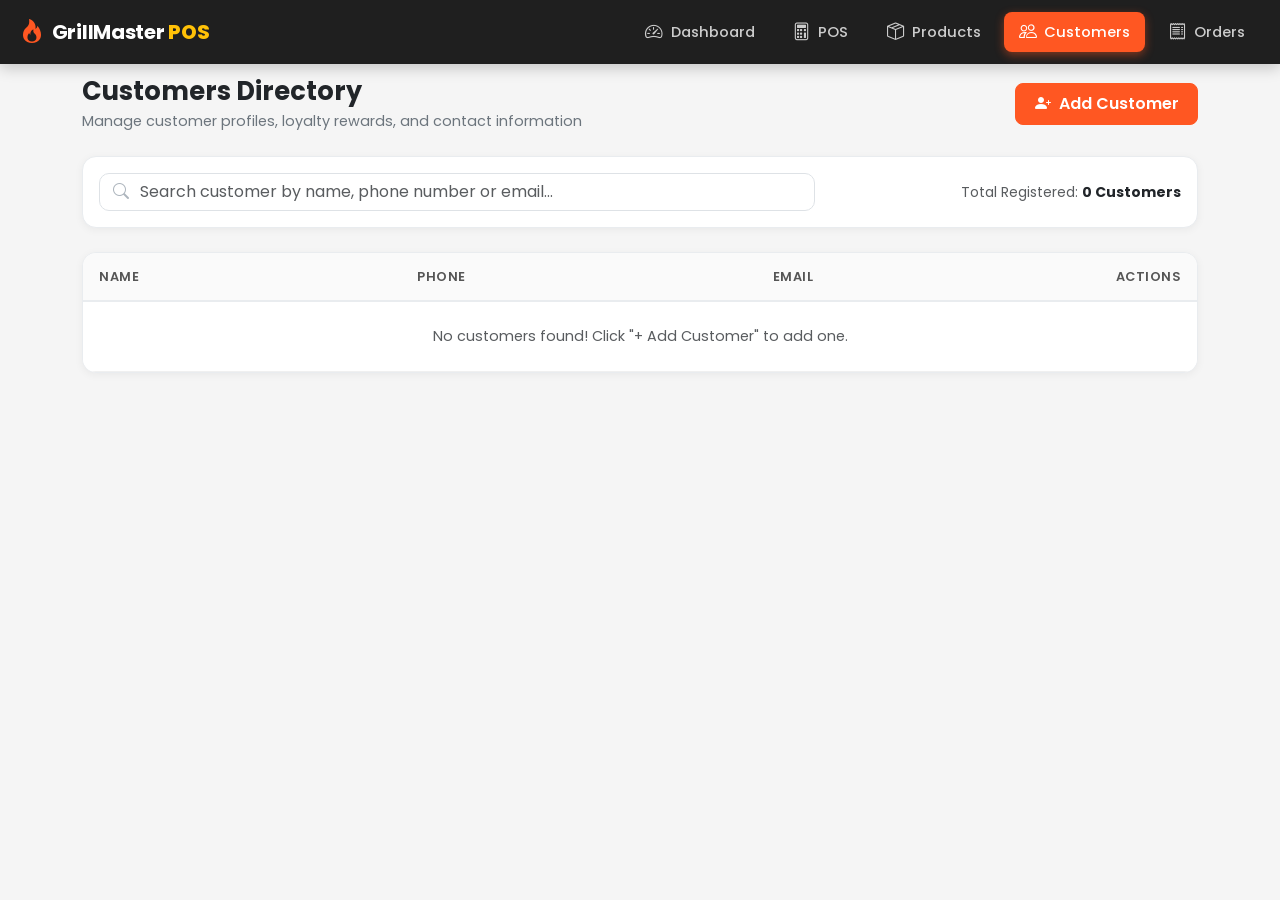
==== commit 06d89be6: "Implement customer management features including dynamic customer table, add/edit/delete functionali" ====
--- a/customers.html
+++ b/customers.html
@@ -21,9 +21,7 @@
 </head>
 <body>
 
-  <!-- =========================================================================
-       Single Responsive Navbar (Desktop: Fixed Top / Mobile: Fixed Bottom)
-       ========================================================================= -->
+  
   <nav class="custom-navbar">
     <div class="nav-container">
       <!-- Brand Logo (Hidden on mobile via CSS) -->
@@ -95,17 +93,17 @@
         <div class="col-12 col-md-8">
           <div class="search-input-group">
             <i class="bi bi-search"></i>
-            <input type="text" class="form-control" placeholder="Search customer by name, phone number or email..." aria-label="Search customers">
+            <input type="text" class="form-control" id="searchCustomerInput" onkeyup="searchCustomer()" placeholder="Search customer by name, phone number or email..." aria-label="Search customers">
           </div>
         </div>
 
         <div class="col-12 col-md-4 text-md-end">
-          <span class="text-muted small">Total Registered: <strong class="text-dark">248 Customers</strong></span>
-        </div>
-      </div>
-    </div>
-
-    <!-- Customers Table (5 dummy rows inside .table-responsive) -->
+          <span class="text-muted small">Total Registered: <strong class="text-dark" id="totalCustomerCount">0 Customers</strong></span>
+        </div>
+      </div>
+    </div>
+
+    <!-- Customers Table inside .table-responsive -->
     <section class="custom-card mb-4">
       <div class="table-responsive">
         <table class="table custom-table">
@@ -117,151 +115,8 @@
               <th class="text-end" style="width: 120px;">Actions</th>
             </tr>
           </thead>
-          <tbody>
-            <!-- Row 1 -->
-            <tr>
-              <td>
-                <div class="d-flex align-items-center gap-3">
-                  <span class="customer-avatar">AM</span>
-                  <div>
-                    <div class="fw-bold text-dark">Alex Morgan</div>
-                    <small class="text-muted">Member ID: #CUST-101 &bull; 18 Orders</small>
-                  </div>
-                </div>
-              </td>
-              <td>
-                <div class="text-dark"><i class="bi bi-telephone text-muted me-1"></i>(555) 234-5678</div>
-              </td>
-              <td>
-                <div class="text-dark"><i class="bi bi-envelope text-muted me-1"></i>alex.morgan@example.com</div>
-              </td>
-              <td class="text-end">
-                <div class="d-inline-flex gap-1">
-                  <button type="button" class="btn-action btn-action-edit" data-bs-toggle="modal" data-bs-target="#editCustomerModal" title="Edit Customer">
-                    <i class="bi bi-pencil-square"></i>
-                  </button>
-                  <button type="button" class="btn-action btn-action-delete" data-bs-toggle="modal" data-bs-target="#deleteCustomerModal" title="Delete Customer">
-                    <i class="bi bi-trash3"></i>
-                  </button>
-                </div>
-              </td>
-            </tr>
-
-            <!-- Row 2 -->
-            <tr>
-              <td>
-                <div class="d-flex align-items-center gap-3">
-                  <span class="customer-avatar" style="background: linear-gradient(135deg, #4caf50, #8bc34a);">SJ</span>
-                  <div>
-                    <div class="fw-bold text-dark">Sarah Jenkins</div>
-                    <small class="text-muted">Member ID: #CUST-102 &bull; 12 Orders</small>
-                  </div>
-                </div>
-              </td>
-              <td>
-                <div class="text-dark"><i class="bi bi-telephone text-muted me-1"></i>(555) 345-6789</div>
-              </td>
-              <td>
-                <div class="text-dark"><i class="bi bi-envelope text-muted me-1"></i>sarah.j@example.com</div>
-              </td>
-              <td class="text-end">
-                <div class="d-inline-flex gap-1">
-                  <button type="button" class="btn-action btn-action-edit" data-bs-toggle="modal" data-bs-target="#editCustomerModal" title="Edit Customer">
-                    <i class="bi bi-pencil-square"></i>
-                  </button>
-                  <button type="button" class="btn-action btn-action-delete" data-bs-toggle="modal" data-bs-target="#deleteCustomerModal" title="Delete Customer">
-                    <i class="bi bi-trash3"></i>
-                  </button>
-                </div>
-              </td>
-            </tr>
-
-            <!-- Row 3 -->
-            <tr>
-              <td>
-                <div class="d-flex align-items-center gap-3">
-                  <span class="customer-avatar" style="background: linear-gradient(135deg, #2196f3, #00bcd4);">DK</span>
-                  <div>
-                    <div class="fw-bold text-dark">David Kim</div>
-                    <small class="text-muted">Member ID: #CUST-103 &bull; 24 Orders</small>
-                  </div>
-                </div>
-              </td>
-              <td>
-                <div class="text-dark"><i class="bi bi-telephone text-muted me-1"></i>(555) 456-7890</div>
-              </td>
-              <td>
-                <div class="text-dark"><i class="bi bi-envelope text-muted me-1"></i>david.kim@example.com</div>
-              </td>
-              <td class="text-end">
-                <div class="d-inline-flex gap-1">
-                  <button type="button" class="btn-action btn-action-edit" data-bs-toggle="modal" data-bs-target="#editCustomerModal" title="Edit Customer">
-                    <i class="bi bi-pencil-square"></i>
-                  </button>
-                  <button type="button" class="btn-action btn-action-delete" data-bs-toggle="modal" data-bs-target="#deleteCustomerModal" title="Delete Customer">
-                    <i class="bi bi-trash3"></i>
-                  </button>
-                </div>
-              </td>
-            </tr>
-
-            <!-- Row 4 -->
-            <tr>
-              <td>
-                <div class="d-flex align-items-center gap-3">
-                  <span class="customer-avatar" style="background: linear-gradient(135deg, #9c27b0, #e91e63);">JT</span>
-                  <div>
-                    <div class="fw-bold text-dark">Jessica Taylor</div>
-                    <small class="text-muted">Member ID: #CUST-104 &bull; 9 Orders</small>
-                  </div>
-                </div>
-              </td>
-              <td>
-                <div class="text-dark"><i class="bi bi-telephone text-muted me-1"></i>(555) 567-8901</div>
-              </td>
-              <td>
-                <div class="text-dark"><i class="bi bi-envelope text-muted me-1"></i>jessica.t@example.com</div>
-              </td>
-              <td class="text-end">
-                <div class="d-inline-flex gap-1">
-                  <button type="button" class="btn-action btn-action-edit" data-bs-toggle="modal" data-bs-target="#editCustomerModal" title="Edit Customer">
-                    <i class="bi bi-pencil-square"></i>
-                  </button>
-                  <button type="button" class="btn-action btn-action-delete" data-bs-toggle="modal" data-bs-target="#deleteCustomerModal" title="Delete Customer">
-                    <i class="bi bi-trash3"></i>
-                  </button>
-                </div>
-              </td>
-            </tr>
-
-            <!-- Row 5 -->
-            <tr>
-              <td>
-                <div class="d-flex align-items-center gap-3">
-                  <span class="customer-avatar" style="background: linear-gradient(135deg, #ff9800, #f44336);">MB</span>
-                  <div>
-                    <div class="fw-bold text-dark">Michael Brown</div>
-                    <small class="text-muted">Member ID: #CUST-105 &bull; 15 Orders</small>
-                  </div>
-                </div>
-              </td>
-              <td>
-                <div class="text-dark"><i class="bi bi-telephone text-muted me-1"></i>(555) 678-9012</div>
-              </td>
-              <td>
-                <div class="text-dark"><i class="bi bi-envelope text-muted me-1"></i>michael.b@example.com</div>
-              </td>
-              <td class="text-end">
-                <div class="d-inline-flex gap-1">
-                  <button type="button" class="btn-action btn-action-edit" data-bs-toggle="modal" data-bs-target="#editCustomerModal" title="Edit Customer">
-                    <i class="bi bi-pencil-square"></i>
-                  </button>
-                  <button type="button" class="btn-action btn-action-delete" data-bs-toggle="modal" data-bs-target="#deleteCustomerModal" title="Delete Customer">
-                    <i class="bi bi-trash3"></i>
-                  </button>
-                </div>
-              </td>
-            </tr>
+          <tbody id="customerTableBody">
+            <!-- Dynamic Customer Rows loaded via JavaScript -->
           </tbody>
         </table>
       </div>
@@ -286,25 +141,25 @@
             <!-- Customer Name -->
             <div class="mb-3">
               <label class="form-label fw-semibold small">Customer Full Name</label>
-              <input type="text" class="form-control" placeholder="e.g. Emily Watson" required>
+              <input type="text" class="form-control" placeholder="e.g. john" id="cus_name" required>
             </div>
 
             <!-- Customer Phone -->
             <div class="mb-3">
               <label class="form-label fw-semibold small">Phone Number</label>
-              <input type="tel" class="form-control" placeholder="(555) 000-0000" required>
+              <input type="tel" class="form-control" placeholder="(+94) 000 000 000" id="cus_phone" required>
             </div>
 
             <!-- Customer Email -->
             <div class="mb-3">
               <label class="form-label fw-semibold small">Email Address</label>
-              <input type="email" class="form-control" placeholder="emily.watson@example.com" required>
+              <input type="email" class="form-control" placeholder="emily.watson@example.com" id="cus_email" required>
             </div>
           </form>
         </div>
         <div class="modal-footer">
           <button type="button" class="btn btn-secondary" data-bs-dismiss="modal">Cancel</button>
-          <button type="button" class="btn btn-primary-custom" data-bs-dismiss="modal">Save Customer</button>
+          <button type="button" class="btn btn-primary-custom" onclick="handlerSaveCus();">Save Customer</button>
         </div>
       </div>
     </div>
@@ -323,26 +178,32 @@
           <button type="button" class="btn-close" data-bs-dismiss="modal" aria-label="Close"></button>
         </div>
         <div class="modal-body">
-          <form>
+          <form id="editCustomerForm">
+            <!-- Customer ID (Readonly) -->
+            <div class="mb-3">
+              <label class="form-label fw-semibold small">Customer ID</label>
+              <input type="text" class="form-control bg-light fw-bold text-secondary" id="edit_cus_id" readonly>
+            </div>
+
             <div class="mb-3">
               <label class="form-label fw-semibold small">Customer Full Name</label>
-              <input type="text" class="form-control" value="Alex Morgan">
+              <input type="text" class="form-control" id="edit_cus_name" required>
             </div>
 
             <div class="mb-3">
               <label class="form-label fw-semibold small">Phone Number</label>
-              <input type="tel" class="form-control" value="(555) 234-5678">
+              <input type="tel" class="form-control" id="edit_cus_phone" required>
             </div>
 
             <div class="mb-3">
               <label class="form-label fw-semibold small">Email Address</label>
-              <input type="email" class="form-control" value="alex.morgan@example.com">
+              <input type="email" class="form-control" id="edit_cus_email" required>
             </div>
           </form>
         </div>
         <div class="modal-footer">
           <button type="button" class="btn btn-secondary" data-bs-dismiss="modal">Cancel</button>
-          <button type="button" class="btn btn-primary-custom" data-bs-dismiss="modal">Update Customer</button>
+          <button type="button" class="btn btn-primary-custom" onclick="updateCustomerBtn();">Update Customer</button>
         </div>
       </div>
     </div>
@@ -355,21 +216,30 @@
     <div class="modal-dialog modal-dialog-centered modal-sm">
       <div class="modal-content text-center p-2">
         <div class="modal-body">
+          <!-- Hidden ID field -->
+          <input type="hidden" id="delete_cus_id">
+
           <div class="text-danger mb-2">
             <i class="bi bi-person-x-fill fs-1"></i>
           </div>
           <h5 class="fw-bold mb-1">Delete Customer?</h5>
-          <p class="text-muted small mb-3">Are you sure you want to remove this customer record? This cannot be undone.</p>
+          <p class="text-muted small mb-3">Are you sure you want to remove <strong id="delete_cus_name">this customer</strong>? This cannot be undone.</p>
           <div class="d-flex justify-content-center gap-2">
             <button type="button" class="btn btn-secondary btn-sm" data-bs-dismiss="modal">Cancel</button>
-            <button type="button" class="btn btn-danger btn-sm" data-bs-dismiss="modal">Yes, Delete</button>
+            <button type="button" class="btn btn-danger btn-sm" onclick="confirmDeleteCus();">Yes, Delete</button>
           </div>
         </div>
       </div>
     </div>
   </div>
 
-  <!-- Bootstrap 5 Bundle JS CDN (Only script allowed for Bootstrap modals) -->
+  <!-- Bootstrap 5 Bundle JS CDN -->
   <script src="https://cdn.jsdelivr.net/npm/bootstrap@5.3.3/dist/js/bootstrap.bundle.min.js"></script>
+
+  <!-- Storage Helper -->
+  <script src="js/storage.js"></script>
+
+  <!-- Script File -->
+  <script src="js/script.js"></script>
 </body>
 </html>
